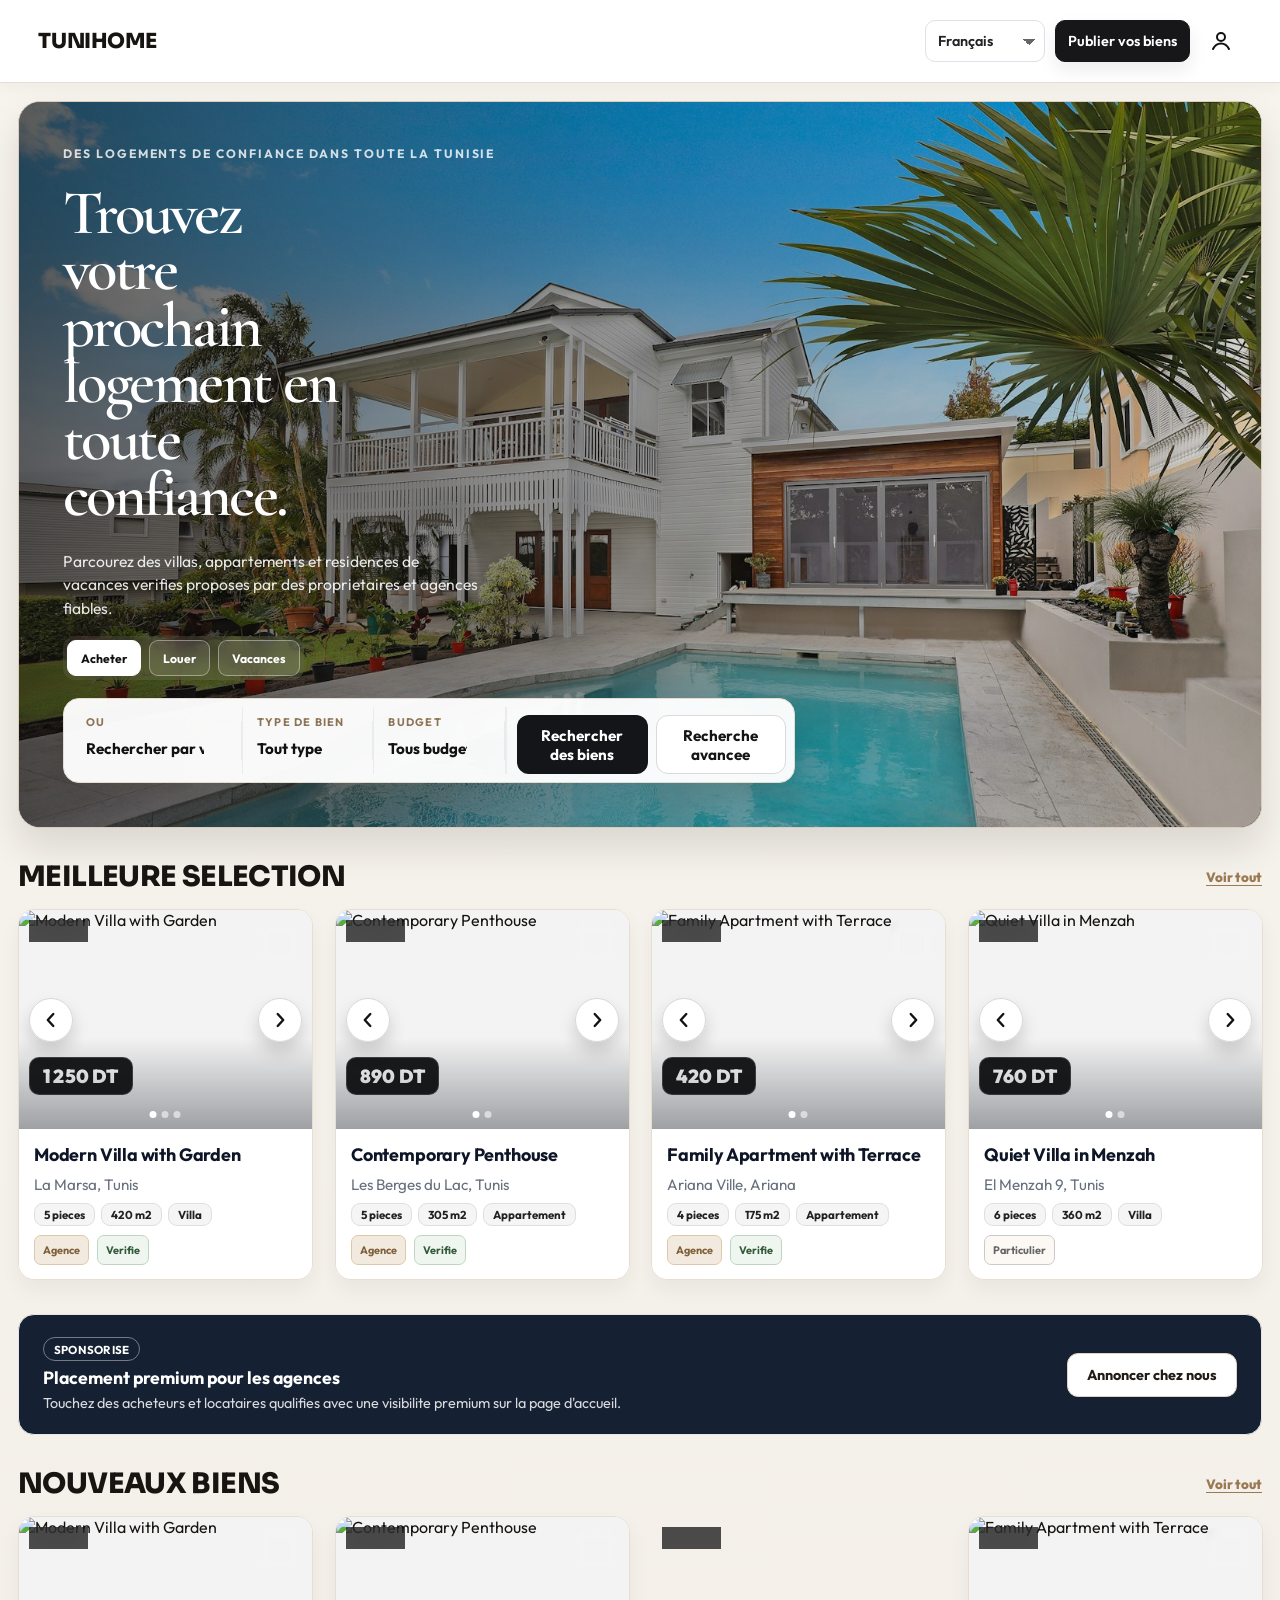
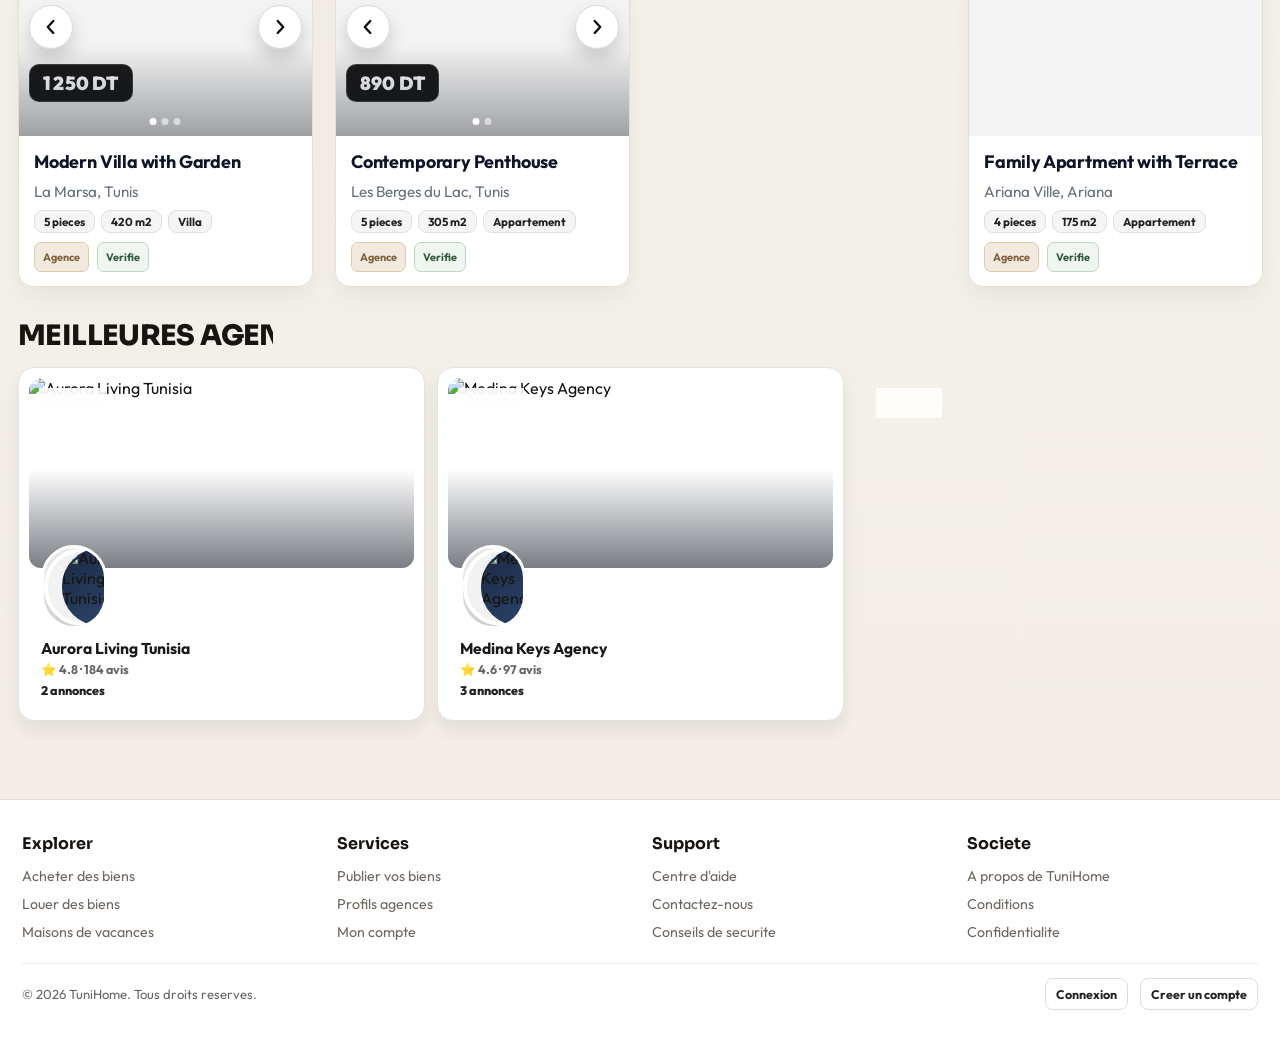
==== index.html @ df7cfa66 "Initial site import" ====
<!doctype html>
<html lang="fr">
  <head>
    <meta charset="UTF-8" />
    <meta name="viewport" content="width=device-width, initial-scale=1.0" />
    <meta name="description" content="Find verified homes, apartments, villas, and vacation rentals across Tunisia with TuniHome." />
    <meta name="robots" content="index,follow" />
    <link rel="canonical" href="https://tunihome.tn/index.html" />
    <meta property="og:site_name" content="TuniHome" />
    <meta property="og:type" content="website" />
    <meta property="og:title" content="TuniHome | Home" />
    <meta property="og:description" content="Find verified homes, apartments, villas, and vacation rentals across Tunisia with TuniHome." />
    <meta property="og:image" content="https://tunihome.tn/assets/hero-home.jpg" />
    <meta property="og:url" content="https://tunihome.tn/index.html" />
    <meta name="twitter:card" content="summary_large_image" />
    <meta name="twitter:title" content="TuniHome | Home" />
    <meta name="twitter:description" content="Find verified homes, apartments, villas, and vacation rentals across Tunisia with TuniHome." />
    <meta name="twitter:image" content="https://tunihome.tn/assets/hero-home.jpg" />
    <meta name="theme-color" content="#f4f6fa" />
    <title>TuniHome | Home</title>
    <link rel="stylesheet" href="styles.css" />
    <link rel="stylesheet" href="animations.css" />
    <link rel="manifest" href="site.webmanifest" />
  </head>
  <body class="page" data-page="home">
    <div class="mobile-shell page-home">
      <header class="topbar home-header">
        <div class="home-nav-shell">
          <a class="brand home-brand" href="index.html" aria-label="Go to home">
            <h1>TUNIHOME</h1>
          </a>

          <div class="nav-actions home-nav-actions">
            <select class="lang-select" data-language-select aria-label="Language">
              <option value="en">English</option>
              <option value="fr">Français</option>
              <option value="ar">العربية</option>
            </select>
            <a class="btn mini" href="list-property.html">List your properties</a>
            <a class="icon-btn nav-account" href="login.html" aria-label="My account">
              <svg class="icon-user-svg" viewBox="0 0 24 24" aria-hidden="true"><circle cx="12" cy="8" r="4"></circle><path d="M4 20c1.8-3.8 5.1-5.6 8-5.6s6.2 1.8 8 5.6"></path></svg>
            </a>
          </div>
        </div>
      </header>

      <main class="home-main landing-main">
        <section class="landing-hero hero-banner reveal" data-delay="1">
          <img
            class="landing-hero-media"
            src="assets/hero-home.jpg"
            alt="Luxury modern villa"
            loading="eager"
          />
          <div class="landing-hero-overlay"></div>

          <div class="landing-hero-content">
            <p class="landing-kicker">Trusted homes across Tunisia</p>
            <h2>Find your next place with confidence.</h2>
            <p class="landing-subtitle">
              Browse verified villas, apartments, and vacation homes from trusted owners and agencies.
            </p>

            <div class="landing-category-pills" role="tablist" aria-label="Listing mode">
              <button class="landing-pill active" data-home-tab="sale" role="tab" aria-selected="true">Buy</button>
              <button class="landing-pill" data-home-tab="long" role="tab" aria-selected="false">Rent</button>
              <button class="landing-pill" data-home-tab="short" role="tab" aria-selected="false">Vacation</button>
            </div>

	            <div class="landing-search-bar" role="search" aria-label="Quick property search">
              <div class="landing-search-field">
                <label for="quick-location">Where</label>
                <select id="quick-location" class="select landing-city-select">
                  <option value="" selected>Search by city</option>
                  <option value="Tunis">Tunis</option>
                  <option value="La Marsa">La Marsa</option>
                  <option value="Ariana">Ariana</option>
                  <option value="Sousse">Sousse</option>
                  <option value="Hammamet">Hammamet</option>
                  <option value="Nabeul">Nabeul</option>
                  <option value="Djerba">Djerba</option>
                  <option value="Sfax">Sfax</option>
                </select>
              </div>

              <div class="landing-search-field">
                <label for="landing-type">Property type</label>
                <select id="landing-type" class="select">
                  <option value="all" selected>Any type</option>
                  <option value="apartment">Apartment</option>
                  <option value="villa">Villa</option>
                  <option value="house">House</option>
                  <option value="room">Room</option>
                  <option value="studio">Studio</option>
                  <option value="condo">Condo</option>
                </select>
              </div>

              <div class="landing-search-field">
                <label for="landing-budget">Budget</label>
                <select id="landing-budget" class="select">
                  <option value="" selected>Any budget</option>
                  <option value="1200">Up to 1,200 TND</option>
                  <option value="2500">Up to 2,500 TND</option>
                  <option value="5000">Up to 5,000 TND</option>
                  <option value="10000">Up to 10,000 TND</option>
                  <option value="20000">Up to 20,000 TND</option>
                </select>
              </div>

	              <div class="landing-search-actions">
	                <button id="hero-search-submit" class="landing-search-btn" type="button">Search homes</button>
	                <button id="hero-advanced-search" class="landing-search-btn light" type="button">Advanced Search</button>
	              </div>
	            </div>

            <div id="home-rent-tags-wrap" class="landing-rent-tags hidden">
              <span id="home-rent-tags-label" class="subtle">Rent tags</span>
              <div class="landing-rent-tag-row">
                <button class="chip" type="button" data-home-rent-tag="group">Group rent</button>
                <button class="chip" type="button" data-home-rent-tag="couple">Couple rent</button>
                <button class="chip" type="button" data-home-rent-tag="family">Family rent</button>
                <button class="chip" type="button" data-home-rent-tag="students">Students rent</button>
              </div>
            </div>
	          </div>
	        </section>

	        <section class="section landing-section reveal" data-delay="2">
	          <div class="section-head">
	            <h3 class="section-title">TOP PICK</h3>
	            <a class="landing-link" href="search.html?category=sale">View all</a>
	          </div>
	          <div id="home-feed" class="listings listing-grid-home" aria-live="polite"></div>
	        </section>

	        <section class="section landing-section reveal" data-delay="2">
	          <article class="ad-banner home-ad-banner">
	            <div class="ad-copy">
	              <span class="ad-chip">Sponsored</span>
	              <h4>Premium placement for agencies</h4>
	              <p>Reach serious buyers and renters with high-visibility homepage placement.</p>
	            </div>
	            <a class="btn light home-ad-cta" href="list-property.html">Advertise with us</a>
	          </article>
	        </section>

        <section class="section landing-section reveal" data-delay="2">
          <div class="section-head">
            <h3 class="section-title">NEW PROPERTIES</h3>
            <a class="landing-link" href="search.html">Explore more</a>
          </div>
          <div id="for-you-feed" class="listings listing-grid-home" aria-live="polite"></div>
        </section>

        <section id="top-agencies" class="section landing-section reveal" data-delay="3">
          <div class="section-head">
            <h3 class="section-title">TOP AGENCIES</h3>
          </div>
          <div id="sponsored-row" class="agency-row" aria-live="polite"></div>
        </section>
      </main>

      <nav class="footer-nav" aria-label="Primary navigation">
        <a class="nav-item active" href="index.html">⌂<span>Home</span></a>
        <a class="nav-item" href="search.html">⌕<span>Search</span></a>
        <a class="nav-item" href="list-property.html">＋<span>List</span></a>
        <a class="nav-item" href="dashboard.html">▦<span>My Listings</span></a>
      </nav>

      <footer class="site-footer"></footer>
    </div>

    <script src="data.js"></script>
    <script src="app.js" defer></script>
  </body>
</html>
---- styles.css ----
@import url('https://fonts.googleapis.com/css2?family=Cormorant+Garamond:wght@500;600;700&family=Outfit:wght@400;500;600;700;800;900&family=Sora:wght@600;700;800&family=Tajawal:wght@400;500;700;800&display=swap');

:root {
  --bg: #ececec;
  --surface: #ffffff;
  --text: #111111;
  --muted: #6f6f6f;
  --line: #d9d9d9;
  --dark: #111216;
  --radius-lg: 14px;
  --radius-md: 10px;
  --radius-sm: 7px;
  --shadow-soft: 0 8px 20px rgba(17, 17, 17, 0.08);
}

* {
  box-sizing: border-box;
}

html,
body {
  margin: 0;
  padding: 0;
}

body {
  font-family: 'Outfit', sans-serif;
  background: var(--bg);
  color: var(--text);
  -webkit-font-smoothing: antialiased;
  text-rendering: optimizeLegibility;
}

.page {
  min-height: 100vh;
}

.mobile-shell {
  min-height: 100vh;
}

a {
  color: inherit;
  text-decoration: none;
}

img {
  display: block;
  max-width: 100%;
}

button,
input,
select,
textarea {
  font: inherit;
}

main {
  width: min(1760px, calc(100% - 30px));
  margin: 0 auto;
  padding: 16px 0 90px;
}

.home-main,
.search-main {
  padding-top: 18px;
}

.section {
  margin-top: 26px;
}

.section-head {
  display: flex;
  align-items: center;
  justify-content: space-between;
  gap: 12px;
  margin-bottom: 12px;
}

.section-title {
  margin: 0;
  font-size: 1.6rem;
  font-weight: 800;
  letter-spacing: -0.015em;
  line-height: 1;
}

.page-home .section-title,
.page-search .section-title {
  font-size: clamp(1.55rem, 3.2vw, 2.1rem);
  font-weight: 800;
  text-transform: uppercase;
}

.subtle {
  margin: 0;
  color: var(--muted);
  font-size: 0.84rem;
  line-height: 1.4;
}

.hidden {
  display: none !important;
}

.visually-hidden {
  position: absolute;
  width: 1px;
  height: 1px;
  margin: -1px;
  padding: 0;
  border: 0;
  white-space: nowrap;
  clip: rect(0 0 0 0);
  overflow: hidden;
}

.topbar {
  position: sticky;
  top: 0;
  z-index: 80;
  width: min(1760px, calc(100% - 30px));
  margin: 10px auto 0;
  min-height: 68px;
  background: transparent;
  border: 0;
  border-bottom: 1px solid #dadada;
  border-radius: 0;
  padding: 16px 6px 14px;
  display: flex;
  align-items: center;
  justify-content: space-between;
  gap: 10px;
  transition: box-shadow 180ms ease, backdrop-filter 180ms ease, background 180ms ease;
}

.topbar.scrolled {
  background: rgba(236, 236, 236, 0.95);
  box-shadow: 0 8px 14px rgba(20, 20, 20, 0.05);
  backdrop-filter: blur(8px);
}

.brand {
  display: inline-flex;
  align-items: center;
  min-width: 0;
}

.brand h1 {
  margin: 0;
  font-size: clamp(0.92rem, 2vw, 1.08rem);
  font-weight: 800;
  letter-spacing: 0.015em;
  white-space: nowrap;
}

.brand-mark,
.brand span,
.top-links,
.nav-search {
  display: none !important;
}

.nav-actions {
  display: inline-flex;
  align-items: center;
  justify-content: flex-end;
  gap: 10px;
}

.icon-btn {
  width: 40px;
  height: 40px;
  border: 1px solid var(--line);
  border-radius: var(--radius-sm);
  background: #fff;
  color: #222;
  display: inline-grid;
  place-items: center;
  cursor: pointer;
  transition: background 160ms ease;
}

.icon-btn:hover {
  background: #f6f6f6;
}

.icon-user {
  font-size: 0.95rem;
  line-height: 1;
}

.icon-user-svg {
  width: 17px;
  height: 17px;
  stroke: #111;
  fill: none;
  stroke-width: 1.8;
  stroke-linecap: round;
  stroke-linejoin: round;
}

.mobile-only {
  display: inline-grid;
}

.lang-select {
  display: none;
  min-height: 42px;
  border: 1px solid var(--line);
  border-radius: var(--radius-sm);
  background: #fff;
  color: #222;
  font-size: 0.85rem;
  font-weight: 500;
  padding: 0 34px 0 12px;
  appearance: none;
  background-image:
    linear-gradient(45deg, transparent 50%, #666 50%),
    linear-gradient(135deg, #666 50%, transparent 50%);
  background-position: calc(100% - 15px) 54%, calc(100% - 9px) 54%;
  background-size: 6px 6px;
  background-repeat: no-repeat;
}

.btn {
  min-height: 42px;
  border-radius: var(--radius-sm);
  border: 1px solid var(--dark);
  background: var(--dark);
  color: #fff;
  font-size: 0.86rem;
  font-weight: 700;
  padding: 0 16px;
  display: inline-flex;
  align-items: center;
  justify-content: center;
  cursor: pointer;
  transition: transform 140ms ease, box-shadow 140ms ease;
}

.btn:hover {
  transform: translateY(-1px);
  box-shadow: 0 8px 18px rgba(15, 15, 15, 0.12);
}

.btn.light {
  background: #fff;
  color: #222;
  border-color: var(--line);
}

.btn.ghost {
  background: #fff;
  color: #222;
  border-style: dashed;
  border-color: #cfcfcf;
}

.btn.mini {
  min-height: 42px;
  font-size: 0.82rem;
  padding: 0 14px;
}

.text-btn {
  border: 0;
  background: transparent;
  color: #222;
  font-size: 0.8rem;
  font-weight: 600;
  padding: 0;
  cursor: pointer;
}

.input,
.select,
.textarea {
  width: 100%;
  min-height: 40px;
  border: 1px solid var(--line);
  border-radius: var(--radius-sm);
  background: #fff;
  color: #111;
  padding: 0 11px;
}

.select {
  appearance: none;
  background-image:
    linear-gradient(45deg, transparent 50%, #666 50%),
    linear-gradient(135deg, #666 50%, transparent 50%);
  background-position: calc(100% - 14px) 54%, calc(100% - 8px) 54%;
  background-size: 6px 6px;
  background-repeat: no-repeat;
}

.textarea {
  min-height: 120px;
  padding: 10px 11px;
  resize: vertical;
}

.field {
  display: grid;
  gap: 6px;
}

.field label {
  color: #5f5f5f;
  font-size: 0.76rem;
  font-weight: 600;
}

.field-row {
  display: grid;
  gap: 8px;
}

.field-row.compact-grid {
  grid-template-columns: 1fr 1fr;
}

.toggle-row {
  display: flex;
  flex-wrap: wrap;
  gap: 8px;
}

.toggle-row.compact {
  gap: 6px;
}

.tabs {
  display: grid;
  grid-template-columns: repeat(3, minmax(0, 1fr));
  gap: 6px;
  border-radius: 999px;
  background: #15161b;
  padding: 4px;
}

.tab {
  min-height: 35px;
  border: 0;
  border-radius: 999px;
  background: transparent;
  color: #d8d8dc;
  font-size: 0.8rem;
  font-weight: 600;
  cursor: pointer;
}

.tab.active {
  background: #fff;
  color: #111;
}

.tab.disabled {
  color: #8f9098;
  background: rgba(255, 255, 255, 0.06);
}

.chip,
.filter-tag {
  min-height: 30px;
  border: 1px solid #d6d6d6;
  border-radius: 999px;
  background: #fff;
  color: #222;
  padding: 0 10px;
  font-size: 0.74rem;
  font-weight: 600;
  cursor: pointer;
}

.chip.active,
.filter-tag.active {
  background: #111;
  border-color: #111;
  color: #fff;
}

.range-input {
  width: 100%;
  accent-color: #111;
}

.hero-banner {
  position: relative;
  border-radius: var(--radius-lg);
  overflow: hidden;
  min-height: 340px;
  background: #111;
}

.hero-banner-media {
  position: absolute;
  inset: 0;
  width: 100%;
  height: 100%;
  object-fit: cover;
}

.hero-banner-overlay {
  position: absolute;
  inset: 0;
  background: linear-gradient(95deg, rgba(0, 0, 0, 0.58) 0%, rgba(0, 0, 0, 0.22) 62%, rgba(0, 0, 0, 0.2) 100%);
}

.hero-banner-copy {
  position: relative;
  z-index: 2;
  max-width: 660px;
  padding: 24px 18px 120px;
  color: #fff;
}

.hero-banner-copy h2 {
  margin: 0;
  font-size: clamp(2rem, 6vw, 4.6rem);
  font-weight: 800;
  line-height: 0.93;
  letter-spacing: -0.03em;
}

.hero-banner-copy p {
  margin: 12px 0 0;
  max-width: 42ch;
  font-size: 0.9rem;
  color: rgba(255, 255, 255, 0.9);
}

.hero-search-card {
  position: absolute;
  z-index: 3;
  left: 14px;
  right: 14px;
  bottom: 14px;
  border-radius: var(--radius-md);
  background: transparent;
  border: 0;
  padding: 0;
}

.hero-search-grid {
  display: grid;
  grid-template-columns: 1fr;
  gap: 8px;
  align-items: end;
}

.hero-main-field {
  background: #fff;
  max-width: 460px;
}

.hero-field {
  border: 1px solid #d9d9d9;
  border-radius: var(--radius-sm);
  padding: 6px 9px;
  background: #fff;
}

.hero-field .select,
.hero-field .input {
  min-height: 32px;
  border: 0;
  padding: 0;
  font-weight: 600;
  background: transparent;
}

.hero-field label {
  display: none;
}

.hero-submit {
  width: 100%;
}

.home-advanced-panel {
  margin-top: 8px;
  padding-top: 8px;
  border-top: 1px solid #dfdfdf;
  display: grid;
  gap: 8px;
}

.home-advanced-grid {
  grid-template-columns: 1fr;
}

.page-home .hero-submit,
.page-home #toggle-home-advanced,
.page-home #home-advanced-panel {
  display: none;
}

.page-home .hero-search-grid {
  grid-template-columns: minmax(220px, 460px);
}

.section-foot {
  margin-top: 10px;
}

.page-home .section-foot {
  display: none;
}

.page-search #search-load-more {
  display: none;
}

.listings {
  display: grid;
  gap: 18px;
}

.listing-grid-home,
.listing-grid-search,
.listings.grid-wide {
  grid-template-columns: 1fr;
}

.card {
  position: relative;
  border-radius: 10px;
  overflow: hidden;
  background: #fff;
  border: 1px solid #e0e0e0;
  transition: transform 160ms ease, box-shadow 160ms ease;
}

.card:hover {
  transform: translateY(-2px);
  box-shadow: var(--shadow-soft);
}

.listing-media-link {
  display: block;
  position: relative;
}

.listing-media-wrap {
  position: relative;
}

.card-media {
  width: 100%;
  aspect-ratio: 4 / 3;
  object-fit: cover;
  background: #f2f2f2;
  display: none;
}

.card-media.active {
  display: block;
}

.card-media-nav,
.card-dot {
  display: none;
}

.price-pill {
  position: absolute;
  left: 10px;
  bottom: 10px;
  background: #111;
  color: #fff;
  border-radius: 5px;
  padding: 6px 12px 5px;
  font-size: 0.96rem;
  font-weight: 800;
  letter-spacing: 0.01em;
}

.image-count {
  position: absolute;
  top: 10px;
  left: 10px;
  background: rgba(255, 255, 255, 0.96);
  border: 1px solid #d5d5d5;
  border-radius: 999px;
  color: #222;
  padding: 4px 8px;
  font-size: 0.72rem;
  font-weight: 600;
}

.save-btn {
  position: absolute;
  top: 10px;
  right: 10px;
  z-index: 4;
  width: 42px;
  height: 42px;
  border-radius: 999px;
  border: 1px solid rgba(255, 255, 255, 0.66);
  background: rgba(255, 255, 255, 0.3);
  color: #111;
  display: inline-grid;
  place-items: center;
  font-size: 1.88rem;
  line-height: 1;
  font-weight: 700;
  padding: 0;
  backdrop-filter: blur(6px);
  box-shadow: 0 8px 15px rgba(0, 0, 0, 0.15);
  transition: transform 0.2s ease, color 0.2s ease, background 0.2s ease, border-color 0.2s ease;
  cursor: pointer;
}

.save-btn.saved {
  color: #e32657;
  background: rgba(255, 255, 255, 0.42);
  border-color: rgba(255, 255, 255, 0.84);
}

.save-btn:hover {
  transform: scale(1.06);
}

.icon-heart-svg {
  width: 1em;
  height: 1em;
  display: block;
}

.icon-heart-svg path {
  fill: transparent;
  stroke: currentColor;
  stroke-width: 2.1;
  stroke-linecap: round;
  stroke-linejoin: round;
}

.save-btn.saved .icon-heart-svg path {
  fill: currentColor;
}

.card-body {
  padding: 9px 10px 10px;
  display: grid;
  gap: 4px;
}

.meta-row {
  display: flex;
  align-items: center;
  justify-content: space-between;
  gap: 8px;
}

.price {
  font-size: 1.2rem;
  font-weight: 800;
}

.title {
  margin: 0;
  font-size: 0.98rem;
  line-height: 1.16;
  letter-spacing: -0.015em;
}

.loc {
  margin: 0;
  color: var(--muted);
  font-size: 0.82rem;
}

.specs {
  display: flex;
  flex-wrap: wrap;
  gap: 5px;
}

.spec {
  border-radius: 4px;
  background: #111;
  color: #fff;
  font-size: 0.62rem;
  font-weight: 600;
  padding: 3px 6px;
}

.listing-badges {
  display: none;
}

.listing-chip {
  border: 1px solid #cdcdcd;
  border-radius: 999px;
  padding: 3px 8px;
  font-size: 0.67rem;
  font-weight: 600;
  color: #333;
  background: #fff;
}

.listing-chip.pro {
  border-color: #111;
  color: #111;
}

.listing-chip.agency {
  border-color: #1a4f9e;
  color: #1a4f9e;
  background: #edf4ff;
}

.listing-chip.promoter {
  border-color: #7a4d00;
  color: #7a4d00;
  background: #fff4e0;
}

.listing-chip.individual {
  border-color: #cacaca;
  color: #666;
}

.listing-chip.verified {
  border-color: #9dcf86;
  color: #2f6b1b;
  background: #f2faee;
}

.empty {
  border: 1px dashed #cfcfcf;
  border-radius: 10px;
  padding: 16px;
  color: #555;
  text-align: center;
  background: #fff;
}

.agency-row {
  display: grid;
  grid-template-columns: repeat(2, minmax(0, 1fr));
  gap: 12px;
}

.agency-card {
  position: relative;
  border-radius: 9px;
  overflow: hidden;
  min-height: 168px;
  border: 1px solid #d9d9d9;
  background: #fff;
}

.agency-card img {
  width: 100%;
  height: 100%;
  object-fit: cover;
}

.agency-name-pill {
  position: absolute;
  left: 10px;
  right: 10px;
  bottom: 10px;
  border-radius: 5px;
  background: #fff;
  color: #202020;
  text-align: center;
  font-size: 0.83rem;
  font-weight: 700;
  padding: 8px 6px;
  line-height: 1.08;
  text-transform: uppercase;
}

.tip-grid,
.horizontal-scroll,
.pro-card,
.pro-head {
  display: none;
}

.site-footer {
  width: 100%;
  margin: 42px 0 0;
  height: auto;
  border-radius: 0;
  border-top: 1px solid #e6e6e6;
  background: #fff;
}

[data-page='home'] {
  background:
    radial-gradient(circle at 10% -8%, rgba(255, 255, 255, 0.94) 0%, rgba(255, 255, 255, 0) 43%),
    radial-gradient(circle at 93% 4%, rgba(255, 255, 255, 0.78) 0%, rgba(255, 255, 255, 0) 36%),
    linear-gradient(180deg, #f7f7f7 0%, #efefef 100%);
}

[data-page='home'] .topbar {
  width: 100%;
  max-width: none;
  margin: 0;
  display: block;
  padding: 16px 0;
  border: 0;
  border-bottom: 1px solid #e6e6e6;
  border-radius: 0;
  background: #fff;
  box-shadow: none;
  overflow: visible;
  transition: padding 180ms ease, border-color 180ms ease, box-shadow 180ms ease;
}

[data-page='home'] .topbar.scrolled {
  padding: 10px 0;
  border-bottom-color: #ececec;
  background: #fff;
  box-shadow: 0 4px 14px rgba(12, 12, 12, 0.06);
}

[data-page='home'] .topbar.scrolled .home-nav-actions .lang-select,
[data-page='home'] .topbar.scrolled .home-nav-actions .btn.mini,
[data-page='home'] .topbar.scrolled .nav-account {
  min-height: 48px;
  height: 48px;
}

[data-page='home'] .topbar.scrolled .nav-account {
  width: 40px;
}

[data-page='home'] .home-nav-shell {
  width: min(1760px, calc(100% - 96px));
  margin: 0 auto;
  display: flex;
  align-items: center;
  gap: 14px;
  min-height: 56px;
}

[data-page='home'] .home-brand {
  min-width: 0;
}

[data-page='home'] .home-brand::before {
  display: none;
}

[data-page='home'] .home-brand h1 {
  font-family: 'Outfit', sans-serif;
  font-size: 1.34rem;
  font-weight: 800;
  letter-spacing: 0;
}

[data-page='home'] .topbar.scrolled .home-brand h1 {
  font-size: 1.24rem;
}

[data-page='home'] .home-nav-actions {
  margin-left: auto;
  gap: 12px;
}

[data-page='home'] .home-nav-actions .lang-select,
[data-page='home'] .home-nav-actions .btn.mini {
  min-height: 56px;
  border-radius: 10px;
  font-size: 1rem;
  font-weight: 600;
}

[data-page='home'] .home-nav-actions .lang-select {
  min-width: 156px;
}

[data-page='home'] .home-nav-actions .btn.mini {
  padding: 0 28px;
}

[data-page='home'] .nav-account {
  display: inline-grid;
  place-items: center;
  width: 40px;
  height: 56px;
  border: 0;
  border-radius: 0;
  background: transparent;
  box-shadow: none;
  padding: 0;
}

[data-page='home'] .nav-account:hover {
  background: transparent;
  box-shadow: none;
  transform: none;
}

[data-page='home'] .nav-account .icon-user-svg {
  width: 24px;
  height: 24px;
  display: block;
  stroke-width: 2;
}

[data-page='home'] .section-title,
[data-page='home'] .landing-hero h2 {
  font-family: 'Sora', 'Outfit', sans-serif;
}

[data-page='home'] .lang-select,
[data-page='home'] .btn.mini {
  min-height: 56px;
  border-radius: 10px;
}

[data-page='home'] .btn.mini {
  padding: 0 18px;
}

[data-page='home'] .landing-main {
  padding-top: 22px;
  padding-bottom: 34px;
}

[data-page='home'] .landing-hero {
  position: relative;
  overflow: hidden;
  min-height: clamp(380px, 44vw, 540px);
  border-radius: 24px;
  border: 1px solid #e2e2e2;
  background: #0f1116;
  box-shadow: 0 20px 44px rgba(14, 18, 22, 0.17);
}

[data-page='home'] .landing-hero-media {
  position: absolute;
  inset: 0;
  width: 100%;
  height: 100%;
  object-fit: cover;
}

[data-page='home'] .landing-hero-overlay {
  position: absolute;
  inset: 0;
  background:
    linear-gradient(102deg, rgba(8, 11, 16, 0.76) 0%, rgba(8, 11, 16, 0.47) 46%, rgba(8, 11, 16, 0.2) 100%),
    radial-gradient(circle at 28% 30%, rgba(255, 255, 255, 0.06), rgba(0, 0, 0, 0));
}

[data-page='home'] .landing-hero-content {
  position: relative;
  z-index: 2;
  width: min(920px, calc(100% - 34px));
  padding: clamp(24px, 5vw, 64px);
}

[data-page='home'] .landing-kicker {
  margin: 0;
  font-size: 0.76rem;
  font-weight: 700;
  color: rgba(255, 255, 255, 0.84);
  letter-spacing: 0.12em;
  text-transform: uppercase;
}

[data-page='home'] .landing-hero h2 {
  margin: 10px 0 0;
  max-width: 12ch;
  color: #fff;
  font-size: clamp(2rem, 6.3vw, 4.25rem);
  line-height: 0.98;
  letter-spacing: -0.03em;
}

[data-page='home'] .landing-subtitle {
  margin: 12px 0 0;
  max-width: 48ch;
  color: rgba(255, 255, 255, 0.88);
  font-size: 0.95rem;
  line-height: 1.45;
}

[data-page='home'] .landing-category-pills {
  display: flex;
  align-items: center;
  flex-wrap: nowrap;
  gap: 8px;
  margin-top: 14px;
  width: fit-content;
  padding: 3px;
  border-radius: 11px;
  background: rgba(255, 255, 255, 0.12);
}

[data-page='home'] .landing-pill {
  min-height: 32px;
  border: 1px solid rgba(255, 255, 255, 0.38);
  border-radius: 8px;
  background: rgba(255, 255, 255, 0.1);
  color: #fff;
  font-size: 0.76rem;
  font-weight: 700;
  padding: 0 11px;
  cursor: pointer;
  transition: background 180ms ease, border-color 180ms ease, color 180ms ease;
}

[data-page='home'] .landing-pill.active {
  background: #fff;
  border-color: #fff;
  color: #111;
}

[data-page='home'] .landing-search-bar {
  margin-top: 10px;
  display: grid;
  grid-template-columns: repeat(2, minmax(0, 1fr));
  gap: 0;
  width: min(760px, 100%);
  border-radius: 13px;
  border: 1px solid #ececec;
  background: rgba(255, 255, 255, 0.98);
  padding: 8px;
  box-shadow: 0 14px 24px rgba(7, 10, 14, 0.16);
}

[data-page='home'] .landing-search-actions {
  grid-column: 1 / -1;
  display: grid;
  grid-template-columns: repeat(2, minmax(0, 1fr));
  gap: 8px;
  padding-top: 6px;
}

[data-page='home'] .landing-search-field {
  display: grid;
  gap: 1px;
  border-right: 1px solid #ececec;
  padding: 5px 12px;
}

[data-page='home'] .landing-search-field:last-of-type {
  border-right: 0;
}

[data-page='home'] .landing-search-field label {
  font-size: 0.66rem;
  font-weight: 700;
  color: #7a7a7a;
}

[data-page='home'] .landing-search-field .select {
  min-height: 30px;
  border: 0;
  background: transparent;
  color: #111;
  font-size: 0.87rem;
  font-weight: 700;
  padding: 0 24px 0 0;
  background-position: calc(100% - 11px) 54%, calc(100% - 6px) 54%;
}

[data-page='home'] .landing-search-btn {
  min-height: 42px;
  border: 0;
  border-radius: 10px;
  background: #141519;
  color: #fff;
  font-size: 0.9rem;
  font-weight: 700;
  padding: 0 16px;
  cursor: pointer;
  transition: transform 180ms ease, background 180ms ease;
}

[data-page='home'] .landing-search-btn.light {
  border: 1px solid #dadada;
  background: #fff;
  color: #151515;
}

[data-page='home'] .landing-search-btn:hover {
  transform: translateY(-1px);
  background: #090909;
}

[data-page='home'] .landing-search-btn.light:hover {
  background: #f6f6f6;
}

[data-page='home'] .ad-banner {
  border-radius: 16px;
  border: 1px solid #e5e5e5;
  background: linear-gradient(118deg, #111318 0%, #171b22 58%, #202734 100%);
  color: #fff;
  padding: 18px 20px;
  display: flex;
  align-items: center;
  justify-content: space-between;
  gap: 14px;
}

[data-page='home'] .ad-copy {
  display: grid;
  gap: 6px;
}

[data-page='home'] .ad-chip {
  display: inline-flex;
  align-items: center;
  width: fit-content;
  min-height: 24px;
  border-radius: 999px;
  border: 1px solid rgba(255, 255, 255, 0.4);
  padding: 0 10px;
  font-size: 0.72rem;
  font-weight: 700;
  letter-spacing: 0.02em;
  text-transform: uppercase;
}

[data-page='home'] .home-ad-banner h4 {
  margin: 0;
  font-size: 1.1rem;
  line-height: 1.2;
}

[data-page='home'] .home-ad-banner p {
  margin: 0;
  color: rgba(255, 255, 255, 0.84);
  font-size: 0.9rem;
}

[data-page='home'] .home-ad-banner .home-ad-cta {
  min-width: 170px;
}

[data-page='home'] .landing-section {
  margin-top: 34px;
}

[data-page='home'] .section-head {
  margin-bottom: 14px;
}

[data-page='home'] .section-title {
  font-size: clamp(1.35rem, 2.2vw, 1.9rem);
  letter-spacing: -0.018em;
  text-transform: none;
}

[data-page='home'] .landing-link {
  font-size: 0.84rem;
  font-weight: 700;
  color: #4d4d4d;
}

[data-page='home'] .listing-grid-home {
  gap: 20px;
}

[data-page='home'] .listing-card {
  border: 1px solid #e7e7e7;
  background: #fff;
  border-radius: 16px;
  overflow: hidden;
  box-shadow: 0 10px 20px rgba(8, 8, 8, 0.05);
}

[data-page='home'] .listing-card:hover {
  transform: translateY(-3px);
  box-shadow: 0 18px 28px rgba(8, 8, 8, 0.09);
}

[data-page='home'] .listing-card .listing-media-wrap {
  position: relative;
}

[data-page='home'] .listing-card .listing-media-link {
  display: block;
  overflow: hidden;
  background: #f0f0f0;
}

[data-page='home'] .listing-card .card-media {
  aspect-ratio: 4 / 3;
  width: 100%;
  object-fit: cover;
  display: none;
}

[data-page='home'] .listing-card .card-media.active {
  display: block;
}

[data-page='home'] .listing-card .card-media-nav {
  position: absolute;
  top: 50%;
  transform: translateY(-50%);
  width: 31px;
  height: 31px;
  border: 0;
  border-radius: 999px;
  background: rgba(255, 255, 255, 0.95);
  color: #111;
  font-size: 1.1rem;
  line-height: 1;
  display: inline-grid;
  place-items: center;
  cursor: pointer;
  box-shadow: 0 8px 16px rgba(0, 0, 0, 0.16);
}

[data-page='home'] .listing-card .card-media-nav.prev {
  left: 10px;
}

[data-page='home'] .listing-card .card-media-nav.next {
  right: 10px;
}

[data-page='home'] .listing-card .card-dots {
  position: absolute;
  left: 50%;
  bottom: 11px;
  transform: translateX(-50%);
  display: flex;
  align-items: center;
  gap: 5px;
}

[data-page='home'] .listing-card .card-dot {
  width: 7px;
  height: 7px;
  border: 0;
  border-radius: 999px;
  display: block;
  background: rgba(255, 255, 255, 0.56);
  padding: 0;
  cursor: pointer;
}

[data-page='home'] .listing-card .card-dot.active {
  background: #fff;
}

[data-page='home'] .listing-card .save-btn {
  top: 10px;
  right: 10px;
  width: 46px;
  height: 46px;
  border: 0;
  border-radius: 999px;
  background: transparent;
  color: #fff;
  font-size: 2rem;
  box-shadow: none;
}

[data-page='home'] .listing-card .save-btn.saved {
  color: #eb1f56;
}

[data-page='home'] .listing-card .image-count {
  top: 10px;
  left: 10px;
  border: 0;
  border-radius: 999px;
  background: rgba(17, 17, 17, 0.74);
  color: #fff;
  font-size: 0.67rem;
  font-weight: 700;
  padding: 4px 9px;
}

[data-page='home'] .listing-card .price-pill {
  left: 10px;
  bottom: 34px;
  padding: 8px 12px;
  border-radius: 9px;
  background: rgba(17, 17, 17, 0.96);
  color: #fff;
  font-size: 1.18rem;
  font-weight: 800;
  line-height: 1;
}

[data-page='home'] .listing-card .card-body {
  background: #fff;
  padding: 14px 14px 14px;
  gap: 8px;
}

[data-page='home'] .listing-card .title {
  font-size: 1.14rem;
  line-height: 1.18;
  letter-spacing: -0.01em;
}

[data-page='home'] .listing-card .loc {
  font-size: 1rem;
  line-height: 1.25;
  color: #6d6d6d;
}

[data-page='home'] .listing-card .specs {
  gap: 6px;
}

[data-page='home'] .listing-card .spec {
  border-radius: 9px;
  border: 1px solid #dfdfdf;
  background: #f5f5f5;
  color: #222;
  font-size: 0.72rem;
  font-weight: 700;
  padding: 5px 9px;
}

[data-page='home'] .listing-badges {
  display: flex;
  flex-wrap: wrap;
  gap: 6px;
}

[data-page='home'] .listing-badges .listing-chip {
  border-radius: 7px;
  font-size: 0.68rem;
  padding: 4px 8px;
}

[data-page='home'] .agency-row {
  grid-template-columns: repeat(auto-fit, minmax(170px, 1fr));
  gap: 12px;
}

[data-page='home'] .agency-logo-card {
  border-radius: 16px;
  border: 1px solid #e2e2e2;
  background: #fff;
  min-height: 170px;
  padding: 14px;
  box-shadow: 0 10px 16px rgba(11, 11, 11, 0.06);
  display: grid;
  gap: 10px;
}

.agency-card-link {
  display: grid;
  gap: 10px;
  text-decoration: none;
  color: inherit;
  height: 100%;
}

.agency-save-btn {
  top: 8px;
  right: 8px;
  width: 44px;
  height: 44px;
  font-size: 2rem;
  color: #1a1a1a;
  text-shadow: none;
}

.agency-save-btn.saved {
  text-shadow: none;
}

[data-page='home'] .agency-card-head {
  min-height: 84px;
  border-radius: 12px;
  background: linear-gradient(160deg, #f8f8f8 0%, #f1f1f1 100%);
  display: grid;
  place-items: center;
  position: relative;
}

[data-page='home'] .agency-logo {
  width: 58px;
  height: 58px;
  border-radius: 999px;
  object-fit: cover;
  border: 2px solid #fff;
  box-shadow: 0 6px 12px rgba(0, 0, 0, 0.14);
  position: relative;
  z-index: 1;
}

[data-page='home'] .agency-logo-fallback {
  position: absolute;
  inset: 0;
  margin: auto;
  width: 58px;
  height: 58px;
  border-radius: 999px;
  display: grid;
  place-items: center;
  font-size: 1rem;
  font-weight: 800;
  color: #2c2c2c;
  background: #ececec;
  z-index: 0;
}

[data-page='home'] .agency-card-body {
  display: grid;
  gap: 4px;
}

[data-page='home'] .agency-card-name {
  font-size: 0.92rem;
  line-height: 1.2;
  color: #191919;
}

[data-page='home'] .agency-card-count {
  font-size: 0.78rem;
  font-weight: 700;
  color: #666;
}

[data-page='home'] .agency-name-pill {
  display: none;
}

[data-page='home'] .site-footer {
  margin-top: 42px;
}

[data-page='home'] .section-foot {
  display: none;
}

[data-page='profile'] #profile-listings {
  grid-template-columns: repeat(2, minmax(0, 1fr));
  gap: 20px;
}

[data-page='profile'] .listing-card {
  border: 1px solid #e7e7e7;
  background: #fff;
  border-radius: 16px;
  overflow: hidden;
  box-shadow: 0 10px 20px rgba(8, 8, 8, 0.05);
}

[data-page='profile'] .listing-card .listing-media-link {
  display: block;
  overflow: hidden;
  background: #f0f0f0;
}

[data-page='profile'] .listing-card .card-media {
  width: 100%;
  aspect-ratio: 4 / 3;
  object-fit: cover;
  display: none;
}

[data-page='profile'] .listing-card .card-media.active {
  display: block;
}

[data-page='profile'] .listing-card .card-media-nav {
  position: absolute;
  top: 50%;
  transform: translateY(-50%);
  width: 30px;
  height: 30px;
  border: 0;
  border-radius: 999px;
  background: rgba(255, 255, 255, 0.95);
  font-size: 1rem;
  display: inline-grid;
  place-items: center;
  cursor: pointer;
}

[data-page='profile'] .listing-card .card-media-nav.prev {
  left: 10px;
}

[data-page='profile'] .listing-card .card-media-nav.next {
  right: 10px;
}

[data-page='profile'] .listing-card .card-dots {
  position: absolute;
  left: 50%;
  bottom: 11px;
  transform: translateX(-50%);
  display: flex;
  gap: 5px;
}

[data-page='profile'] .listing-card .card-dot {
  width: 7px;
  height: 7px;
  border: 0;
  border-radius: 999px;
  padding: 0;
  background: rgba(255, 255, 255, 0.52);
  display: block;
}

[data-page='profile'] .listing-card .card-dot.active {
  background: #fff;
}

[data-page='profile'] .listing-card .save-btn {
  top: 10px;
  right: 10px;
  width: 46px;
  height: 46px;
  border: 0;
  border-radius: 999px;
  background: transparent;
  font-size: 2rem;
  color: #fff;
  box-shadow: none;
}

[data-page='profile'] .listing-card .save-btn.saved {
  color: #eb1f56;
}

[data-page='profile'] .listing-card .price-pill {
  left: 10px;
  bottom: 30px;
  border-radius: 9px;
  font-size: 1.1rem;
  padding: 8px 12px;
}

[data-page='profile'] .listing-card .card-body {
  padding: 13px 14px;
  gap: 8px;
}

[data-page='profile'] .listing-card .title {
  font-size: 1.08rem;
}

[data-page='profile'] .listing-card .loc {
  font-size: 0.92rem;
}

[data-page='profile'] .listing-card .spec {
  border-radius: 9px;
  border: 1px solid #dfdfdf;
  background: #f5f5f5;
  color: #222;
  font-size: 0.7rem;
  font-weight: 700;
  padding: 5px 9px;
}

[data-page='profile'] .listing-badges {
  display: flex;
  flex-wrap: wrap;
  gap: 6px;
}

[data-page='profile'] .listing-badges .listing-chip {
  border-radius: 7px;
  font-size: 0.68rem;
  padding: 4px 8px;
}

.search-layout {
  display: grid;
  gap: 14px;
}

.search-filter-panel {
  border-radius: var(--radius-md);
  border: 1px solid #dddddd;
  background: #fff;
  padding: 14px;
  display: grid;
  gap: 12px;
}

.filter-panel-head {
  display: flex;
  align-items: center;
  justify-content: space-between;
  gap: 10px;
}

.filter-panel-head h2 {
  margin: 0;
  font-size: 1rem;
  font-weight: 600;
}

.filter-panel-body {
  display: grid;
  gap: 10px;
}

.search-filter-panel .board-tabs {
  display: none;
}

.price-range-line {
  height: 26px;
  border-radius: 8px;
  background:
    radial-gradient(circle at 18% 68%, #b9b9b9 0 11px, transparent 12px),
    radial-gradient(circle at 54% 40%, #b9b9b9 0 11px, transparent 12px),
    radial-gradient(circle at 82% 65%, #b9b9b9 0 11px, transparent 12px),
    linear-gradient(180deg, transparent 12px, #191919 12px, #191919 14px, transparent 14px);
}

.room-pills {
  display: grid;
  grid-template-columns: repeat(6, minmax(0, 1fr));
  gap: 6px;
}

.room-pill {
  min-height: 28px;
  font-size: 0.7rem;
  padding: 0;
  justify-content: center;
}

.amenity-chip {
  position: relative;
  border-radius: 8px;
  justify-content: flex-start;
  padding-left: 26px;
}

.amenity-chip::before {
  content: '';
  position: absolute;
  left: 9px;
  width: 9px;
  height: 9px;
  border-radius: 2px;
  border: 1px solid #8c8c8c;
  background: #fff;
}

.amenity-chip.active::before {
  background: #111;
  border-color: #111;
}

.tile-chip-grid {
  display: grid;
  grid-template-columns: repeat(2, minmax(0, 1fr));
  gap: 7px;
}

.amenities-grid {
  display: grid;
  grid-template-columns: repeat(2, minmax(0, 1fr));
  gap: 6px;
}

.panel-actions {
  display: grid;
  grid-template-columns: 1fr 1fr;
  gap: 8px;
}

.search-results-stage {
  display: grid;
  gap: 12px;
}

.search-map-panel {
  border-radius: var(--radius-md);
  border: 1px solid #dddddd;
  overflow: hidden;
  background: #fff;
}

.map-placeholder {
  position: relative;
  min-height: 340px;
  background:
    linear-gradient(rgba(243, 245, 247, 0.45), rgba(243, 245, 247, 0.45)),
    url('assets/map-tunis.png');
  background-size: cover;
  background-position: center;
}

.map-city-pill {
  position: absolute;
  left: 14px;
  bottom: 14px;
  border-radius: 8px;
  padding: 8px 12px;
  border: 1px solid #d5d5d5;
  background: rgba(255, 255, 255, 0.95);
  display: grid;
  gap: 2px;
}

.map-city-pill strong {
  font-size: 0.92rem;
  line-height: 1.2;
}

.map-price-pin {
  position: absolute;
  transform: translate(-50%, -50%);
  min-height: 34px;
  padding: 0 10px;
  border: 1px solid #cbcbcb;
  border-radius: 999px;
  background: #fff;
  color: #111;
  font-size: 0.92rem;
  font-weight: 700;
  box-shadow: 0 5px 10px rgba(0, 0, 0, 0.15);
  cursor: pointer;
}

.map-price-pin.active {
  background: #111;
  border-color: #111;
  color: #fff;
}

.map-zoom {
  position: absolute;
  right: 12px;
  top: 12px;
  width: 42px;
  height: 42px;
  border-radius: 12px;
  border: 1px solid #d4d4d4;
  background: #fff;
  color: #111;
  font-size: 1.5rem;
  line-height: 1;
}

.map-zoom.minus {
  top: 56px;
}

.results-toolbar {
  display: flex;
  align-items: center;
  justify-content: space-between;
  gap: 10px;
}

.results-toolbar h3 {
  margin: 0;
  font-size: clamp(1.5rem, 2.8vw, 2rem);
  font-weight: 800;
  letter-spacing: -0.01em;
  text-transform: uppercase;
}

.results-toolbar-actions {
  display: flex;
  align-items: center;
  gap: 6px;
}

.results-toolbar-actions .btn {
  min-height: 32px;
  padding: 0 9px;
  font-size: 0.72rem;
  border-radius: 6px;
}

.results-list-panel {
  display: grid;
  gap: 12px;
}

.search-layout.view-list .search-map-panel {
  display: none;
}

.search-layout.view-map .results-list-panel {
  display: none;
}

.search-layout.view-map .map-placeholder {
  min-height: calc(100vh - 170px);
}

.search-layout.filters-collapsed {
  grid-template-columns: 66px minmax(0, 1fr);
}

.search-layout.filters-collapsed .search-filter-panel {
  padding: 10px 8px;
}

.search-layout.filters-collapsed .filter-panel-body {
  display: none;
}

.search-layout.filters-collapsed .filter-panel-head {
  display: grid;
  justify-items: center;
  gap: 8px;
}

.search-layout.filters-collapsed .filter-panel-head h2 {
  writing-mode: vertical-rl;
  transform: rotate(180deg);
  font-size: 0.78rem;
}

.search-layout.filters-collapsed #toggle-desktop-filters {
  transform: rotate(180deg);
}

.property-layout,
.form-layout {
  display: grid;
  gap: 14px;
}

.property-main-stack,
.property-side-stack,
.form-main {
  display: grid;
  gap: 12px;
}

.detail-carousel {
  position: relative;
  border: 1px solid #dddddd;
  border-radius: var(--radius-md);
  background: #fff;
  overflow: hidden;
}

.carousel-track {
  display: flex;
  transition: transform 260ms ease;
}

.carousel-track img {
  width: 100%;
  min-width: 100%;
  aspect-ratio: 16 / 10;
  object-fit: cover;
}

.carousel-controls {
  position: absolute;
  left: 8px;
  right: 8px;
  bottom: 8px;
  display: flex;
  justify-content: space-between;
}

.dot-row {
  display: flex;
  justify-content: center;
  gap: 6px;
}

.dot {
  width: 7px;
  height: 7px;
  border-radius: 999px;
  background: #d2d2d2;
}

.dot.active {
  background: #111;
}

.form-card,
.profile-header,
.dashboard-hero,
.form-story {
  border: 1px solid #dddddd;
  border-radius: var(--radius-md);
  background: #fff;
  padding: 12px;
}

.form-story img {
  margin-top: 12px;
  width: 100%;
  border-radius: 8px;
  min-height: 220px;
  object-fit: cover;
}

.form-story h2,
.dashboard-hero h2 {
  margin: 0;
  font-size: clamp(1.5rem, 4vw, 2.2rem);
  line-height: 1;
}

.form-story p,
.dashboard-hero p {
  margin: 10px 0 0;
  color: var(--muted);
}

.landing-rent-tags {
  margin-top: 10px;
  display: grid;
  gap: 8px;
}

.landing-rent-tag-row {
  display: flex;
  flex-wrap: wrap;
  gap: 6px;
}

.landing-rent-tag-row .chip {
  min-height: 34px;
  border-radius: 9px;
  font-size: 0.78rem;
  padding: 0 10px;
}

.stepper {
  display: flex;
  gap: 8px;
}

.step {
  flex: 1;
  height: 5px;
  border-radius: 999px;
  background: #dbdbdb;
}

.step.active {
  background: #111;
}

.segmented {
  display: grid;
  gap: 8px;
  grid-template-columns: repeat(3, minmax(0, 1fr));
}

.segmented.two-col {
  grid-template-columns: repeat(2, minmax(0, 1fr));
}

.form-grid {
  display: grid;
  gap: 10px;
}

.form-grid.two-col,
.button-row,
.action-col,
.grid-2 {
  display: grid;
  gap: 8px;
  grid-template-columns: 1fr;
}

.upload-previews {
  display: grid;
  gap: 8px;
  grid-template-columns: repeat(3, minmax(0, 1fr));
}

.upload-previews img {
  width: 100%;
  aspect-ratio: 1;
  border-radius: 8px;
  object-fit: cover;
}

.listing-head-card {
  display: grid;
  gap: 12px;
}

.listing-steps-card {
  padding: 8px;
}

.listing-steps-track {
  display: grid;
  grid-template-columns: repeat(4, minmax(0, 1fr));
  gap: 8px;
}

.listing-step-tab {
  min-height: 40px;
  border: 1px solid #dcdcdc;
  border-radius: 10px;
  background: #fff;
  color: #434343;
  font-size: 0.8rem;
  font-weight: 700;
  padding: 0 10px;
  cursor: pointer;
  transition: border-color 0.16s ease, background-color 0.16s ease, color 0.16s ease;
}

.listing-step-tab.active {
  border-color: #111;
  background: #111;
  color: #fff;
}

.listing-step-panel {
  display: grid;
  gap: 12px;
}

.listing-head-copy {
  display: grid;
  gap: 6px;
}

.listing-role-wrap {
  display: grid;
  gap: 6px;
}

.listing-plan-wrap {
  display: grid;
  gap: 8px;
  justify-items: start;
}

.listing-plan-pills {
  display: inline-flex;
  align-items: center;
  flex-wrap: wrap;
  gap: 6px;
}

.listing-plan-wrap .link-btn {
  min-height: 36px;
}

.listing-role-toggle .chip {
  min-height: 38px;
}

.listing-section {
  display: grid;
  gap: 12px;
}

.listing-section-head {
  display: grid;
  gap: 4px;
}

.listing-section-head .section-title {
  text-transform: none;
  font-size: clamp(1.15rem, 2.1vw, 1.35rem);
}

.upload-grid {
  display: grid;
  gap: 10px;
}

.upload-slots {
  display: grid;
  gap: 8px;
  grid-template-columns: repeat(4, minmax(0, 1fr));
}

.upload-slot {
  position: relative;
}

.upload-slot-trigger {
  width: 100%;
  aspect-ratio: 1;
  border: 1px dashed #d0d0d0;
  border-radius: 10px;
  background: #fafafa;
  cursor: pointer;
  padding: 0;
  overflow: hidden;
  display: grid;
  place-items: center;
  transition: border-color 0.18s ease, background-color 0.18s ease;
}

.upload-slot-trigger:hover {
  border-color: #111;
  background: #f1f1f1;
}

.upload-slot-thumb {
  width: 100%;
  height: 100%;
  object-fit: cover;
}

.upload-slot-empty {
  display: grid;
  gap: 4px;
  place-items: center;
  color: #5d5d5d;
  font-size: 0.77rem;
  font-weight: 600;
}

.upload-slot-plus {
  width: 22px;
  height: 22px;
  border-radius: 999px;
  border: 1px solid #cfcfcf;
  display: grid;
  place-items: center;
  font-size: 1rem;
  font-weight: 700;
  color: #262626;
  background: #fff;
}

.upload-slot-remove {
  position: absolute;
  top: 6px;
  right: 6px;
  width: 24px;
  height: 24px;
  border: 1px solid rgba(255, 255, 255, 0.9);
  border-radius: 999px;
  background: rgba(0, 0, 0, 0.72);
  color: #fff;
  font-size: 0.95rem;
  line-height: 1;
  cursor: pointer;
}

.upload-slot-remove:hover {
  background: rgba(0, 0, 0, 0.84);
}

.upload-actions .btn {
  min-height: 38px;
}

.video-preview {
  border: 1px dashed #d2d2d2;
  border-radius: 10px;
  background: #fafafa;
  padding: 10px;
  display: grid;
  gap: 8px;
}

.video-preview video {
  width: 100%;
  max-height: 320px;
  border-radius: 8px;
  background: #0e0e0e;
}

.video-preview a {
  color: #0f62fe;
  font-size: 0.83rem;
  word-break: break-all;
}

.amenities-checklist {
  display: grid;
  gap: 8px;
  grid-template-columns: repeat(2, minmax(0, 1fr));
}

.amenity-check {
  min-height: 40px;
  border: 1px solid #e1e1e1;
  border-radius: 9px;
  background: #fff;
  padding: 0 10px;
  display: inline-flex;
  align-items: center;
  gap: 8px;
}

.amenity-check input {
  width: 15px;
  height: 15px;
  margin: 0;
}

.amenity-check span {
  color: #252525;
  font-size: 0.85rem;
  font-weight: 600;
}

.listing-actions {
  margin-top: 2px;
}

[data-page='list-property'] .form-main {
  gap: 14px;
}

[data-page='list-property'] .form-layout {
  align-items: start;
}

[data-page='list-property'] .upload-slots {
  grid-template-columns: repeat(4, minmax(0, 1fr));
}

@media (max-width: 1199px) {
  [data-page='list-property'] .upload-slots {
    grid-template-columns: repeat(3, minmax(0, 1fr));
  }
}

@media (max-width: 699px) {
  .listing-steps-track {
    grid-template-columns: repeat(2, minmax(0, 1fr));
  }

  .amenities-checklist {
    grid-template-columns: 1fr;
  }

  [data-page='list-property'] .upload-slots {
    grid-template-columns: repeat(2, minmax(0, 1fr));
  }
}

@media (min-width: 700px) {
  .listing-head-card {
    grid-template-columns: 1.15fr 0.85fr;
    align-items: end;
  }

  .upload-grid {
    grid-template-columns: repeat(3, minmax(0, 1fr));
  }
}

.profile-header {
  display: grid;
  gap: 10px;
}

.profile-identity {
  display: flex;
  gap: 10px;
  align-items: center;
}

.avatar {
  width: 36px;
  height: 36px;
  border-radius: 999px;
  object-fit: cover;
}

.avatar.big {
  width: 72px;
  height: 72px;
}

.owner-row,
.owner-mini {
  display: flex;
  align-items: center;
  justify-content: space-between;
  gap: 10px;
}

.owner-mini {
  justify-content: flex-start;
}

.owner-name {
  font-size: 0.86rem;
  font-weight: 700;
}

.link-btn {
  min-height: 38px;
  border: 1px solid #d4d4d4;
  border-radius: 7px;
  padding: 0 14px;
  font-size: 0.8rem;
  font-weight: 700;
  display: inline-flex;
  align-items: center;
}

.badge {
  border: 1px solid #d4d4d4;
  border-radius: 999px;
  padding: 4px 9px;
  font-size: 0.72rem;
  font-weight: 700;
  display: inline-flex;
  align-items: center;
}

.badge.pro {
  border-color: #111;
}

.badge.verified {
  border-color: #9dcf86;
  color: #2f6b1b;
  background: #f2faee;
}

.kpis {
  display: grid;
  gap: 10px;
  grid-template-columns: repeat(2, minmax(0, 1fr));
}

.kpi {
  border: 1px solid #dddddd;
  border-radius: 10px;
  background: #fff;
  padding: 12px;
}

.kpi b {
  display: block;
  margin-top: 4px;
  font-size: 1.08rem;
}

.notice {
  border: 1px solid #cde5bc;
  border-radius: 8px;
  background: #f4faef;
  color: #2f6b1b;
  font-size: 0.85rem;
  padding: 10px 12px;
}

.admin-bars {
  display: grid;
  gap: 9px;
}

.admin-bar {
  display: grid;
  gap: 6px;
}

.admin-bar-head {
  display: flex;
  align-items: center;
  justify-content: space-between;
  gap: 8px;
}

.admin-track {
  height: 9px;
  border-radius: 999px;
  background: #e8e8e8;
  overflow: hidden;
}

.admin-track span {
  display: block;
  height: 100%;
  border-radius: inherit;
  background: linear-gradient(90deg, #111, #555);
}

.drawer-backdrop {
  position: fixed;
  inset: 0;
  z-index: 88;
  background: rgba(0, 0, 0, 0.45);
  opacity: 0;
  pointer-events: none;
  transition: opacity 180ms ease;
}

.drawer-backdrop.open {
  opacity: 1;
  pointer-events: auto;
}

.drawer {
  position: fixed;
  left: 0;
  right: 0;
  bottom: 0;
  z-index: 90;
  max-height: 85vh;
  overflow-y: auto;
  transform: translateY(105%);
  transition: transform 220ms ease;
  border-top-left-radius: 14px;
  border-top-right-radius: 14px;
  background: #fff;
  box-shadow: 0 -12px 28px rgba(0, 0, 0, 0.2);
}

.drawer.open {
  transform: translateY(0);
}

.drawer-head {
  position: sticky;
  top: 0;
  z-index: 1;
  background: #fff;
  border-bottom: 1px solid #e1e1e1;
  padding: 12px;
  display: flex;
  align-items: center;
  justify-content: space-between;
}

.drawer-body {
  padding: 12px;
  display: grid;
  gap: 10px;
}

.footer-nav {
  position: fixed;
  left: 0;
  right: 0;
  bottom: 0;
  z-index: 70;
  height: 66px;
  border-top: 1px solid #d9d9d9;
  background: rgba(255, 255, 255, 0.97);
  display: flex;
}

.nav-item {
  flex: 1;
  display: grid;
  place-items: center;
  gap: 2px;
  color: #7b7b7b;
  font-size: 0.68rem;
  font-weight: 700;
}

.nav-item.active {
  color: #111;
}

input:focus-visible,
select:focus-visible,
textarea:focus-visible,
button:focus-visible,
a:focus-visible {
  outline: 2px solid #0f62fe;
  outline-offset: 1px;
}

@media (max-width: 839px) {
  .btn.mini {
    display: none;
  }
}

@media (max-width: 699px) {
  [data-page='home'] .topbar {
    margin: 0;
    padding: 10px 0;
    border-radius: 0;
  }

  [data-page='home'] .home-nav-shell {
    width: calc(100% - 24px);
    min-height: 40px;
    gap: 8px;
  }

  [data-page='home'] .home-brand h1 {
    font-size: 1rem;
  }

  [data-page='home'] .home-nav-actions {
    gap: 8px;
  }

  [data-page='home'] .nav-account {
    width: 34px;
    height: 40px;
  }

  [data-page='home'] .nav-account .icon-user-svg {
    width: 21px;
    height: 21px;
  }

  [data-page='home'] .landing-main {
    padding-top: 14px;
  }

  [data-page='home'] .landing-hero {
    min-height: 460px;
    border-radius: 16px;
  }

  [data-page='home'] .landing-hero-content {
    width: calc(100% - 20px);
    padding: 20px 12px;
  }

  [data-page='home'] .landing-kicker {
    font-size: 0.68rem;
  }

  [data-page='home'] .landing-hero h2 {
    font-size: clamp(1.75rem, 8.8vw, 2.3rem);
  }

  [data-page='home'] .landing-subtitle {
    font-size: 0.86rem;
    margin-top: 10px;
  }

  [data-page='home'] .landing-search-bar {
    grid-template-columns: 1fr;
    margin-top: 8px;
    gap: 6px;
    padding: 8px;
  }

  [data-page='home'] .landing-city-select {
    min-height: 30px;
  }

  [data-page='home'] .landing-search-field {
    border-right: 0;
    border-bottom: 1px solid #ededed;
    padding: 4px 6px 8px;
  }

  [data-page='home'] .landing-search-field:last-of-type {
    border-bottom: 0;
  }

  [data-page='home'] .landing-search-btn {
    min-height: 40px;
    width: 100%;
  }

  [data-page='home'] .landing-search-actions {
    grid-template-columns: 1fr;
    padding-top: 2px;
  }

  [data-page='home'] .home-ad-banner {
    flex-direction: column;
    align-items: flex-start;
  }

  [data-page='home'] .home-ad-banner .home-ad-cta {
    width: 100%;
    min-width: 0;
  }

  [data-page='home'] .landing-category-pills {
    margin-top: 12px;
    gap: 6px;
    flex-wrap: nowrap;
    overflow-x: auto;
    padding-bottom: 2px;
  }

  [data-page='home'] .landing-pill {
    border-radius: 7px;
    white-space: nowrap;
  }

  [data-page='home'] .section-title {
    font-size: 1.2rem;
  }

  [data-page='home'] .agency-logo-card {
    min-height: 140px;
  }

  [data-page='home'] .agency-card-name {
    font-size: 0.84rem;
  }

  [data-page='profile'] #profile-listings {
    grid-template-columns: 1fr;
  }
}

@media (min-width: 700px) {
  main,
  .topbar,
  .site-footer {
    width: min(1760px, calc(100% - 54px));
  }

  .hero-search-grid {
    grid-template-columns: 1fr auto;
  }

  .hero-search-grid .text-btn {
    grid-column: 1 / -1;
    justify-self: start;
  }

  .home-advanced-grid {
    grid-template-columns: repeat(2, minmax(0, 1fr));
  }

  .listing-grid-home,
  .listing-grid-search,
  .listings.grid-wide {
    grid-template-columns: repeat(2, minmax(0, 1fr));
  }

  .agency-row {
    grid-template-columns: repeat(4, minmax(0, 1fr));
  }

  .kpis {
    grid-template-columns: repeat(4, minmax(0, 1fr));
  }

  .form-grid.two-col,
  .button-row,
  .action-col,
  .grid-2 {
    grid-template-columns: repeat(2, minmax(0, 1fr));
  }

  [data-page='home'] .landing-hero-content {
    width: min(820px, calc(100% - 40px));
    padding: clamp(28px, 5.2vw, 46px);
  }

  [data-page='home'] .home-nav-shell {
    width: min(1760px, calc(100% - 54px));
  }

  [data-page='home'] .landing-search-bar {
    grid-template-columns: 1.1fr 1fr;
  }

  [data-page='home'] .landing-search-actions {
    grid-column: 1 / -1;
    grid-template-columns: 1fr 1fr;
    padding-top: 6px;
  }

  [data-page='home'] .agency-logo-card {
    min-height: 160px;
  }
}

@media (min-width: 992px) {
  main,
  .topbar,
  .site-footer {
    width: min(1760px, calc(100% - 96px));
  }

  main {
    padding-bottom: 28px;
  }

  .topbar {
    padding: 18px 2px 16px;
  }

  .footer-nav,
  .drawer,
  .drawer-backdrop {
    display: none;
  }

  .mobile-only {
    display: none;
  }

  .lang-select,
  .nav-account {
    display: inline-block;
  }

  .hero-banner {
    min-height: 420px;
  }

  .hero-banner-copy {
    padding: 32px 24px 126px;
  }

  .hero-search-card {
    left: 24px;
    right: auto;
    width: min(460px, calc(100% - 48px));
  }

  .page-home .hero-search-grid {
    grid-template-columns: minmax(220px, 460px);
  }

  .home-advanced-grid {
    grid-template-columns: repeat(4, minmax(0, 1fr));
  }

  .listing-grid-home {
    grid-template-columns: repeat(4, minmax(0, 1fr));
  }

  .agency-row {
    grid-template-columns: repeat(7, minmax(0, 1fr));
  }

  .title {
    font-size: 1.08rem;
  }

  .search-layout {
    grid-template-columns: 332px minmax(0, 1fr);
    align-items: start;
  }

  .search-filter-panel {
    position: sticky;
    top: 92px;
    max-height: calc(100vh - 104px);
    overflow-y: auto;
  }

  .map-placeholder {
    min-height: 600px;
  }

  .listing-grid-search {
    grid-template-columns: repeat(3, minmax(0, 1fr));
  }

  .property-layout {
    grid-template-columns: minmax(0, 1.4fr) minmax(320px, 0.72fr);
  }

  .form-layout {
    grid-template-columns: minmax(320px, 0.9fr) minmax(0, 1.1fr);
  }

  [data-page='home'] .topbar {
    padding: 16px 0;
  }

  [data-page='home'] .topbar.scrolled {
    padding: 10px 0;
  }

  [data-page='home'] .home-nav-shell {
    width: min(1760px, calc(100% - 96px));
    min-height: 56px;
  }

  [data-page='home'] .landing-main {
    padding-top: 22px;
    padding-bottom: 36px;
  }

  [data-page='home'] .landing-hero-content {
    width: min(980px, calc(100% - 72px));
    padding: clamp(36px, 4.2vw, 58px);
  }

  [data-page='home'] .landing-search-bar {
    grid-template-columns: 1.3fr 1fr 1fr minmax(280px, 0.95fr);
    gap: 0;
    padding: 7px;
  }

  [data-page='home'] .landing-search-field {
    border-right: 1px solid #ececec;
    border-radius: 0;
    border-bottom: 0;
    padding: 5px 12px;
  }

  [data-page='home'] .landing-search-field:last-of-type {
    border-right: 0;
  }

  [data-page='home'] .landing-search-actions {
    grid-column: auto;
    border-left: 1px solid #ececec;
    padding: 0 0 0 10px;
    gap: 8px;
  }

  [data-page='home'] .landing-search-btn {
    min-width: 0;
    min-height: 44px;
    margin-left: 0;
  }

  [data-page='home'] .listing-grid-home {
    gap: 22px;
  }

  [data-page='home'] .agency-row {
    grid-template-columns: repeat(3, minmax(0, 1fr));
  }

  [data-page='home'] .agency-logo-card {
    min-height: 170px;
  }
}

@media (min-width: 1280px) {
  .lang-select {
    display: inline-block;
  }

  .section {
    margin-top: 28px;
  }

  .results-toolbar h3 {
    font-size: 2.2rem;
  }

  .listing-grid-search {
    grid-template-columns: repeat(3, minmax(0, 1fr));
  }
}

@media (min-width: 1600px) {
  .listing-grid-home {
    grid-template-columns: repeat(4, minmax(0, 1fr));
  }

  .agency-row {
    grid-template-columns: repeat(8, minmax(0, 1fr));
  }

  [data-page='home'] .agency-row {
    grid-template-columns: repeat(4, minmax(0, 1fr));
  }
}

[data-page='search'] {
  background:
    radial-gradient(circle at 10% -8%, rgba(255, 255, 255, 0.94) 0%, rgba(255, 255, 255, 0) 43%),
    radial-gradient(circle at 93% 4%, rgba(255, 255, 255, 0.78) 0%, rgba(255, 255, 255, 0) 36%),
    linear-gradient(180deg, #f7f7f7 0%, #efefef 100%);
}

[data-page='search'] .topbar {
  width: 100%;
  max-width: none;
  margin: 0;
  padding: 16px clamp(14px, 4vw, 56px);
  border: 0;
  border-bottom: 1px solid #e6e6e6;
  border-radius: 0;
  background: #fff;
  box-shadow: none;
}

[data-page='search'] .topbar.scrolled {
  background: #fff;
  box-shadow: 0 4px 14px rgba(12, 12, 12, 0.06);
}

[data-page='search'] .brand h1 {
  font-size: 1.3rem;
  font-weight: 800;
  letter-spacing: 0;
}

[data-page='search'] .nav-actions {
  gap: 12px;
}

[data-page='search'] .lang-select,
[data-page='search'] .btn.mini {
  min-height: 46px;
  border-radius: 10px;
  font-size: 0.95rem;
}

[data-page='search'] .lang-select {
  min-width: 146px;
}

[data-page='search'] .btn.mini {
  padding: 0 22px;
}

[data-page='search'] .nav-account {
  border: 0;
  background: transparent;
  width: 38px;
  height: 46px;
  border-radius: 0;
  padding: 0;
}

[data-page='search'] .nav-account:hover {
  background: transparent;
}

[data-page='search'] .icon-user-svg {
  width: 22px;
  height: 22px;
  stroke-width: 2;
}

[data-page='search'] main.search-main {
  width: min(1760px, calc(100% - 96px));
  padding-top: 18px;
  padding-bottom: 30px;
}

[data-page='search'] .search-layout {
  display: grid;
  grid-template-columns: minmax(280px, 330px) minmax(0, 1fr);
  align-items: start;
  gap: 14px;
}

[data-page='search'] .search-filter-panel,
[data-page='search'] .search-results-stage,
[data-page='search'] .search-map-panel {
  border: 1px solid #e4e4e4;
  border-radius: 16px;
  background: #fff;
}

[data-page='search'] .search-filter-panel {
  position: sticky;
  top: 90px;
  max-height: calc(100vh - 104px);
  overflow-y: auto;
  padding: 14px;
  display: grid;
  gap: 12px;
}

[data-page='search'] .search-filter-panel .board-tabs {
  display: grid;
}

[data-page='search'] .price-range-slider {
  width: 100%;
  appearance: none;
  height: 6px;
  border-radius: 999px;
  background: linear-gradient(90deg, #111 0%, #111 68%, #d9d9d9 68%, #d9d9d9 100%);
  margin: 2px 0 6px;
  outline: none;
}

[data-page='search'] .price-range-slider::-webkit-slider-thumb {
  appearance: none;
  width: 18px;
  height: 18px;
  border: 2px solid #111;
  border-radius: 999px;
  background: #fff;
  cursor: pointer;
}

[data-page='search'] .price-range-slider::-moz-range-thumb {
  width: 18px;
  height: 18px;
  border: 2px solid #111;
  border-radius: 999px;
  background: #fff;
  cursor: pointer;
}

[data-page='search'] .filter-panel-head h2 {
  font-size: 1.02rem;
  font-weight: 700;
}

[data-page='search'] .search-results-stage {
  padding: 12px;
  display: grid;
  gap: 12px;
  min-height: calc(100vh - 122px);
}

[data-page='search'] .search-content-grid {
  display: grid;
  grid-template-columns: minmax(420px, 1.05fr) minmax(360px, 0.95fr);
  gap: 12px;
  min-height: 0;
}

[data-page='search'] .results-toolbar {
  padding-bottom: 8px;
  border-bottom: 1px solid #ececec;
}

[data-page='search'] .results-toolbar h3 {
  font-size: 1.2rem;
  text-transform: none;
}

[data-page='search'] .results-toolbar-actions .btn {
  min-height: 34px;
  border-radius: 9px;
  font-size: 0.76rem;
  padding: 0 11px;
}

[data-page='search'] .results-toolbar-actions .btn.mini {
  display: inline-flex;
}

[data-page='search'] .results-toolbar-actions .btn:not(.light) {
  background: #111;
  border-color: #111;
}

[data-page='search'] .results-list-panel {
  display: grid;
  gap: 12px;
  align-content: start;
  max-height: calc(100vh - 232px);
  overflow: auto;
  padding-right: 2px;
}

[data-page='search'] #search-load-more {
  display: inline-flex;
  justify-self: start;
}

[data-page='search'] .listing-grid-search {
  grid-template-columns: repeat(2, minmax(0, 1fr));
  gap: 16px;
}

[data-page='search'] .listing-card {
  border: 1px solid #e7e7e7;
  background: #fff;
  border-radius: 16px;
  overflow: hidden;
  box-shadow: 0 10px 20px rgba(8, 8, 8, 0.05);
}

[data-page='search'] .listing-card.map-focused {
  border-color: #111;
  box-shadow: 0 0 0 2px #111, 0 12px 24px rgba(8, 8, 8, 0.14);
}

[data-page='search'] .listing-card .listing-media-link {
  display: block;
  overflow: hidden;
  background: #f0f0f0;
}

[data-page='search'] .listing-card .card-media {
  width: 100%;
  aspect-ratio: 4 / 3;
  object-fit: cover;
  display: none;
}

[data-page='search'] .listing-card .card-media.active {
  display: block;
}

[data-page='search'] .listing-card .card-media-nav {
  position: absolute;
  top: 50%;
  transform: translateY(-50%);
  width: 30px;
  height: 30px;
  border: 0;
  border-radius: 999px;
  background: rgba(255, 255, 255, 0.95);
  font-size: 1rem;
  display: inline-grid;
  place-items: center;
  cursor: pointer;
}

[data-page='search'] .listing-card .card-media-nav.prev {
  left: 10px;
}

[data-page='search'] .listing-card .card-media-nav.next {
  right: 10px;
}

[data-page='search'] .listing-card .card-dots {
  position: absolute;
  left: 50%;
  bottom: 11px;
  transform: translateX(-50%);
  display: flex;
  gap: 5px;
}

[data-page='search'] .listing-card .card-dot {
  width: 7px;
  height: 7px;
  border: 0;
  border-radius: 999px;
  padding: 0;
  background: rgba(255, 255, 255, 0.52);
  display: block;
}

[data-page='search'] .listing-card .card-dot.active {
  background: #fff;
}

[data-page='search'] .listing-card .save-btn {
  top: 10px;
  right: 10px;
  width: 46px;
  height: 46px;
  border: 0;
  border-radius: 999px;
  background: transparent;
  font-size: 2rem;
  color: #fff;
  box-shadow: none;
}

[data-page='search'] .listing-card .save-btn.saved {
  color: #eb1f56;
}

[data-page='search'] .listing-card .price-pill {
  left: 10px;
  bottom: 30px;
  border-radius: 9px;
  font-size: 1.1rem;
  padding: 8px 12px;
}

[data-page='search'] .listing-card .card-body {
  padding: 13px 14px;
  gap: 8px;
}

[data-page='search'] .listing-card .title {
  font-size: 1.08rem;
}

[data-page='search'] .listing-card .loc {
  font-size: 0.92rem;
}

[data-page='search'] .listing-card .spec {
  border-radius: 9px;
  border: 1px solid #dfdfdf;
  background: #f5f5f5;
  color: #222;
  font-size: 0.7rem;
  font-weight: 700;
  padding: 5px 9px;
}

[data-page='search'] .listing-badges {
  display: flex;
  flex-wrap: wrap;
  gap: 6px;
}

[data-page='search'] .listing-badges .listing-chip {
  border-radius: 7px;
  font-size: 0.68rem;
  padding: 4px 8px;
}

[data-page='search'] .search-ad-card {
  grid-column: 1 / -1;
  border: 1px solid #e4e4e4;
  border-radius: 16px;
  background: linear-gradient(115deg, #111318 0%, #1a1e27 64%, #252d3b 100%);
  color: #fff;
  padding: 16px 16px 15px;
  display: grid;
  gap: 7px;
}

[data-page='search'] .search-ad-chip {
  min-height: 22px;
  width: fit-content;
  display: inline-flex;
  align-items: center;
  border-radius: 999px;
  border: 1px solid rgba(255, 255, 255, 0.4);
  padding: 0 9px;
  font-size: 0.66rem;
  font-weight: 700;
  text-transform: uppercase;
}

[data-page='search'] .search-ad-card h4 {
  margin: 0;
  font-size: 1rem;
  line-height: 1.2;
}

[data-page='search'] .search-ad-card p {
  margin: 0;
  color: rgba(255, 255, 255, 0.84);
  font-size: 0.86rem;
}

[data-page='search'] .search-ad-card .btn {
  justify-self: start;
  min-height: 36px;
  border: 0;
  background: #fff;
  color: #111;
}

[data-page='search'] .search-map-panel {
  overflow: hidden;
  border: 1px solid #e7e7e7;
  border-radius: 14px;
  background: #fff;
  min-height: 0;
}

[data-page='search'] .map-placeholder {
  min-height: calc(100vh - 232px);
  background:
    linear-gradient(rgba(243, 245, 247, 0.33), rgba(243, 245, 247, 0.33)),
    url('assets/map-tunis.png');
  background-size: cover;
  background-position: center;
}

[data-page='search'] .map-price-pin {
  min-height: 34px;
  border: 1px solid #d8d8d8;
  border-radius: 999px;
  background: #fff;
  font-size: 0.86rem;
  font-weight: 700;
  padding: 0 10px;
  box-shadow: 0 8px 16px rgba(0, 0, 0, 0.13);
}

[data-page='search'] .map-price-pin.active {
  background: #111;
  border-color: #111;
  color: #fff;
}

[data-page='search'] .map-listing-preview {
  position: absolute;
  left: 14px;
  right: 14px;
  bottom: 14px;
  z-index: 5;
}

[data-page='search'] .map-preview-card {
  position: relative;
  border: 1px solid #e3e3e3;
  border-radius: 14px;
  overflow: hidden;
  background: #fff;
  box-shadow: 0 14px 26px rgba(11, 11, 11, 0.18);
}

[data-page='search'] .map-preview-close {
  position: absolute;
  top: 8px;
  right: 8px;
  width: 28px;
  height: 28px;
  border: 0;
  border-radius: 999px;
  background: rgba(255, 255, 255, 0.94);
  cursor: pointer;
  z-index: 1;
}

[data-page='search'] .map-preview-link {
  display: grid;
  grid-template-columns: 118px 1fr;
}

[data-page='search'] .map-preview-link img {
  width: 100%;
  height: 100%;
  object-fit: cover;
}

[data-page='search'] .map-preview-body {
  padding: 10px;
  display: grid;
  gap: 4px;
}

[data-page='search'] .map-preview-price {
  font-size: 0.92rem;
  font-weight: 800;
}

[data-page='search'] .map-preview-title {
  margin: 0;
  font-size: 0.9rem;
  line-height: 1.2;
}

[data-page='search'] .map-preview-loc {
  margin: 0;
  color: #666;
  font-size: 0.77rem;
}

[data-page='search'] .map-preview-specs {
  display: flex;
  flex-wrap: wrap;
  gap: 5px;
}

[data-page='search'] .map-preview-spec {
  border-radius: 7px;
  border: 1px solid #dfdfdf;
  background: #f6f6f6;
  color: #222;
  font-size: 0.62rem;
  font-weight: 700;
  padding: 3px 7px;
}

[data-page='search'] .search-layout.view-list .search-content-grid {
  grid-template-columns: 1fr;
}

[data-page='search'] .search-layout.view-list #search-map-panel {
  display: none;
}

[data-page='search'] .search-layout.view-list .listing-grid-search {
  grid-template-columns: repeat(3, minmax(0, 1fr));
}

[data-page='search'] .search-layout.view-map .search-content-grid {
  grid-template-columns: 1fr;
}

[data-page='search'] .search-layout.view-map #results-list-panel {
  display: none;
}

[data-page='search'] .search-layout.view-map #search-map-panel {
  display: block;
}

[data-page='search'] .search-layout.filters-collapsed {
  grid-template-columns: 72px minmax(0, 1fr);
}

[data-page='search'] .search-layout.filters-collapsed #search-filter-panel {
  padding: 10px 8px;
  overflow: hidden auto;
}

[data-page='search'] .search-layout.filters-collapsed .filter-panel-body {
  display: none;
}

[data-page='search'] .search-layout.filters-collapsed .filter-panel-head {
  display: grid;
  justify-items: center;
  gap: 8px;
  margin-bottom: 0;
}

[data-page='search'] .search-layout.filters-collapsed .filter-panel-head h2 {
  writing-mode: vertical-rl;
  transform: rotate(180deg);
  font-size: 0.78rem;
}

[data-page='search'] .search-layout.filters-collapsed #toggle-desktop-filters {
  transform: rotate(180deg);
}

[data-page='search'] .search-layout.filters-collapsed .filter-collapse-btn {
  padding: 0 8px;
  min-width: 38px;
}

[data-page='search'] .search-layout.filters-collapsed .filter-collapse-btn .label {
  display: none;
}

[data-page='search'] .search-layout.filters-collapsed .listing-grid-search {
  grid-template-columns: repeat(3, minmax(0, 1fr));
}

[data-page='search'] .search-layout.filters-collapsed.view-list .listing-grid-search {
  grid-template-columns: repeat(4, minmax(0, 1fr));
}

[data-page='search'] .filter-collapse-btn {
  min-height: 30px;
  border: 1px solid #d8d8d8;
  border-radius: 8px;
  background: #fff;
  color: #1b1b1b;
  font-size: 0.76rem;
  font-weight: 700;
  padding: 0 10px;
  display: inline-flex;
  align-items: center;
  gap: 6px;
  cursor: pointer;
}

[data-page='search'] .filter-collapse-btn .arrow {
  font-size: 0.9rem;
  line-height: 1;
}

@media (max-width: 1199px) {
  [data-page='search'] main.search-main {
    width: min(1760px, calc(100% - 36px));
  }

  [data-page='search'] .search-layout {
    grid-template-columns: 1fr;
  }

  [data-page='search'] .search-content-grid {
    grid-template-columns: 1fr;
  }

  [data-page='search'] .listing-grid-search {
    grid-template-columns: repeat(2, minmax(0, 1fr));
  }

  [data-page='search'] #search-filter-panel {
    display: none;
  }

  [data-page='search'] #search-mobile-filter-trigger {
    display: inline-grid !important;
  }

  [data-page='search'] .search-layout.view-list #search-map-panel {
    display: none;
  }

  [data-page='search'] .search-layout.view-map #search-map-panel {
    display: block;
  }

  [data-page='search'] .search-layout.view-list .listing-grid-search,
  [data-page='search'] .search-layout.filters-collapsed .listing-grid-search,
  [data-page='search'] .search-layout.filters-collapsed.view-list .listing-grid-search {
    grid-template-columns: repeat(2, minmax(0, 1fr));
  }

  [data-page='search'] .search-results-stage {
    min-height: 0;
  }

  [data-page='search'] .results-list-panel {
    max-height: none;
    overflow: visible;
  }

  [data-page='search'] .map-placeholder {
    min-height: 420px;
  }
}

@media (max-width: 700px) {
  [data-page='search'] .topbar {
    padding: 11px 12px;
  }

  [data-page='search'] .brand h1 {
    font-size: 1rem;
  }

  [data-page='search'] .nav-actions {
    gap: 8px;
  }

  [data-page='search'] .results-toolbar {
    align-items: flex-start;
    flex-direction: column;
  }

  [data-page='search'] .results-toolbar-actions {
    width: 100%;
    justify-content: space-between;
    flex-wrap: wrap;
  }

  [data-page='search'] .results-toolbar-actions .btn {
    flex: 1 1 calc(50% - 4px);
  }

  [data-page='search'] .listing-grid-search,
  [data-page='search'] .search-layout.view-list .listing-grid-search,
  [data-page='search'] .search-layout.filters-collapsed .listing-grid-search,
  [data-page='search'] .search-layout.filters-collapsed.view-list .listing-grid-search {
    grid-template-columns: 1fr;
  }

  [data-page='search'] .map-preview-link {
    grid-template-columns: 1fr;
  }

  [data-page='search'] .map-preview-link img {
    max-height: 130px;
  }
}

[data-page='profile'] {
  background:
    radial-gradient(circle at 10% -8%, rgba(255, 255, 255, 0.94) 0%, rgba(255, 255, 255, 0) 43%),
    radial-gradient(circle at 93% 4%, rgba(255, 255, 255, 0.78) 0%, rgba(255, 255, 255, 0) 36%),
    linear-gradient(180deg, #f7f7f7 0%, #efefef 100%);
}

[data-page='profile'] .topbar {
  width: 100%;
  max-width: none;
  margin: 0;
  display: block;
  padding: 16px 0;
  border: 0;
  border-bottom: 1px solid #e6e6e6;
  border-radius: 0;
  background: #fff;
  box-shadow: none;
  overflow: visible;
  transition: padding 180ms ease, border-color 180ms ease, box-shadow 180ms ease;
}

[data-page='profile'] .topbar.scrolled {
  padding: 10px 0;
  border-bottom-color: #ececec;
  background: #fff;
  box-shadow: 0 4px 14px rgba(12, 12, 12, 0.06);
}

[data-page='profile'] .home-nav-shell {
  width: min(1760px, calc(100% - 96px));
  margin: 0 auto;
  display: flex;
  align-items: center;
  gap: 14px;
  min-height: 56px;
}

[data-page='profile'] .home-brand h1 {
  font-family: 'Outfit', sans-serif;
  font-size: 1.34rem;
  font-weight: 800;
  letter-spacing: 0;
}

[data-page='profile'] .home-nav-actions {
  margin-left: auto;
  gap: 12px;
}

[data-page='profile'] .home-nav-actions .lang-select,
[data-page='profile'] .home-nav-actions .btn.mini {
  min-height: 56px;
  border-radius: 10px;
  font-size: 1rem;
  font-weight: 600;
}

[data-page='profile'] .home-nav-actions .lang-select {
  min-width: 156px;
}

[data-page='profile'] .home-nav-actions .btn.mini {
  padding: 0 28px;
}

[data-page='profile'] .topbar.scrolled .home-nav-actions .lang-select,
[data-page='profile'] .topbar.scrolled .home-nav-actions .btn.mini,
[data-page='profile'] .topbar.scrolled .nav-account {
  min-height: 48px;
  height: 48px;
}

[data-page='profile'] .nav-account {
  display: inline-grid;
  place-items: center;
  width: 40px;
  height: 56px;
  border: 0;
  border-radius: 0;
  background: transparent;
  box-shadow: none;
  padding: 0;
}

[data-page='profile'] .nav-account:hover {
  background: transparent;
  box-shadow: none;
  transform: none;
}

[data-page='profile'] .nav-account .icon-user-svg {
  width: 24px;
  height: 24px;
  display: block;
  stroke-width: 2;
}

[data-page='profile'] main.profile-main {
  width: min(1760px, calc(100% - 96px));
  padding-top: 22px;
  padding-bottom: 36px;
}

[data-page='profile'] .profile-cover-card {
  position: relative;
  overflow: hidden;
  border: 1px solid #e4e4e4;
  border-radius: 18px;
  background: #fff;
}

[data-page='profile'] .profile-save-btn {
  top: 14px;
  right: 14px;
  z-index: 8;
  width: 48px;
  height: 48px;
  font-size: 2.1rem;
  color: #fff;
  text-shadow: 0 2px 10px rgba(0, 0, 0, 0.46), 0 0 1px rgba(0, 0, 0, 0.64);
}

[data-page='profile'] .profile-cover-media {
  min-height: 230px;
  background-color: #dfe4ea;
  background-size: cover;
  background-position: center;
}

[data-page='profile'] .profile-cover-fade {
  position: absolute;
  inset: 0 0 auto 0;
  min-height: 230px;
  background:
    linear-gradient(180deg, rgba(7, 7, 7, 0.25) 0%, rgba(7, 7, 7, 0.07) 42%, rgba(7, 7, 7, 0) 78%),
    linear-gradient(0deg, rgba(7, 7, 7, 0.42) 0%, rgba(7, 7, 7, 0.03) 56%, rgba(7, 7, 7, 0) 100%);
}

[data-page='profile'] .profile-overview {
  position: relative;
  z-index: 2;
  margin-top: -58px;
  padding: 0 20px 20px;
  display: flex;
  align-items: flex-end;
  justify-content: space-between;
  gap: 16px;
}

[data-page='profile'] .profile-identity {
  display: flex;
  align-items: flex-end;
  gap: 14px;
}

[data-page='profile'] .profile-avatar-xl {
  width: 114px;
  height: 114px;
  border-radius: 22px;
  border: 4px solid #fff;
  object-fit: cover;
  background: #f2f2f2;
  box-shadow: 0 14px 22px rgba(12, 12, 12, 0.18);
}

[data-page='profile'] .profile-title-wrap {
  display: grid;
  gap: 8px;
  padding-bottom: 4px;
}

[data-page='profile'] .profile-title {
  margin: 0;
  font-family: 'Sora', 'Outfit', sans-serif;
  font-size: clamp(1.4rem, 3.1vw, 2.25rem);
  line-height: 1.04;
  letter-spacing: -0.02em;
}

[data-page='profile'] .profile-meta-row {
  display: flex;
  align-items: center;
  flex-wrap: wrap;
  gap: 8px;
}

[data-page='profile'] #profile-rating {
  margin: 0;
  font-size: 0.86rem;
  font-weight: 600;
  color: #4f4f4f;
}

[data-page='profile'] .profile-specialty-pill {
  min-height: 26px;
  border-radius: 999px;
  border: 1px solid #dedede;
  background: rgba(255, 255, 255, 0.9);
  color: #292929;
  font-size: 0.78rem;
  font-weight: 700;
  padding: 0 10px;
  display: inline-flex;
  align-items: center;
}

[data-page='profile'] .profile-contact-actions {
  min-width: 350px;
  grid-template-columns: repeat(2, minmax(0, 1fr));
}

[data-page='profile'] .profile-contact-actions .btn {
  min-height: 44px;
  border-radius: 9px;
}

[data-page='profile'] .profile-summary {
  margin-top: 16px;
}

[data-page='profile'] .profile-summary-card {
  border-radius: 14px;
  border-color: #e4e4e4;
  padding: 14px 16px;
  display: grid;
  gap: 12px;
}

[data-page='profile'] .profile-summary-card #profile-bio {
  margin: 0;
  font-size: 0.95rem;
  line-height: 1.45;
  color: #535353;
}

[data-page='profile'] .profile-social-row {
  display: flex;
  flex-wrap: wrap;
  gap: 8px;
}

[data-page='profile'] .profile-social-link {
  min-height: 34px;
  border-radius: 9px;
  border: 1px solid #dddddd;
  background: #fff;
  color: #222;
  font-size: 0.78rem;
  font-weight: 700;
  padding: 0 12px;
  display: inline-flex;
  align-items: center;
  transition: background 160ms ease, border-color 160ms ease;
}

[data-page='profile'] .profile-social-link:hover {
  background: #f7f7f7;
  border-color: #cfcfcf;
}

[data-page='profile'] .profile-listings-section .section-head {
  margin-bottom: 14px;
}

[data-page='profile'] .profile-listings-section .section-title {
  font-family: 'Sora', 'Outfit', sans-serif;
  text-transform: none;
  font-size: clamp(1.3rem, 2.4vw, 1.85rem);
}

[data-page='profile'] #profile-listings {
  display: grid;
  gap: 20px;
  grid-template-columns: repeat(4, minmax(0, 1fr));
}

[data-page='profile'] .listing-card {
  height: 100%;
}

@media (max-width: 1399px) {
  [data-page='profile'] #profile-listings {
    grid-template-columns: repeat(3, minmax(0, 1fr));
  }
}

@media (max-width: 1199px) {
  [data-page='profile'] .home-nav-shell,
  [data-page='profile'] main.profile-main {
    width: calc(100% - 36px);
  }

  [data-page='profile'] .profile-cover-media,
  [data-page='profile'] .profile-cover-fade {
    min-height: 214px;
  }

  [data-page='profile'] .profile-overview {
    margin-top: -50px;
    padding: 0 14px 14px;
  }

  [data-page='profile'] .profile-contact-actions {
    min-width: 300px;
  }

  [data-page='profile'] #profile-listings {
    grid-template-columns: repeat(2, minmax(0, 1fr));
  }
}

@media (max-width: 699px) {
  [data-page='profile'] .topbar {
    margin: 0;
    padding: 10px 0;
    border-radius: 0;
  }

  [data-page='profile'] .home-nav-shell {
    width: calc(100% - 24px);
    min-height: 40px;
    gap: 8px;
  }

  [data-page='profile'] .home-brand h1 {
    font-size: 1rem;
  }

  [data-page='profile'] .home-nav-actions {
    gap: 8px;
  }

  [data-page='profile'] .nav-account {
    width: 34px;
    height: 40px;
  }

  [data-page='profile'] .nav-account .icon-user-svg {
    width: 21px;
    height: 21px;
  }

  [data-page='profile'] main.profile-main {
    width: calc(100% - 24px);
    padding-top: 14px;
  }

  [data-page='profile'] .profile-cover-media,
  [data-page='profile'] .profile-cover-fade {
    min-height: 184px;
  }

  [data-page='profile'] .profile-overview {
    margin-top: -44px;
    padding: 0 12px 12px;
    display: grid;
    gap: 12px;
  }

  [data-page='profile'] .profile-identity {
    align-items: center;
    gap: 10px;
  }

  [data-page='profile'] .profile-avatar-xl {
    width: 86px;
    height: 86px;
    border-radius: 18px;
  }

  [data-page='profile'] .profile-title {
    font-size: 1.34rem;
  }

  [data-page='profile'] .profile-contact-actions {
    min-width: 0;
    width: 100%;
    grid-template-columns: 1fr;
  }

  [data-page='profile'] .profile-social-row {
    overflow-x: auto;
    padding-bottom: 2px;
    flex-wrap: nowrap;
  }

  [data-page='profile'] .profile-social-link {
    white-space: nowrap;
  }

  [data-page='profile'] #profile-listings {
    grid-template-columns: 1fr;
  }
}

.site-footer {
  width: 100%;
  margin: 44px 0 0;
  border-top: 1px solid #e5e5e5;
  border-radius: 0;
  background: #fff;
}

.site-footer-inner {
  width: min(1760px, calc(100% - 96px));
  margin: 0 auto;
  padding: 28px 0 34px;
}

.site-footer-grid {
  display: grid;
  gap: 20px;
  grid-template-columns: repeat(4, minmax(0, 1fr));
}

.site-footer-col {
  display: grid;
  align-content: start;
  gap: 8px;
}

.site-footer-col h4 {
  margin: 0 0 6px;
  font-family: 'Sora', 'Outfit', sans-serif;
  font-size: 0.96rem;
  line-height: 1.2;
}

.site-footer-col a {
  width: fit-content;
  color: #4e4e4e;
  font-size: 0.86rem;
  line-height: 1.4;
}

.site-footer-col a:hover {
  color: #111;
}

.site-footer-bottom {
  margin-top: 20px;
  padding-top: 14px;
  border-top: 1px solid #eeeeee;
  display: flex;
  align-items: center;
  justify-content: space-between;
  gap: 12px;
}

.site-footer-bottom p {
  margin: 0;
  color: #666;
  font-size: 0.82rem;
}

.site-footer-auth-links {
  display: inline-flex;
  align-items: center;
  gap: 12px;
}

.site-footer-auth-links a {
  min-height: 32px;
  border: 1px solid #dddddd;
  border-radius: 8px;
  background: #fff;
  color: #222;
  font-size: 0.78rem;
  font-weight: 700;
  padding: 0 10px;
  display: inline-flex;
  align-items: center;
}

.site-footer-auth-links a:hover {
  background: #f8f8f8;
}

[data-page='login'],
[data-page='signup'] {
  background:
    radial-gradient(circle at 8% -10%, rgba(255, 255, 255, 0.95) 0%, rgba(255, 255, 255, 0) 44%),
    radial-gradient(circle at 96% 4%, rgba(255, 255, 255, 0.82) 0%, rgba(255, 255, 255, 0) 34%),
    linear-gradient(180deg, #f7f7f7 0%, #efefef 100%);
}

[data-page='login'] .topbar,
[data-page='signup'] .topbar {
  width: 100%;
  max-width: none;
  margin: 0;
  padding: 16px clamp(14px, 4vw, 56px);
  border: 0;
  border-bottom: 1px solid #e6e6e6;
  border-radius: 0;
  background: #fff;
  box-shadow: none;
}

[data-page='login'] .topbar.scrolled,
[data-page='signup'] .topbar.scrolled {
  background: #fff;
  box-shadow: 0 4px 14px rgba(12, 12, 12, 0.06);
}

[data-page='login'] .brand h1,
[data-page='signup'] .brand h1 {
  font-size: 1.3rem;
  font-weight: 800;
  letter-spacing: 0;
}

[data-page='login'] .nav-actions,
[data-page='signup'] .nav-actions {
  gap: 12px;
}

[data-page='login'] .lang-select,
[data-page='login'] .btn.mini,
[data-page='signup'] .lang-select,
[data-page='signup'] .btn.mini {
  min-height: 46px;
  border-radius: 10px;
  font-size: 0.95rem;
}

[data-page='login'] .lang-select,
[data-page='signup'] .lang-select {
  min-width: 146px;
}

[data-page='login'] .btn.mini,
[data-page='signup'] .btn.mini {
  padding: 0 18px;
}

[data-page='login'] main.auth-main,
[data-page='signup'] main.auth-main {
  width: min(1760px, calc(100% - 96px));
  padding-top: 24px;
  padding-bottom: 16px;
}

.auth-shell {
  display: grid;
  grid-template-columns: minmax(320px, 0.95fr) minmax(340px, 0.9fr);
  gap: 16px;
}

.auth-story {
  border-radius: 18px;
  border: 1px solid #e2e2e2;
  padding: clamp(20px, 4vw, 34px);
  background:
    linear-gradient(145deg, rgba(15, 15, 17, 0.9), rgba(20, 22, 28, 0.86)),
    url('assets/hero-home.jpg');
  background-size: cover;
  background-position: center;
  color: #fff;
  min-height: 520px;
  display: grid;
  align-content: center;
  gap: 12px;
}

.auth-kicker {
  margin: 0;
  font-size: 0.74rem;
  font-weight: 700;
  letter-spacing: 0.11em;
  text-transform: uppercase;
  color: rgba(255, 255, 255, 0.82);
}

.auth-story h2 {
  margin: 0;
  font-family: 'Sora', 'Outfit', sans-serif;
  font-size: clamp(1.55rem, 3vw, 2.4rem);
  line-height: 1.06;
  letter-spacing: -0.02em;
}

.auth-story-copy {
  margin: 0;
  color: rgba(255, 255, 255, 0.86);
  font-size: 0.95rem;
  line-height: 1.45;
}

.auth-points {
  margin: 2px 0 0;
  padding-left: 18px;
  display: grid;
  gap: 8px;
  color: rgba(255, 255, 255, 0.92);
  font-size: 0.9rem;
}

.auth-card {
  border-radius: 18px;
  border: 1px solid #e2e2e2;
  background: #fff;
  padding: clamp(18px, 4vw, 30px);
  display: grid;
  align-content: start;
  gap: 10px;
}

.auth-card h3 {
  margin: 0;
  font-family: 'Sora', 'Outfit', sans-serif;
  font-size: clamp(1.35rem, 2.8vw, 1.95rem);
  line-height: 1.08;
  letter-spacing: -0.02em;
}

.auth-card > p {
  margin: 0;
  color: #6a6a6a;
  font-size: 0.92rem;
}

.auth-form {
  display: grid;
  gap: 10px;
}

.auth-password-wrap {
  position: relative;
}

.auth-password-wrap .input {
  padding-right: 66px;
}

.auth-password-toggle {
  position: absolute;
  top: 50%;
  right: 8px;
  transform: translateY(-50%);
  min-height: 28px;
  border: 1px solid #dddddd;
  border-radius: 7px;
  background: #fff;
  color: #444;
  font-size: 0.74rem;
  font-weight: 700;
  padding: 0 9px;
  cursor: pointer;
}

.auth-password-toggle:hover {
  background: #f7f7f7;
}

.auth-submit {
  margin-top: 4px;
}

.auth-switch {
  margin: 4px 0 0;
  color: #666;
  font-size: 0.88rem;
}

.auth-switch a {
  color: #111;
  font-weight: 700;
  margin-left: 4px;
}

.notice.error {
  border-color: #efb5b5;
  background: #fff4f4;
  color: #973131;
}

@media (max-width: 1199px) {
  .site-footer-inner {
    width: calc(100% - 36px);
    padding: 24px 0 34px;
  }

  .site-footer-grid {
    grid-template-columns: repeat(2, minmax(0, 1fr));
  }

  [data-page='login'] main.auth-main,
  [data-page='signup'] main.auth-main {
    width: calc(100% - 36px);
  }

  .auth-shell {
    grid-template-columns: 1fr;
  }

  .auth-story {
    min-height: 280px;
  }
}

@media (max-width: 991px) {
  .site-footer-inner {
    padding-bottom: 92px;
  }
}

@media (max-width: 699px) {
  .site-footer-inner {
    width: calc(100% - 24px);
    padding-bottom: 90px;
  }

  .site-footer-grid {
    grid-template-columns: 1fr;
    gap: 14px;
  }

  .site-footer-bottom {
    flex-direction: column;
    align-items: flex-start;
  }

  [data-page='login'] .topbar,
  [data-page='signup'] .topbar {
    padding: 10px 12px;
  }

  [data-page='login'] .brand h1,
  [data-page='signup'] .brand h1 {
    font-size: 1rem;
  }

  [data-page='login'] .nav-actions,
  [data-page='signup'] .nav-actions {
    gap: 8px;
  }

  [data-page='login'] main.auth-main,
  [data-page='signup'] main.auth-main {
    width: calc(100% - 24px);
    padding-top: 14px;
  }

  .auth-story {
    min-height: 240px;
    padding: 18px 14px;
  }

  .auth-card {
    padding: 16px 12px;
  }
}

[data-page] .topbar {
  width: 100%;
  max-width: none;
  margin: 0;
  display: block;
  padding: 14px 0;
  border: 0;
  border-bottom: 1px solid #e6e6e6;
  border-radius: 0;
  background: #fff;
  box-shadow: none;
  overflow: visible;
}

[data-page] .topbar.scrolled {
  padding: 10px 0;
  border-bottom-color: #ececec;
  background: #fff;
  box-shadow: 0 4px 14px rgba(12, 12, 12, 0.06);
}

[data-page] .home-nav-shell {
  width: min(1760px, calc(100% - 96px));
  margin: 0 auto;
  min-height: 48px;
  display: flex;
  align-items: center;
  gap: 12px;
}

[data-page] .home-brand h1 {
  font-size: 1.28rem;
  font-weight: 800;
  letter-spacing: 0;
}

[data-page] .home-nav-actions {
  margin-left: auto;
  gap: 10px;
}

[data-page] .home-nav-actions .lang-select,
[data-page] .home-nav-actions .btn.mini {
  min-height: 44px;
  height: 44px;
  border-radius: 9px;
  font-size: 0.9rem;
  font-weight: 600;
}

[data-page] .home-nav-actions .lang-select {
  min-width: 138px;
}

[data-page] .home-nav-actions .btn.mini {
  padding: 0 15px;
}

[data-page] .nav-account {
  width: 42px;
  height: 44px;
  border: 0;
  border-radius: 8px;
  background: transparent;
  box-shadow: none;
  padding: 0;
  display: inline-grid;
  place-items: center;
}

[data-page] .nav-account:hover {
  background: #f6f6f6;
}

[data-page] .nav-account .icon-user-svg {
  width: 24px;
  height: 24px;
  display: block;
  stroke-width: 2;
}

[data-page] .nav-account.auth-user-trigger {
  width: auto;
  min-width: 0;
  height: 44px;
  padding: 0 10px 0 8px;
  border: 1px solid #e1e1e1;
  border-radius: 11px;
  background: #fff;
  display: inline-flex;
  align-items: center;
  gap: 8px;
}

[data-page] .nav-account.auth-user-trigger:hover {
  background: #fafafa;
}

.nav-account-avatar,
.nav-account-initials {
  width: 28px;
  height: 28px;
  border-radius: 999px;
  flex: 0 0 auto;
}

.nav-account-avatar {
  object-fit: cover;
}

.nav-account-initials {
  display: inline-grid;
  place-items: center;
  background: #111;
  color: #fff;
  font-size: 0.72rem;
  font-weight: 800;
}

.nav-account-label {
  max-width: 120px;
  overflow: hidden;
  text-overflow: ellipsis;
  white-space: nowrap;
  color: #1f1f1f;
  font-size: 0.82rem;
  font-weight: 700;
}

.nav-account-chevron {
  width: 16px;
  height: 16px;
  stroke: #444;
  stroke-width: 2;
  fill: none;
  transition: transform 0.2s ease;
}

[data-page] .nav-account[aria-expanded='true'] .nav-account-chevron {
  transform: rotate(180deg);
}

[data-page] .topbar.scrolled .home-nav-actions .lang-select,
[data-page] .topbar.scrolled .home-nav-actions .btn.mini,
[data-page] .topbar.scrolled .nav-account {
  min-height: 40px;
  height: 40px;
}

[data-page] .topbar.scrolled .nav-account.auth-user-trigger {
  height: 40px;
  min-height: 40px;
}

.account-menu-wrap {
  position: relative;
}

.account-dropdown {
  position: absolute;
  top: calc(100% + 8px);
  right: 0;
  min-width: 212px;
  border: 1px solid #e1e1e1;
  border-radius: 12px;
  background: #fff;
  box-shadow: 0 14px 22px rgba(12, 12, 12, 0.12);
  padding: 6px;
  display: grid;
  gap: 4px;
  z-index: 120;
}

.account-dropdown button {
  min-height: 38px;
  border: 0;
  border-radius: 8px;
  background: #fff;
  color: #1f1f1f;
  font-size: 0.82rem;
  font-weight: 700;
  text-align: left;
  padding: 0 10px;
  cursor: pointer;
}

.account-dropdown button:hover {
  background: #f7f7f7;
}

.account-dropdown button.danger {
  color: #b52424;
}

.account-action-modal {
  position: fixed;
  inset: 0;
  z-index: 150;
  display: grid;
  place-items: center;
}

.account-action-backdrop {
  position: absolute;
  inset: 0;
  background: rgba(0, 0, 0, 0.42);
}

.account-action-card {
  position: relative;
  z-index: 1;
  width: min(420px, calc(100% - 24px));
  border: 1px solid #e3e3e3;
  border-radius: 14px;
  background: #fff;
  padding: 16px;
  display: grid;
  gap: 10px;
}

.account-action-card h4 {
  margin: 0;
  font-family: 'Sora', 'Outfit', sans-serif;
  font-size: 1.2rem;
}

.account-action-card p {
  margin: 0;
  color: #5f5f5f;
  font-size: 0.9rem;
  line-height: 1.4;
}

.account-modal-actions {
  display: grid;
  grid-template-columns: 1fr 1fr;
  gap: 8px;
}

[data-page='settings'],
[data-page='my-listings'],
[data-page='favorites'],
[data-page='preferences'],
[data-page='pro-upgrade'] {
  background:
    radial-gradient(circle at 10% -8%, rgba(255, 255, 255, 0.94) 0%, rgba(255, 255, 255, 0) 43%),
    radial-gradient(circle at 93% 4%, rgba(255, 255, 255, 0.78) 0%, rgba(255, 255, 255, 0) 36%),
    linear-gradient(180deg, #f7f7f7 0%, #efefef 100%);
}

[data-page='settings'] main.settings-main,
[data-page='my-listings'] main.my-listings-main,
[data-page='favorites'] main.favorites-main,
[data-page='preferences'] main.preferences-main,
[data-page='pro-upgrade'] main.settings-main {
  width: min(1760px, calc(100% - 96px));
  padding-top: 18px;
  padding-bottom: 22px;
}

.settings-form {
  display: grid;
  gap: 10px;
}

.settings-plan-card {
  display: grid;
  gap: 12px;
  border: 1px solid #dddddd;
  border-radius: 14px;
  background: #fff;
  padding: 16px;
}

.settings-plan-table {
  display: grid;
  grid-template-columns: repeat(3, minmax(0, 1fr));
  gap: 10px;
}

.settings-plan-col {
  border: 1px solid #e3e3e3;
  border-radius: 12px;
  background: #fafafa;
  padding: 12px;
  display: grid;
  gap: 8px;
}

.settings-plan-col.active {
  border-color: #111;
  background: #fff;
  box-shadow: 0 8px 16px rgba(17, 17, 17, 0.08);
}

.settings-plan-col-head {
  display: flex;
  align-items: center;
  justify-content: space-between;
  gap: 8px;
}

.settings-plan-list {
  margin: 0;
  padding-left: 17px;
  display: grid;
  gap: 6px;
  color: #2b2b2b;
  font-size: 0.84rem;
}

.settings-plan-actions {
  display: grid;
  grid-template-columns: 1fr 1fr;
  gap: 8px;
}

.settings-plan-actions .btn {
  min-height: 40px;
}

.settings-pro-stats {
  display: grid;
  gap: 10px;
  padding: 16px;
}

.settings-pro-access-card {
  display: grid;
  gap: 10px;
  border: 1px solid #dddddd;
  border-radius: 14px;
  background: #fff;
  padding: 16px;
}

.settings-pro-access-row {
  display: flex;
  align-items: center;
  justify-content: space-between;
  gap: 10px;
}

.settings-pro-kpis {
  grid-template-columns: repeat(4, minmax(0, 1fr));
  gap: 8px;
}

.settings-pro-chart-grid {
  display: grid;
  grid-template-columns: repeat(3, minmax(0, 1fr));
  gap: 8px;
}

.settings-pro-chart-card {
  border: 1px solid #dddddd;
  border-radius: 10px;
  background: #fff;
  padding: 10px;
  display: grid;
  gap: 10px;
}

.settings-pro-chart-card header {
  display: flex;
  align-items: center;
  justify-content: space-between;
  gap: 8px;
}

.settings-pro-chart-card strong {
  font-size: 0.95rem;
}

.mini-bars {
  height: 72px;
  display: flex;
  align-items: flex-end;
  gap: 5px;
}

.mini-bars span {
  flex: 1;
  min-height: 8%;
  border-radius: 4px 4px 2px 2px;
  background: linear-gradient(180deg, #101114 0%, #3f434b 100%);
}

.pro-upgrade-card {
  max-width: 760px;
  margin: 0 auto;
  display: grid;
  gap: 12px;
}

.pro-tier-picker {
  display: grid;
  grid-template-columns: repeat(3, minmax(0, 1fr));
  gap: 8px;
}

.pro-tier-option {
  min-height: 74px;
  border: 1px solid #dcdcdc;
  border-radius: 11px;
  background: #fff;
  color: #1f1f1f;
  padding: 10px;
  display: grid;
  justify-items: start;
  align-content: center;
  gap: 4px;
  cursor: pointer;
  text-align: left;
}

.pro-tier-option strong {
  font-size: 0.9rem;
  line-height: 1.2;
}

.pro-tier-option .subtle {
  font-size: 0.76rem;
}

.pro-tier-option.active {
  border-color: #111;
  background: #111;
  color: #fff;
  box-shadow: 0 8px 14px rgba(10, 10, 10, 0.18);
}

.pro-tier-option.active .subtle {
  color: rgba(255, 255, 255, 0.78);
}

.pro-upgrade-form {
  display: grid;
  gap: 10px;
}

.favorites-tabs {
  display: inline-flex;
  align-items: center;
  gap: 6px;
  border: 1px solid #dfdfdf;
  border-radius: 12px;
  padding: 4px;
  background: #fff;
  margin-bottom: 14px;
}

.favorites-tabs .tab {
  min-height: 40px;
  border-radius: 9px;
  border: 1px solid #dfdfdf;
  background: #fff;
  color: #333;
  font-size: 0.88rem;
  font-weight: 700;
  padding: 0 14px;
}

.favorites-tabs .tab.active {
  border-color: #111;
  background: #111;
  color: #fff;
}

.favorites-section {
  display: grid;
  gap: 12px;
}

.favorites-agency-row {
  grid-template-columns: repeat(auto-fit, minmax(220px, 1fr));
  gap: 14px;
}

[data-page='favorites'] .agency-logo-card {
  border-radius: 16px;
  border: 1px solid #e2e2e2;
  background: #fff;
  min-height: 184px;
  padding: 14px;
  box-shadow: 0 10px 16px rgba(11, 11, 11, 0.06);
  display: grid;
  gap: 10px;
}

[data-page='favorites'] .agency-card-head {
  min-height: 92px;
  border-radius: 12px;
  background: linear-gradient(160deg, #f8f8f8 0%, #f1f1f1 100%);
  display: grid;
  place-items: center;
  position: relative;
}

[data-page='favorites'] .agency-logo {
  width: 62px;
  height: 62px;
  border-radius: 999px;
  object-fit: cover;
  border: 2px solid #fff;
  box-shadow: 0 6px 12px rgba(0, 0, 0, 0.14);
  position: relative;
  z-index: 1;
}

[data-page='favorites'] .agency-logo-fallback {
  position: absolute;
  inset: 0;
  margin: auto;
  width: 62px;
  height: 62px;
  border-radius: 999px;
  display: grid;
  place-items: center;
  font-size: 1rem;
  font-weight: 800;
  color: #2c2c2c;
  background: #ececec;
  z-index: 0;
}

[data-page='favorites'] .agency-card-body {
  display: grid;
  gap: 4px;
}

[data-page='favorites'] .agency-card-name {
  font-size: 0.95rem;
  line-height: 1.22;
  color: #191919;
}

[data-page='favorites'] .agency-card-count {
  font-size: 0.8rem;
  font-weight: 700;
  color: #666;
}

.favorites-footer-actions {
  margin-top: 14px;
  justify-content: flex-end;
}

.preferences-form {
  display: grid;
  gap: 12px;
}

.preferences-block {
  display: grid;
  gap: 10px;
  padding-bottom: 2px;
}

.check-row {
  display: flex;
  align-items: center;
  gap: 10px;
  min-height: 44px;
  border: 1px solid #e2e2e2;
  border-radius: 12px;
  background: #fafafa;
  padding: 0 12px;
  font-size: 0.9rem;
  font-weight: 600;
  color: #232323;
  cursor: pointer;
}

.check-row input {
  width: 18px;
  height: 18px;
  accent-color: #111;
}

[data-page='property'] .property-detail-main {
  width: min(1380px, calc(100% - 96px));
  margin: 0 auto;
  padding-top: 20px;
  padding-bottom: 28px;
}

[data-page='property'] .property-layout {
  grid-template-columns: 1fr !important;
  gap: 18px;
}

[data-page='property'] .property-main-stack {
  gap: 14px;
}

[data-page='property'] .property-head-top {
  display: flex;
  align-items: center;
  justify-content: space-between;
  gap: 10px;
  flex-wrap: wrap;
}

[data-page='property'] .property-price-highlight {
  display: inline-flex;
  align-items: center;
  min-height: 46px;
  border-radius: 12px;
  background: #111;
  color: #fff;
  padding: 0 14px;
  font-size: 1.35rem;
  font-weight: 800;
  line-height: 1;
}

[data-page='property'] .property-head-badges {
  display: inline-flex;
  flex-wrap: wrap;
  justify-content: flex-end;
  gap: 6px;
}

[data-page='property'] .property-title {
  margin: 0;
  font-size: clamp(1.55rem, 2.7vw, 2.15rem);
  line-height: 1.08;
  text-transform: none;
}

[data-page='property'] #property-location {
  margin: 0;
  font-size: 1rem;
  color: #5b5b5b;
}

[data-page='property'] .property-specs {
  display: flex;
  flex-wrap: wrap;
  gap: 8px;
}

[data-page='property'] .property-specs .spec {
  border-radius: 10px;
  border: 1px solid #e1e1e1;
  background: #f7f7f7;
  color: #1f1f1f;
  font-size: 0.78rem;
  font-weight: 700;
  padding: 6px 10px;
}

[data-page='property'] .property-media-card {
  display: grid;
  gap: 10px;
}

[data-page='property'] .property-media-card .detail-carousel {
  border: 0;
  border-radius: 16px;
  background: #f2f2f2;
}

[data-page='property'] .property-media-card .carousel-track img {
  aspect-ratio: auto;
  height: clamp(220px, 36vh, 420px);
  object-fit: cover;
}

[data-page='property'] .property-media-card .carousel-controls {
  left: 10px;
  right: 10px;
  bottom: 10px;
}

[data-page='property'] .property-media-card .carousel-controls .icon-btn {
  width: 34px;
  height: 34px;
  border: 0;
  border-radius: 999px;
  background: rgba(255, 255, 255, 0.94);
  color: #111;
  font-size: 1rem;
}

[data-page='property'] .property-media-thumbs {
  display: grid;
  grid-template-columns: repeat(4, minmax(0, 1fr));
  gap: 8px;
}

[data-page='property'] .property-thumb {
  border: 1px solid #dfdfdf;
  border-radius: 10px;
  padding: 0;
  overflow: hidden;
  background: #fff;
  cursor: pointer;
}

[data-page='property'] .property-thumb img {
  width: 100%;
  aspect-ratio: 1.35;
  object-fit: cover;
  display: block;
}

[data-page='property'] .property-thumb.active {
  border-color: #111;
  box-shadow: 0 0 0 1px #111;
}

[data-page='property'] .property-video-cta {
  display: grid;
  grid-template-columns: minmax(180px, 240px) minmax(0, 1fr) auto;
  align-items: center;
  gap: 12px;
  border: 1px solid #e1e1e1;
  border-radius: 12px;
  background: #f8f8f8;
  padding: 10px;
}

[data-page='property'] .property-video-preview {
  position: relative;
  border-radius: 10px;
  overflow: hidden;
  background: #d6d6d6;
}

[data-page='property'] .property-video-preview img {
  width: 100%;
  height: 100%;
  min-height: 92px;
  object-fit: cover;
  display: block;
}

[data-page='property'] .property-video-play {
  position: absolute;
  inset: 0;
  display: grid;
  place-items: center;
  color: #fff;
  font-size: 1.4rem;
  text-shadow: 0 5px 12px rgba(0, 0, 0, 0.5);
  background: rgba(15, 15, 15, 0.24);
}

[data-page='property'] .property-video-copy {
  display: grid;
  gap: 5px;
}

[data-page='property'] .property-video-copy strong {
  margin: 0;
  font-size: 1rem;
  line-height: 1.2;
}

[data-page='property'] .property-video-copy .subtle {
  margin: 0;
  font-size: 0.86rem;
  line-height: 1.45;
}

[data-page='property'] .property-video-cta .btn {
  min-height: 42px;
  white-space: nowrap;
}

[data-page='property'] .property-video-cta .btn.disabled {
  pointer-events: none;
  opacity: 0.58;
}

[data-page='property'] .property-video-cta.is-disabled {
  background: #f3f3f3;
}

[data-page='property'] .property-owner-card {
  display: grid;
  gap: 12px;
}

[data-page='property'] .property-description {
  margin: 0;
  font-size: 0.96rem;
  line-height: 1.55;
  color: #454545;
}

[data-page='property'] .property-owner-row {
  padding-top: 6px;
  border-top: 1px solid #ececec;
}

[data-page='property'] .property-owner-row .avatar {
  width: 50px;
  height: 50px;
}

[data-page='property'] .property-owner-row .owner-name {
  font-size: 1.05rem;
}

[data-page='property'] .property-owner-actions {
  grid-template-columns: repeat(3, minmax(0, 1fr));
}

[data-page='property'] .property-owner-actions .btn {
  min-height: 44px;
}

[data-page='property'] .property-amenities-card {
  display: grid;
  gap: 12px;
}

[data-page='property'] .property-collapse-btn {
  border: 0;
  background: transparent;
  padding: 0;
  width: 100%;
  display: flex;
  align-items: center;
  justify-content: space-between;
  gap: 10px;
  font-size: 1.02rem;
  font-weight: 800;
  color: #111;
  cursor: pointer;
}

[data-page='property'] .property-collapse-arrow {
  font-size: 1.25rem;
  line-height: 1;
}

[data-page='property'] .property-amenities-grid {
  display: grid;
  grid-template-columns: repeat(3, minmax(0, 1fr));
  gap: 8px;
}

[data-page='property'] .property-amenity-chip {
  border: 1px solid #e1e1e1;
  border-radius: 11px;
  background: #f9f9f9;
  padding: 9px 10px;
  display: flex;
  align-items: center;
  gap: 8px;
  font-size: 0.85rem;
  font-weight: 700;
  color: #222;
}

[data-page='property'] .property-amenity-icon {
  width: 18px;
  height: 18px;
  border-radius: 999px;
  background: #111;
  color: #fff;
  font-size: 0.65rem;
  display: inline-grid;
  place-items: center;
  flex: 0 0 auto;
}

[data-page='property'] .property-map-card {
  display: grid;
  gap: 10px;
}

[data-page='property'] .property-map-canvas {
  position: relative;
  min-height: 300px;
  border-radius: 16px;
  border: 1px solid #dedede;
  background:
    linear-gradient(160deg, rgba(255, 255, 255, 0.5), rgba(255, 255, 255, 0.75)),
    url('assets/map-tunis.png');
  background-size: cover;
  background-position: center;
  overflow: hidden;
}

[data-page='property'] .property-map-pin {
  position: absolute;
  top: 50%;
  left: 50%;
  width: 16px;
  height: 16px;
  border-radius: 999px;
  border: 2px solid #fff;
  background: #111;
  transform: translate(-50%, -50%);
  box-shadow: 0 5px 10px rgba(0, 0, 0, 0.22);
}

[data-page='property'] .property-map-city-pill {
  position: absolute;
  left: 12px;
  bottom: 12px;
  border: 1px solid #d8d8d8;
  border-radius: 10px;
  background: rgba(255, 255, 255, 0.94);
  padding: 7px 10px;
  display: grid;
  gap: 1px;
}

[data-page='property'] .property-map-city-pill strong {
  font-size: 0.88rem;
  color: #1a1a1a;
}

[data-page='property'] .property-ad-card {
  display: flex;
  align-items: flex-end;
  justify-content: space-between;
  gap: 14px;
  flex-wrap: wrap;
}

[data-page='property'] .property-ad-copy {
  display: grid;
  gap: 6px;
}

[data-page='property'] .property-ad-copy h4 {
  margin: 0;
  font-size: 1.1rem;
  line-height: 1.2;
}

[data-page='property'] .property-ad-copy p {
  margin: 0;
  color: #666;
  font-size: 0.92rem;
  line-height: 1.45;
}

[data-page='property'] #property-similar-listings {
  gap: 14px;
}

.footer-nav {
  height: 74px;
  padding: 7px 8px;
  gap: 6px;
}

.nav-item {
  margin: 0;
  min-height: 58px;
  border-radius: 12px;
  color: #595959;
  font-size: 1.05rem;
  line-height: 1;
}

.nav-item span {
  font-size: 0.75rem;
  margin-top: 3px;
}

.nav-item.active {
  color: #fff;
  background: #111;
  box-shadow: 0 7px 12px rgba(0, 0, 0, 0.18);
}

@media (max-width: 1199px) {
  [data-page] .home-nav-shell,
  [data-page='settings'] main.settings-main,
  [data-page='my-listings'] main.my-listings-main,
  [data-page='favorites'] main.favorites-main,
  [data-page='preferences'] main.preferences-main {
    width: calc(100% - 36px);
  }

  [data-page='property'] .property-detail-main {
    width: calc(100% - 36px);
  }

  [data-page='property'] .property-layout {
    grid-template-columns: 1fr;
  }

  [data-page='property'] .property-amenities-grid {
    grid-template-columns: repeat(2, minmax(0, 1fr));
  }

  [data-page='property'] .property-video-cta {
    grid-template-columns: minmax(0, 1fr) auto;
  }

  [data-page='property'] .property-video-copy {
    display: none;
  }

  [data-page='property'] .property-owner-actions {
    grid-template-columns: 1fr;
  }
}

@media (max-width: 699px) {
  [data-page] .topbar {
    padding: 10px 0;
  }

  [data-page] .home-nav-shell {
    width: calc(100% - 24px);
    min-height: 44px;
    gap: 8px;
  }

  [data-page] .home-brand h1 {
    font-size: 1rem;
  }

  [data-page] .home-nav-actions {
    gap: 8px;
  }

  [data-page] .nav-account {
    width: 42px;
    height: 44px;
  }

  [data-page] .nav-account .icon-user-svg {
    width: 24px;
    height: 24px;
  }

  [data-page] .nav-account.auth-user-trigger {
    width: auto;
    height: 44px;
    padding: 0 8px;
    gap: 6px;
  }

  .nav-account-label {
    display: none;
  }

  .nav-account-avatar,
  .nav-account-initials {
    width: 26px;
    height: 26px;
  }

  [data-page='settings'] main.settings-main,
  [data-page='my-listings'] main.my-listings-main,
  [data-page='favorites'] main.favorites-main,
  [data-page='preferences'] main.preferences-main {
    width: calc(100% - 24px);
    padding-top: 14px;
  }

  [data-page='property'] .property-detail-main {
    width: calc(100% - 24px);
    padding-top: 14px;
    padding-left: 0;
    padding-right: 0;
  }

  [data-page='property'] .property-price-highlight {
    min-height: 40px;
    font-size: 1.08rem;
  }

  [data-page='property'] .property-title {
    font-size: 1.45rem;
  }

  [data-page='property'] .property-media-thumbs {
    grid-template-columns: repeat(3, minmax(0, 1fr));
  }

  [data-page='property'] .property-video-cta {
    grid-template-columns: 1fr;
  }

  [data-page='property'] .property-amenities-grid {
    grid-template-columns: 1fr;
  }

  [data-page='property'] .property-map-canvas {
    min-height: 230px;
  }

  .account-dropdown {
    right: -4px;
    min-width: 198px;
  }

  .favorites-tabs {
    width: 100%;
    justify-content: space-between;
  }

  .favorites-tabs .tab {
    flex: 1 1 0;
    padding: 0 10px;
    font-size: 0.82rem;
  }

  .favorites-footer-actions {
    justify-content: stretch;
  }

  .favorites-footer-actions .btn {
    width: 100%;
  }

  .check-row {
    min-height: 42px;
    font-size: 0.84rem;
  }
}

[data-page='property'] .property-reference-stack {
  --property-right-col: 272px;
  gap: 18px;
}

[data-page='property'] .property-tools-row {
  display: flex;
  align-items: center;
  justify-content: space-between;
  gap: 12px;
}

[data-page='property'] .property-back-link {
  display: inline-flex;
  align-items: center;
  gap: 6px;
  min-height: 34px;
  border: 1px solid #dddddd;
  border-radius: 9px;
  padding: 0 12px;
  font-size: 0.84rem;
  font-weight: 700;
  color: #121212;
  background: #fff;
}

[data-page='property'] .property-back-link::before {
  content: '←';
  font-size: 0.92rem;
}

[data-page='property'] .property-tools-actions {
  display: flex;
  align-items: center;
  gap: 8px;
}

[data-page='property'] .property-crumb {
  display: inline-flex;
  align-items: center;
  gap: 7px;
  min-height: 34px;
  border: 1px solid #e3e3e3;
  border-radius: 9px;
  padding: 0 11px;
  background: #fff;
  font-size: 0.78rem;
  font-weight: 700;
  color: #5c5c5c;
}

[data-page='property'] .property-tool-btn {
  width: 34px;
  height: 34px;
  border: 1px solid #e1e1e1;
  border-radius: 9px;
  background: #fff;
  color: #292929;
  font-size: 0.95rem;
}

[data-page='property'] .property-title-block {
  display: grid;
  gap: 8px;
}

[data-page='property'] .property-title-line {
  display: flex;
  align-items: flex-start;
  justify-content: space-between;
  gap: 12px;
}

[data-page='property'] .property-title {
  margin: 0;
  font-size: clamp(1.7rem, 3.2vw, 2.5rem);
  line-height: 1.02;
}

[data-page='property'] .property-title-block #property-location {
  margin: 0;
  font-size: 0.94rem;
  color: #656565;
}

[data-page='property'] .property-specs .spec {
  border-radius: 999px;
  border: 1px solid #dddddd;
  background: #fff;
  font-size: 0.74rem;
  color: #303030;
  padding: 4px 10px;
}

[data-page='property'] .property-gallery-shell {
  display: grid;
  grid-template-columns: minmax(0, 1fr) var(--property-right-col);
  gap: 12px;
  align-items: start;
}

[data-page='property'] .property-gallery-shell .property-media-card {
  border: 0;
  background: transparent;
  padding: 0;
}

[data-page='property'] .property-gallery-shell .detail-carousel {
  border: 1px solid #e0e0e0;
  border-radius: 14px;
  overflow: hidden;
  background: #f3f3f3;
}

[data-page='property'] .property-gallery-shell .carousel-track img {
  width: 100%;
  min-width: 100%;
  height: clamp(320px, 46vh, 520px);
  object-fit: cover;
}

[data-page='property'] .property-gallery-shell .carousel-controls {
  left: 10px;
  right: 10px;
  bottom: 10px;
}

[data-page='property'] .property-gallery-shell .carousel-controls .icon-btn {
  width: 36px;
  height: 36px;
  border: 0;
  border-radius: 999px;
  background: rgba(255, 255, 255, 0.95);
  color: #111;
}

[data-page='property'] .property-show-all-media {
  position: absolute;
  left: 12px;
  bottom: 12px;
  min-height: 34px;
  border: 0;
  border-radius: 8px;
  background: rgba(17, 17, 17, 0.86);
  color: #fff;
  padding: 0 12px;
  font-size: 0.75rem;
  font-weight: 700;
  cursor: pointer;
}

[data-page='property'] .property-gallery-shell #detail-dots {
  display: none;
}

[data-page='property'] .property-gallery-rail {
  display: grid;
  gap: 10px;
  align-content: start;
  width: auto;
  justify-self: stretch;
}

[data-page='property'] .property-media-thumbs-rail {
  display: grid;
  grid-template-columns: 1fr;
  gap: 10px;
}

[data-page='property'] .property-media-thumbs-rail .property-thumb {
  position: relative;
  border: 1px solid #e0e0e0;
  border-radius: 12px;
  overflow: hidden;
  min-height: 120px;
  background: #fff;
}

[data-page='property'] .property-media-thumbs-rail .property-thumb img {
  width: 100%;
  height: 120px;
  object-fit: cover;
}

[data-page='property'] .property-media-thumbs-rail .property-thumb.active {
  border-color: #111;
  box-shadow: 0 0 0 1px #111;
}

[data-page='property'] .property-thumb-more {
  position: absolute;
  inset: 0;
  display: grid;
  place-items: center;
  background: rgba(17, 17, 17, 0.42);
  color: #fff;
  font-size: 1.2rem;
  font-weight: 800;
}

[data-page='property'] .property-video-cta {
  display: grid;
  gap: 8px;
  border: 1px solid #e1e1e1;
  border-radius: 12px;
  background: #fff;
  padding: 8px;
}

[data-page='property'] .property-video-preview {
  position: relative;
  border-radius: 9px;
  overflow: hidden;
}

[data-page='property'] .property-video-preview img {
  width: 100%;
  height: 105px;
  object-fit: cover;
}

[data-page='property'] .property-video-play {
  position: absolute;
  inset: 0;
  display: grid;
  place-items: center;
  color: #fff;
  font-size: 1.35rem;
  background: rgba(15, 15, 15, 0.26);
}

[data-page='property'] .property-video-copy {
  display: grid;
  gap: 2px;
}

[data-page='property'] .property-video-copy strong {
  font-size: 0.86rem;
  line-height: 1.2;
}

[data-page='property'] .property-video-copy .subtle {
  margin: 0;
  font-size: 0.75rem;
  line-height: 1.35;
}

[data-page='property'] .property-video-cta .btn {
  width: 100%;
  min-height: 36px;
  border-radius: 9px;
  font-size: 0.78rem;
}

[data-page='property'] .property-content-shell {
  display: grid;
  grid-template-columns: 1fr;
  gap: 12px;
  align-items: start;
}

[data-page='property'] .property-description-card {
  display: grid;
  gap: 16px;
}

[data-page='property'] .property-description-card .section-title {
  margin: 0;
  font-size: 1.55rem;
  text-transform: none;
}

[data-page='property'] .property-description {
  margin: 0;
  color: #4b4b4b;
  font-size: 0.95rem;
  line-height: 1.7;
}

[data-page='property'] .property-hosted-wrap {
  border: 1px solid #ececec;
  border-radius: 12px;
  background: #fafafa;
  padding: 14px;
  display: grid;
  gap: 10px;
}

[data-page='property'] .property-hosted-title {
  font-size: 1.15rem !important;
}

[data-page='property'] .property-owner-row {
  padding-top: 0;
  border: 0;
}

[data-page='property'] .property-owner-row .avatar {
  width: 52px;
  height: 52px;
}

[data-page='property'] .property-owner-row .owner-name {
  font-size: 1.03rem;
}

[data-page='property'] .property-owner-actions {
  grid-template-columns: repeat(3, minmax(0, 1fr));
}

[data-page='property'] .property-owner-actions .btn {
  min-height: 42px;
}

[data-page='property'] .property-amenities-card {
  border: 1px solid #ececec;
  border-radius: 12px;
  background: #fafafa;
  padding: 14px;
  display: grid;
  gap: 12px;
}

[data-page='property'] .property-collapse-btn {
  border: 0;
  background: transparent;
  padding: 0;
  width: 100%;
  display: flex;
  align-items: center;
  justify-content: space-between;
  gap: 10px;
  font-size: 0.95rem;
  font-weight: 800;
  color: #111;
  cursor: pointer;
}

[data-page='property'] .property-amenities-grid {
  display: grid;
  grid-template-columns: repeat(2, minmax(0, 1fr));
  gap: 8px;
}

[data-page='property'] .property-amenity-chip {
  border: 1px solid #e3e3e3;
  border-radius: 10px;
  background: #fafafa;
  padding: 9px 10px;
  font-size: 0.82rem;
}

[data-page='property'] .property-booking-card {
  position: static;
  display: grid;
  gap: 12px;
  width: 100%;
  justify-self: stretch;
}

[data-page='property'] .property-booking-price {
  display: flex;
  align-items: flex-end;
  justify-content: space-between;
  gap: 8px;
}

[data-page='property'] .property-booking-card .property-price-highlight {
  min-height: 0;
  border-radius: 0;
  background: transparent;
  color: #121212;
  padding: 0;
  font-size: 1.85rem;
  line-height: 1;
  white-space: nowrap;
}

[data-page='property'] .property-booking-card #property-booking-per {
  font-size: 0.82rem;
  color: #666;
  white-space: nowrap;
}

[data-page='property'] .property-quick-grid {
  display: grid;
  grid-template-columns: 1fr 1fr;
  border: 1px solid #e5e5e5;
  border-radius: 12px;
  overflow: hidden;
}

[data-page='property'] .property-quick-item {
  min-height: 84px;
  border-right: 1px solid #e8e8e8;
  border-bottom: 1px solid #e8e8e8;
  padding: 10px;
  display: grid;
  gap: 4px;
  align-content: center;
}

[data-page='property'] .property-quick-item:nth-child(2n) {
  border-right: 0;
}

[data-page='property'] .property-quick-item:nth-last-child(-n+2) {
  border-bottom: 0;
}

[data-page='property'] .property-quick-item .subtle {
  font-size: 0.73rem;
}

[data-page='property'] .property-quick-item strong {
  font-size: 0.92rem;
  color: #1d1d1d;
}

[data-page='property'] .property-booking-card .btn {
  min-height: 42px;
}

[data-page='property'] .property-booking-card .btn.disabled {
  pointer-events: none;
  opacity: 0.55;
}

[data-page='property'] .property-map-card,
[data-page='property'] .property-ad-card {
  margin-top: 4px;
}

@media (max-width: 1199px) {
  [data-page='property'] .property-gallery-shell {
    grid-template-columns: 1fr;
  }

  [data-page='property'] .property-gallery-rail {
    grid-template-columns: minmax(0, 1fr) minmax(220px, 320px);
    align-items: start;
    width: 100%;
  }

  [data-page='property'] .property-gallery-rail .property-booking-card {
    grid-column: 1 / -1;
  }

  [data-page='property'] .property-media-thumbs-rail {
    grid-template-columns: repeat(3, minmax(0, 1fr));
  }

  [data-page='property'] .property-media-thumbs-rail .property-thumb img {
    height: 110px;
  }

  [data-page='property'] .property-content-shell {
    grid-template-columns: 1fr;
  }

  [data-page='property'] .property-booking-card {
    position: static;
    width: 100%;
  }
}

@media (max-width: 699px) {
  [data-page='property'] .property-tools-actions .property-crumb {
    display: none;
  }

  [data-page='property'] .property-title {
    font-size: 1.9rem;
  }

  [data-page='property'] .property-gallery-shell .carousel-track img {
    height: 300px;
  }

  [data-page='property'] .property-gallery-rail {
    grid-template-columns: 1fr;
  }

  [data-page='property'] .property-media-thumbs-rail {
    grid-template-columns: repeat(3, minmax(0, 1fr));
  }

  [data-page='property'] .property-owner-actions {
    grid-template-columns: 1fr;
  }

  [data-page='property'] .property-quick-grid {
    grid-template-columns: 1fr;
  }

  [data-page='property'] .property-quick-item {
    border-right: 0;
  }

  [data-page='property'] .property-quick-item:nth-last-child(-n+2) {
    border-bottom: 1px solid #e8e8e8;
  }

  [data-page='property'] .property-quick-item:last-child {
    border-bottom: 0;
  }
}

[data-page='property'] .property-detail-main {
  width: min(1320px, calc(100% - 96px));
}

[data-page='property'] .property-reference-stack {
  --property-right-col: 320px;
  gap: 20px;
}

[data-page='property'] .property-title-block {
  gap: 10px;
}

[data-page='property'] .property-title {
  font-size: clamp(1.7rem, 2.7vw, 2.2rem);
  line-height: 1.06;
}

[data-page='property'] .property-tools-row,
[data-page='property'] .property-title-block,
[data-page='property'] .property-map-card,
[data-page='property'] .property-ad-card,
[data-page='property'] .property-similar-section {
  width: 100%;
}

[data-page='property'] .property-gallery-shell {
  grid-template-columns: minmax(0, 1fr) var(--property-right-col);
  gap: 16px;
  align-items: start;
}

[data-page='property'] .property-media-stack {
  display: grid;
  gap: 12px;
  min-width: 0;
}

[data-page='property'] .property-media-card {
  padding: 0;
  border: 0;
  background: transparent;
}

[data-page='property'] .property-media-card .detail-carousel {
  border: 1px solid #dfdfdf;
  border-radius: 14px;
}

[data-page='property'] .property-media-card .carousel-track img {
  height: clamp(340px, 48vh, 520px);
  object-fit: cover;
}

[data-page='property'] .property-media-strip {
  display: flex;
  align-items: stretch;
  gap: 10px;
  overflow-x: auto;
  padding: 2px 2px 6px;
  scroll-snap-type: x proximity;
}

[data-page='property'] .property-video-cta {
  flex: 0 0 220px;
  width: 220px;
  min-width: 220px;
  display: grid;
  gap: 8px;
  border: 1px solid #dfdfdf;
  border-radius: 12px;
  background: #fff;
  padding: 8px;
  scroll-snap-align: start;
}

[data-page='property'] .property-video-cta .property-video-preview img {
  height: 106px;
}

[data-page='property'] .property-video-cta .btn {
  min-height: 34px;
  font-size: 0.76rem;
  padding: 0 10px;
}

[data-page='property'] .property-media-thumbs-strip {
  display: flex;
  align-items: stretch;
  gap: 10px;
}

[data-page='property'] .property-media-thumbs-strip .property-thumb {
  flex: 0 0 188px;
  width: 188px;
  min-width: 188px;
  min-height: 106px;
  border: 1px solid #dfdfdf;
  border-radius: 12px;
  overflow: hidden;
  background: #fff;
  scroll-snap-align: start;
}

[data-page='property'] .property-media-thumbs-strip .property-thumb img {
  width: 100%;
  height: 106px;
  object-fit: cover;
}

[data-page='property'] .property-booking-card {
  position: sticky;
  top: 94px;
  align-self: start;
  width: 100%;
  border-radius: 14px;
  border: 1px solid #dddddd;
  background: #fff;
  padding: 14px;
  gap: 14px;
}

[data-page='property'] .property-booking-price {
  display: flex;
  align-items: flex-end;
  justify-content: space-between;
  gap: 10px;
}

[data-page='property'] .property-booking-card .property-price-highlight {
  font-size: clamp(1.85rem, 2.4vw, 2.2rem);
  line-height: 0.98;
}

[data-page='property'] .property-booking-card #property-booking-per {
  font-size: 0.8rem;
  color: #666;
}

[data-page='property'] .property-content-shell {
  display: grid;
  grid-template-columns: minmax(0, 1fr) var(--property-right-col);
  gap: 16px;
}

[data-page='property'] .property-description-card {
  grid-column: 1 / 2;
  gap: 14px;
  padding: 18px;
}

[data-page='property'] .property-description-card .section-title {
  font-size: 1.24rem;
  line-height: 1.2;
}

[data-page='property'] .property-description {
  font-size: 0.96rem;
  line-height: 1.68;
}

[data-page='property'] .property-hosted-wrap,
[data-page='property'] .property-amenities-card {
  padding: 14px;
  border-radius: 12px;
}

[data-page='property'] .property-owner-actions {
  gap: 10px;
}

[data-page='property'] .property-owner-actions .btn {
  min-height: 44px;
}

[data-page='property'] .property-map-card,
[data-page='property'] .property-ad-card {
  padding: 18px;
}

[data-page='property'] .property-similar-section {
  margin-top: 2px;
}

@media (max-width: 1199px) {
  [data-page='property'] .property-detail-main {
    width: calc(100% - 36px);
  }

  [data-page='property'] .property-gallery-shell {
    grid-template-columns: 1fr;
    gap: 12px;
  }

  [data-page='property'] .property-booking-card {
    position: static;
  }

  [data-page='property'] .property-content-shell {
    grid-template-columns: 1fr;
    gap: 12px;
  }

  [data-page='property'] .property-description-card {
    grid-column: auto;
  }
}

@media (max-width: 699px) {
  [data-page='property'] .property-detail-main {
    width: calc(100% - 24px);
  }

  [data-page='property'] .property-media-card .carousel-track img {
    height: 300px;
  }

  [data-page='property'] .property-video-cta {
    flex: 0 0 200px;
    width: 200px;
    min-width: 200px;
  }

  [data-page='property'] .property-media-thumbs-strip .property-thumb {
    flex-basis: 168px;
    width: 168px;
    min-width: 168px;
  }
}

/* Final property page redesign */
[data-page='property'] .property-v2-main {
  width: min(1240px, calc(100% - 48px));
  padding-top: 16px;
}

[data-page='property'] .property-v2-layout {
  gap: 0;
}

[data-page='property'] .property-v2-grid {
  display: grid;
  grid-template-columns: minmax(0, 1fr) 332px;
  gap: 20px;
  align-items: start;
}

[data-page='property'] .property-v2-left {
  display: grid;
  gap: 16px;
  min-width: 0;
}

[data-page='property'] .property-tools-row {
  margin-bottom: 0;
}

[data-page='property'] .property-v2-summary {
  display: grid;
  gap: 8px;
  padding: 18px 20px;
  border-radius: 14px;
}

[data-page='property'] .property-sale-banner {
  display: inline-flex;
  align-items: center;
  width: fit-content;
  border-radius: 999px;
  padding: 5px 11px;
  font-size: 0.74rem;
  font-weight: 700;
  background: #e9f2ff;
  color: #174ea6;
  border: 1px solid #bfd7ff;
}

[data-page='property'] .property-v2-title {
  margin: 0;
  font-size: clamp(1.86rem, 2.6vw, 2.45rem);
  line-height: 1.05;
  letter-spacing: -0.02em;
}

[data-page='property'] .property-v2-location {
  margin: 0;
  color: #5f5f5f;
  font-size: 1rem;
}

[data-page='property'] .property-v2-specs {
  display: flex;
  flex-wrap: wrap;
  gap: 8px;
}

[data-page='property'] .property-v2-specs .spec {
  background: #f6f6f6;
  border: 1px solid #e2e2e2;
  color: #222;
  border-radius: 999px;
  padding: 6px 11px;
  font-size: 0.78rem;
  font-weight: 700;
}

[data-page='property'] .property-v2-gallery {
  display: grid;
  gap: 12px;
}

[data-page='property'] .property-v2-media-card {
  display: grid;
  gap: 10px;
  padding: 12px;
  border-radius: 14px;
}

[data-page='property'] .property-v2-media-card .detail-carousel {
  border-radius: 12px;
  overflow: hidden;
}

[data-page='property'] .property-media-link-row {
  position: absolute;
  top: 12px;
  left: 12px;
  right: 66px;
  z-index: 6;
  display: flex;
  align-items: center;
  flex-wrap: wrap;
  gap: 8px;
}

[data-page='property'] .property-media-link {
  border: 0;
  background: transparent;
  color: #fff;
  font-size: 0.78rem;
  font-weight: 700;
  text-decoration: underline;
  text-underline-offset: 2px;
  padding: 0;
  cursor: pointer;
  text-shadow: 0 2px 10px rgba(0, 0, 0, 0.48);
}

[data-page='property'] .property-media-link:hover {
  opacity: 0.86;
}

[data-page='property'] .property-v2-media-card .carousel-track img {
  height: clamp(280px, 43vh, 470px);
  object-fit: cover;
}

[data-page='property'] .property-v2-media-card .carousel-controls {
  left: 10px;
  right: 10px;
  top: 50%;
  bottom: auto;
  transform: translateY(-50%);
}

[data-page='property'] .property-v2-media-card .carousel-controls .icon-btn {
  width: 44px;
  height: 44px;
  border-radius: 999px;
  background: rgba(255, 255, 255, 0.94);
  border: 1px solid #d8d8d8;
  color: #111;
  box-shadow: 0 10px 18px rgba(0, 0, 0, 0.18);
}

[data-page='property'] .property-show-all-media {
  left: 12px;
  bottom: 12px;
  padding: 8px 12px;
  border-radius: 999px;
  border: 1px solid rgba(255, 255, 255, 0.8);
  background: rgba(17, 17, 17, 0.86);
  color: #fff;
  font-size: 0.78rem;
  font-weight: 700;
}

[data-page='property'] #detail-dots {
  margin-bottom: 2px;
}

[data-page='property'] .property-v2-media-strip {
  display: flex;
  align-items: stretch;
  gap: 10px;
  overflow-x: auto;
  padding: 2px 2px 6px;
  scroll-snap-type: x proximity;
}

[data-page='property'] .property-v2-media-strip::-webkit-scrollbar {
  height: 6px;
}

[data-page='property'] .property-v2-media-strip::-webkit-scrollbar-thumb {
  background: #cfcfcf;
  border-radius: 999px;
}

[data-page='property'] .property-v2-video-cta {
  flex: 0 0 220px;
  width: 220px;
  min-width: 220px;
  display: grid;
  gap: 8px;
  border: 1px solid #dddddd;
  border-radius: 12px;
  background: #fff;
  padding: 8px;
  scroll-snap-align: start;
}

[data-page='property'] .property-v2-video-cta .property-video-preview {
  position: relative;
  border-radius: 10px;
  overflow: hidden;
}

[data-page='property'] .property-v2-video-cta .property-video-preview img {
  width: 100%;
  height: 108px;
  object-fit: cover;
}

[data-page='property'] .property-v2-video-cta .property-video-play {
  position: absolute;
  right: 10px;
  bottom: 10px;
  width: 34px;
  height: 34px;
  border-radius: 999px;
  background: rgba(17, 17, 17, 0.88);
  color: #fff;
  display: inline-grid;
  place-items: center;
  font-size: 0.82rem;
}

[data-page='property'] .property-v2-video-cta .property-video-copy strong {
  display: block;
  font-size: 0.83rem;
}

[data-page='property'] .property-v2-video-cta .property-video-copy .subtle {
  font-size: 0.72rem;
  line-height: 1.4;
}

[data-page='property'] .property-v2-video-cta .btn {
  min-height: 34px;
  border-radius: 9px;
  font-size: 0.76rem;
}

[data-page='property'] .property-v2-media-thumbs {
  display: flex;
  align-items: stretch;
  gap: 10px;
}

[data-page='property'] .property-v2-media-thumbs .property-thumb {
  flex: 0 0 184px;
  width: 184px;
  min-width: 184px;
  min-height: 108px;
  border: 1px solid #dddddd;
  border-radius: 12px;
  overflow: hidden;
  background: #fff;
  padding: 0;
  cursor: pointer;
  scroll-snap-align: start;
}

[data-page='property'] .property-v2-media-thumbs .property-thumb.active {
  border-color: #111;
  box-shadow: 0 0 0 1px #111 inset;
}

[data-page='property'] .property-v2-media-thumbs .property-thumb img {
  width: 100%;
  height: 108px;
  object-fit: cover;
}

[data-page='property'] .property-v2-save-btn {
  top: 12px;
  right: 12px;
  width: 46px;
  height: 46px;
  z-index: 5;
}

[data-page='property'] .property-v2-info-stack {
  display: grid;
  gap: 12px;
}

[data-page='property'] .property-description-card,
[data-page='property'] .property-v2-owner-card,
[data-page='property'] .property-amenities-card,
[data-page='property'] .property-map-card,
[data-page='property'] .property-ad-card {
  padding: 18px;
  border-radius: 14px;
}

[data-page='property'] .property-v2-desc-head {
  display: grid;
  gap: 8px;
  padding-bottom: 12px;
  margin-bottom: 2px;
  border-bottom: 1px solid #ececec;
}

[data-page='property'] .property-description-card .property-v2-title {
  font-size: clamp(1.72rem, 2.4vw, 2.2rem);
}

[data-page='property'] .property-description-card .property-v2-location {
  font-size: 0.98rem;
}

[data-page='property'] .property-v2-section-title {
  margin: 0;
  font-size: 1.3rem;
  font-weight: 800;
  letter-spacing: -0.012em;
}

[data-page='property'] .property-description {
  font-size: 0.98rem;
  line-height: 1.7;
}

[data-page='property'] .property-owner-row {
  gap: 14px;
}

[data-page='property'] .property-owner-row .avatar {
  width: 46px;
  height: 46px;
}

[data-page='property'] .property-owner-row .owner-name {
  font-size: 1.02rem;
}

[data-page='property'] .property-collapse-btn {
  width: 100%;
  min-height: 46px;
  border: 1px solid #dddddd;
  border-radius: 11px;
  padding: 0 14px;
  display: flex;
  align-items: center;
  justify-content: space-between;
  gap: 10px;
  background: #fff;
  font-size: 0.9rem;
  font-weight: 700;
}

[data-page='property'] .property-amenities-grid {
  margin-top: 12px;
  display: grid;
  grid-template-columns: repeat(auto-fit, minmax(180px, 1fr));
  gap: 8px;
}

[data-page='property'] .property-amenity-chip {
  border: 1px solid #e3e3e3;
  border-radius: 10px;
  background: #fbfbfb;
  padding: 9px 11px;
  display: flex;
  align-items: center;
  gap: 8px;
}

[data-page='property'] .property-map-card .section-head {
  margin-bottom: 10px;
}

[data-page='property'] .property-map-canvas {
  height: 290px;
  border-radius: 12px;
}

[data-page='property'] .property-ad-card {
  display: flex;
  align-items: center;
  justify-content: space-between;
  gap: 16px;
}

[data-page='property'] .property-ad-copy h4 {
  margin: 4px 0 7px;
  font-size: 1.12rem;
}

[data-page='property'] .property-ad-copy p {
  margin: 0;
  line-height: 1.6;
  max-width: 660px;
}

[data-page='property'] .property-similar-section {
  margin-top: 2px;
}

[data-page='property'] .property-v2-pricing-card {
  position: sticky;
  top: 94px;
  align-self: start;
  display: grid;
  gap: 10px;
  padding: 14px;
  border-radius: 14px;
}

[data-page='property'] #property-alert-btn.active {
  border-color: #174ea6;
  color: #174ea6;
  background: #edf4ff;
}

[data-page='property'] .property-v2-tag-row {
  display: flex;
  flex-wrap: wrap;
  gap: 8px;
}

[data-page='property'] .property-v2-price-row {
  display: flex;
  align-items: flex-end;
  justify-content: space-between;
  gap: 10px;
}

[data-page='property'] .property-v2-price {
  font-size: clamp(1.9rem, 2.9vw, 2.45rem);
  line-height: 0.95;
  font-weight: 900;
  letter-spacing: -0.02em;
}

[data-page='property'] .property-v2-price-meta {
  display: grid;
  gap: 4px;
  border: 1px solid #e5e5e5;
  border-radius: 10px;
  background: #fafafa;
  padding: 10px;
}

[data-page='property'] .property-v2-price-meta strong {
  font-size: 1rem;
}

[data-page='property'] .property-v2-facts-grid {
  display: grid;
  grid-template-columns: repeat(3, minmax(0, 1fr));
  gap: 7px;
}

[data-page='property'] .property-v2-fact-item {
  border: 1px solid #e4e4e4;
  border-radius: 10px;
  background: #fcfcfc;
  padding: 8px 9px;
  display: grid;
  gap: 3px;
}

[data-page='property'] .property-v2-fact-item strong {
  font-size: 0.95rem;
}

[data-page='property'] .property-owner-actions {
  display: grid;
  gap: 8px;
  grid-template-columns: 1fr;
}

[data-page='property'] .property-owner-actions .btn {
  min-height: 40px;
}

[data-page='property'] .property-listed-by-block {
  border: 1px solid #e4e4e4;
  border-radius: 11px;
  background: #fbfbfb;
  padding: 10px;
  display: grid;
  gap: 8px;
}

[data-page='property'] .property-owner-meta {
  display: grid;
  justify-items: end;
  gap: 6px;
}

[data-page='property'] #property-owner-tier.badge.individual {
  border-color: #d8d8d8;
  background: #fff;
  color: #5f5f5f;
}

[data-page='property'] #property-owner-tier.badge.pro {
  border-color: #b9ccf4;
  background: #edf4ff;
  color: #174ea6;
}

[data-page='property'] #property-owner-tier.badge.agency {
  border-color: #9fc2f3;
  background: #e8f2ff;
  color: #0d4b9f;
}

[data-page='property'] #property-owner-tier.badge.promoter {
  border-color: #e8c17c;
  background: #fff3dc;
  color: #7a4d00;
}

[data-page='property'] .property-contact-form {
  border-top: 1px solid #ececec;
  padding-top: 10px;
  display: grid;
  gap: 8px;
}

[data-page='property'] .property-contact-form .textarea {
  min-height: 92px;
}

[data-page='property'] .property-report-modal {
  position: fixed;
  inset: 0;
  z-index: 120;
  display: grid;
  place-items: center;
}

[data-page='property'] .property-report-backdrop {
  position: absolute;
  inset: 0;
  background: rgba(6, 6, 8, 0.46);
}

[data-page='property'] .property-report-card {
  position: relative;
  z-index: 1;
  width: min(480px, calc(100% - 24px));
  border: 1px solid #e2e2e2;
  border-radius: 14px;
  background: #fff;
  padding: 16px;
  display: grid;
  gap: 10px;
}

[data-page='property'] .property-report-card h3 {
  margin: 0;
  font-size: 1.2rem;
  line-height: 1.15;
}

[data-page='property'] .property-report-form {
  display: grid;
  gap: 8px;
}

[data-page='property'] .property-share-btn {
  min-height: 40px;
  width: 100%;
  gap: 8px;
}

@media (max-width: 1199px) {
  [data-page='property'] .property-v2-main {
    width: calc(100% - 28px);
  }

  [data-page='property'] .property-v2-grid {
    grid-template-columns: 1fr;
    gap: 14px;
  }

  [data-page='property'] .property-v2-pricing-card {
    position: static;
  }

  [data-page='property'] .property-v2-facts-grid {
    grid-template-columns: repeat(2, minmax(0, 1fr));
  }
}

@media (max-width: 699px) {
  [data-page='property'] .property-v2-main {
    width: calc(100% - 20px);
  }

  [data-page='property'] .property-tools-actions .property-crumb {
    display: none;
  }

  [data-page='property'] .property-v2-summary,
  [data-page='property'] .property-v2-media-card,
  [data-page='property'] .property-description-card,
  [data-page='property'] .property-v2-owner-card,
  [data-page='property'] .property-amenities-card,
  [data-page='property'] .property-map-card,
  [data-page='property'] .property-ad-card,
  [data-page='property'] .property-v2-pricing-card {
    padding: 14px;
  }

  [data-page='property'] .property-v2-title {
    font-size: clamp(1.55rem, 9vw, 2rem);
  }

  [data-page='property'] .property-v2-media-card .carousel-track img {
    height: 248px;
  }

  [data-page='property'] .property-media-link-row {
    right: 56px;
  }

  [data-page='property'] .property-v2-video-cta {
    flex-basis: 196px;
    width: 196px;
    min-width: 196px;
  }

  [data-page='property'] .property-v2-media-thumbs .property-thumb {
    flex-basis: 164px;
    width: 164px;
    min-width: 164px;
  }

  [data-page='property'] .property-v2-facts-grid {
    grid-template-columns: 1fr;
  }

  [data-page='property'] .property-ad-card {
    flex-direction: column;
    align-items: flex-start;
  }
}

.icon-chevron-svg {
  width: 20px;
  height: 20px;
  display: block;
}

.icon-chevron-svg path {
  fill: none;
  stroke: currentColor;
  stroke-width: 2.6;
  stroke-linecap: round;
  stroke-linejoin: round;
}

.icon-share-svg {
  width: 17px;
  height: 17px;
  display: block;
}

.icon-share-svg path {
  fill: currentColor;
}

[data-page='home'] .listing-card .card-media-nav,
[data-page='search'] .listing-card .card-media-nav,
[data-page='profile'] .listing-card .card-media-nav {
  width: 40px;
  height: 40px;
  border: 1px solid #d9d9d9;
  background: rgba(255, 255, 255, 0.94);
  color: #111;
  box-shadow: 0 10px 18px rgba(0, 0, 0, 0.18);
}

[data-page='home'] .listing-card .save-btn,
[data-page='search'] .listing-card .save-btn,
[data-page='profile'] .listing-card .save-btn {
  border: 1px solid rgba(255, 255, 255, 0.66);
  background: rgba(255, 255, 255, 0.3);
  color: #111;
  box-shadow: 0 8px 15px rgba(0, 0, 0, 0.15);
  backdrop-filter: blur(6px);
}

[data-page='home'] .listing-card .save-btn.saved,
[data-page='search'] .listing-card .save-btn.saved,
[data-page='profile'] .listing-card .save-btn.saved {
  color: #e32657;
  background: rgba(255, 255, 255, 0.42);
  border-color: rgba(255, 255, 255, 0.84);
}

@media (max-width: 991px) {
  .settings-plan-table {
    grid-template-columns: repeat(2, minmax(0, 1fr));
  }

  .settings-pro-kpis {
    grid-template-columns: repeat(2, minmax(0, 1fr));
  }

  .settings-pro-chart-grid {
    grid-template-columns: 1fr;
  }

  .settings-plan-actions {
    grid-template-columns: 1fr;
  }
}

@media (max-width: 699px) {
  .settings-plan-table,
  .pro-tier-picker {
    grid-template-columns: 1fr;
  }

  .settings-pro-kpis {
    grid-template-columns: 1fr;
  }
}

/* UX consistency refinements */
.save-btn {
  border: 1px solid rgba(255, 255, 255, 0.62) !important;
  border-radius: 12px !important;
  background: rgba(10, 10, 10, 0.28) !important;
  color: #fff !important;
  box-shadow: 0 10px 18px rgba(0, 0, 0, 0.16) !important;
  backdrop-filter: blur(6px);
}

.save-btn.saved {
  color: #e32657 !important;
  background: rgba(255, 255, 255, 0.62) !important;
  border-color: rgba(255, 255, 255, 0.88) !important;
}

.save-btn .icon-heart-svg {
  width: 1.06em;
  height: 1.06em;
}

.nav-account-initials {
  display: inline-flex;
  align-items: center;
  justify-content: center;
  line-height: 1;
  text-align: center;
}

[data-page='home'] .listing-card .card-media-nav,
[data-page='search'] .listing-card .card-media-nav,
[data-page='profile'] .listing-card .card-media-nav {
  width: 44px;
  height: 44px;
  border: 1px solid #d7d7d7;
  background: rgba(255, 255, 255, 0.95);
  color: #111;
  box-shadow: 0 10px 18px rgba(0, 0, 0, 0.16);
}

[data-page='home'] .listing-card .card-media-nav .icon-chevron-svg,
[data-page='search'] .listing-card .card-media-nav .icon-chevron-svg,
[data-page='profile'] .listing-card .card-media-nav .icon-chevron-svg,
[data-page='property'] .property-v2-media-card .carousel-controls .icon-chevron-svg {
  width: 22px;
  height: 22px;
}

[data-page='home'] .agency-logo-card,
[data-page='favorites'] .agency-logo-card {
  padding: 10px;
  min-height: 208px;
  border-radius: 16px;
  border: 1px solid #e3e3e3;
  box-shadow: 0 10px 18px rgba(12, 12, 12, 0.07);
  overflow: hidden;
}

[data-page='home'] .agency-save-btn,
[data-page='favorites'] .agency-save-btn {
  top: 14px;
  right: 14px;
  width: 42px;
  height: 42px;
  color: #fff;
  z-index: 3;
}

[data-page='home'] .agency-card-link,
[data-page='favorites'] .agency-card-link {
  gap: 0;
  border-radius: 12px;
  overflow: hidden;
}

[data-page='home'] .agency-card-cover,
[data-page='favorites'] .agency-card-cover {
  position: relative;
  height: 96px;
  border-radius: 12px;
  overflow: hidden;
}

[data-page='home'] .agency-cover-image,
[data-page='favorites'] .agency-cover-image {
  width: 100%;
  height: 100%;
  object-fit: cover;
}

[data-page='home'] .agency-card-badge,
[data-page='favorites'] .agency-card-badge {
  position: absolute;
  left: 10px;
  top: 10px;
  border-radius: 999px;
  border: 1px solid rgba(255, 255, 255, 0.86);
  background: rgba(255, 255, 255, 0.86);
  padding: 4px 10px;
  color: #111;
  font-size: 0.69rem;
  font-weight: 800;
}

[data-page='home'] .agency-card-head,
[data-page='favorites'] .agency-card-head {
  width: 66px;
  height: 66px;
  margin: -23px 0 0 12px;
  border-radius: 999px;
  overflow: hidden;
  border: 3px solid #fff;
  background: #e9e9e9;
  display: grid;
  place-items: center;
  position: relative;
  z-index: 2;
}

[data-page='home'] .agency-logo,
[data-page='favorites'] .agency-logo {
  width: 100%;
  height: 100%;
  border-radius: inherit;
  object-fit: cover;
  border: 0;
  box-shadow: none;
}

[data-page='home'] .agency-logo-fallback,
[data-page='favorites'] .agency-logo-fallback {
  inset: 0;
  width: 100%;
  height: 100%;
  margin: 0;
  border-radius: inherit;
  display: inline-flex;
  align-items: center;
  justify-content: center;
  font-size: 1rem;
  font-weight: 900;
  background: #f2f2f2;
}

[data-page='home'] .agency-card-body,
[data-page='favorites'] .agency-card-body {
  padding: 10px 12px 12px;
  gap: 4px;
}

[data-page='home'] .agency-card-name,
[data-page='favorites'] .agency-card-name {
  font-size: 0.98rem;
  line-height: 1.2;
}

[data-page='home'] .agency-card-meta,
[data-page='favorites'] .agency-card-meta {
  font-size: 0.78rem;
  color: #656565;
  font-weight: 700;
}

[data-page='home'] .agency-card-count,
[data-page='favorites'] .agency-card-count {
  margin-top: 2px;
  font-size: 0.78rem;
  color: #232323;
  font-weight: 800;
}

[data-page='profile'] .profile-overview {
  margin: -58px 16px 0;
  padding: 14px;
  border: 1px solid #e9e9e9;
  border-radius: 14px;
  background: #fff;
  box-shadow: 0 14px 24px rgba(11, 11, 11, 0.08);
}

[data-page='profile'] .profile-title-wrap {
  padding-bottom: 2px;
}

[data-page='property'] .property-v2-grid {
  grid-template-columns: minmax(0, 1fr) 318px;
  gap: 16px;
}

[data-page='property'] .property-v2-media-card {
  padding: 10px;
}

[data-page='property'] .property-v2-media-card .carousel-track img {
  height: clamp(260px, 41vh, 420px);
}

[data-page='property'] .property-v2-media-card .carousel-controls {
  left: 8px;
  right: 8px;
}

[data-page='property'] .property-v2-media-card .carousel-controls .icon-btn {
  width: 48px;
  height: 48px;
}

[data-page='property'] .property-v2-media-strip {
  gap: 8px;
}

[data-page='property'] .property-v2-video-cta {
  flex-basis: 178px;
  width: 178px;
  min-width: 178px;
}

[data-page='property'] .property-v2-video-cta .property-video-preview img,
[data-page='property'] .property-v2-media-thumbs .property-thumb img {
  height: 88px;
}

[data-page='property'] .property-v2-media-thumbs .property-thumb {
  flex-basis: 144px;
  width: 144px;
  min-width: 144px;
  min-height: 88px;
}

[data-page='property'] .property-media-actions-card {
  padding: 10px 12px;
  border-radius: 12px;
}

[data-page='property'] .property-media-link-row {
  position: static;
  inset: auto;
  display: flex;
  flex-wrap: wrap;
  gap: 8px;
}

[data-page='property'] .property-media-link {
  min-height: 34px;
  border: 1px solid #e2e2e2;
  border-radius: 9px;
  background: #fff;
  color: #222;
  font-size: 0.8rem;
  font-weight: 700;
  text-decoration: none;
  text-shadow: none;
  padding: 0 11px;
}

[data-page='property'] .property-media-link.active {
  border-color: #174ea6;
  color: #174ea6;
  background: #edf4ff;
}

[data-page='property'] .property-v2-pricing-card {
  top: 88px;
  gap: 9px;
}

[data-page='property'] .property-amenities-grid {
  grid-template-columns: repeat(auto-fit, minmax(132px, 1fr));
  gap: 7px;
}

[data-page='property'] .property-amenity-chip {
  min-height: 36px;
  border-radius: 9px;
  padding: 7px 9px;
  font-size: 0.84rem;
}

[data-page='property'] .property-amenity-icon {
  width: 20px;
  height: 20px;
  border-radius: 999px;
  background: #f0f0f0;
  color: #191919;
  display: inline-flex;
  align-items: center;
  justify-content: center;
  font-size: 0.78rem;
  flex: 0 0 auto;
}

[data-page='property'] .property-map-card {
  width: 100%;
  max-width: 100%;
  margin-right: 0;
}

[data-page='property'] .property-map-canvas {
  height: 246px;
}

[data-page='property'] .property-contact-note {
  margin: 0;
  font-size: 0.84rem;
  color: #5b5b5b;
  line-height: 1.45;
}

[data-page='property'] .property-mobile-price-bar {
  display: none;
}

[data-page='property'] .property-contact-modal-card {
  width: min(520px, calc(100% - 24px));
}

[data-page='list-property'] .upload-slots {
  grid-template-columns: repeat(4, minmax(0, 1fr));
  gap: 10px;
}

[data-page='list-property'] .upload-slot-trigger {
  aspect-ratio: 4 / 3;
  border-radius: 12px;
}

[data-page='list-property'] .listing-map-picker {
  position: relative;
  border: 1px solid #dedede;
  border-radius: 12px;
  overflow: hidden;
  background: #f4f4f4;
  cursor: crosshair;
}

[data-page='list-property'] .listing-map-picker img {
  width: 100%;
  height: 218px;
  object-fit: cover;
  display: block;
}

[data-page='list-property'] .listing-map-pin {
  position: absolute;
  top: 50%;
  left: 50%;
  transform: translate(-50%, -50%);
  width: 18px;
  height: 18px;
  border-radius: 999px;
  border: 2px solid #fff;
  background: #111;
  box-shadow: 0 0 0 4px rgba(17, 17, 17, 0.2);
  pointer-events: none;
}

[data-page='my-listings'] .listings-verification-card {
  display: grid;
  gap: 12px;
  padding: 16px;
  border-radius: 14px;
  border: 1px solid #e4e4e4;
  background: #fff;
}

[data-page='my-listings'] .listings-verification-card .section-title {
  margin: 0;
  font-size: 1.14rem;
}

[data-page='my-listings'] .listings-verification-steps {
  display: grid;
  grid-template-columns: repeat(3, minmax(0, 1fr));
  gap: 10px;
}

[data-page='my-listings'] .listings-verification-step {
  display: grid;
  grid-template-columns: 28px minmax(0, 1fr);
  align-items: start;
  gap: 8px;
  padding: 10px;
  border: 1px solid #ececec;
  border-radius: 10px;
  background: #fafafa;
}

[data-page='my-listings'] .listings-verification-step span {
  width: 28px;
  height: 28px;
  border-radius: 999px;
  border: 1px solid #d7d7d7;
  background: #fff;
  display: inline-flex;
  align-items: center;
  justify-content: center;
  font-size: 0.76rem;
  font-weight: 800;
}

[data-page='my-listings'] .listings-verification-step strong {
  display: block;
  margin-bottom: 3px;
  font-size: 0.86rem;
}

[data-page='my-listings'] .listings-verification-step p {
  margin: 0;
  color: #5f5f5f;
  font-size: 0.8rem;
  line-height: 1.4;
}

[data-page='my-listings'] #my-listings-verification-doc-note {
  margin-top: -2px;
}

[data-page='search'] .search-content-grid {
  grid-template-columns: minmax(0, 65%) minmax(0, 35%);
}

[data-page='search'] .results-list-panel {
  max-height: calc(100vh - 246px);
}

[data-page='search'] .search-map-panel {
  min-width: 0;
}

[data-page='search'] .map-placeholder {
  min-height: calc(100vh - 246px);
}

@media (max-width: 1199px) {
  [data-page='property'] .property-map-card {
    width: 100%;
  }

  [data-page='property'] .property-v2-grid {
    grid-template-columns: 1fr;
    gap: 14px;
  }

  [data-page='search'] .search-content-grid {
    grid-template-columns: 1fr;
  }

  [data-page='my-listings'] .listings-verification-steps {
    grid-template-columns: 1fr;
  }
}

@media (max-width: 699px) {
  [data-page] .nav-account:not(.auth-user-trigger) {
    width: 44px;
    height: 44px;
  }

  [data-page] .nav-account:not(.auth-user-trigger) .icon-user-svg {
    width: 26px;
    height: 26px;
  }

  [data-page] .nav-account.auth-user-trigger .nav-account-avatar,
  [data-page] .nav-account.auth-user-trigger .nav-account-initials {
    width: 30px;
    height: 30px;
  }

  [data-page='profile'] .profile-overview {
    margin: -42px 10px 0;
    padding: 12px;
  }

  [data-page='list-property'] .upload-slots {
    grid-template-columns: repeat(2, minmax(0, 1fr));
  }

  [data-page='list-property'] .listing-map-picker img {
    height: 188px;
  }

  [data-page='property'] .property-v2-main {
    padding-bottom: 118px;
  }

  [data-page='property'] .property-v2-media-thumbs .property-thumb {
    flex-basis: 130px;
    width: 130px;
    min-width: 130px;
  }

  [data-page='property'] .property-v2-video-cta {
    flex-basis: 156px;
    width: 156px;
    min-width: 156px;
  }

  [data-page='property'] .property-mobile-price-bar {
    position: fixed;
    left: 10px;
    right: 10px;
    bottom: 82px;
    z-index: 72;
    border: 1px solid #dfdfdf;
    border-radius: 12px;
    background: rgba(255, 255, 255, 0.96);
    box-shadow: 0 10px 18px rgba(0, 0, 0, 0.14);
    padding: 10px;
    display: flex;
    align-items: center;
    justify-content: space-between;
    gap: 10px;
  }

  [data-page='property'] .property-mobile-price-copy {
    display: grid;
    gap: 2px;
  }

  [data-page='property'] #property-mobile-price {
    font-size: 1.12rem;
    font-weight: 900;
    line-height: 1;
    letter-spacing: -0.01em;
    color: #111;
  }

  [data-page='property'] #property-mobile-price-note {
    color: #656565;
    font-size: 0.74rem;
    font-weight: 600;
  }

  [data-page='property'] #property-mobile-call {
    min-height: 40px;
    border-radius: 9px;
    padding: 0 14px;
    white-space: nowrap;
  }
}

/* Global UI Uplift Pass */
:root {
  --bg: #f2f4f7;
  --surface: #ffffff;
  --text: #11151a;
  --muted: #66707c;
  --line: #dce2e9;
  --radius-lg: 18px;
  --radius-md: 12px;
  --radius-sm: 10px;
  --shadow-soft: 0 12px 28px rgba(15, 23, 42, 0.08);
}

body {
  background:
    radial-gradient(circle at 10% -18%, rgba(255, 255, 255, 0.88) 0%, rgba(255, 255, 255, 0) 40%),
    radial-gradient(circle at 100% -12%, rgba(255, 255, 255, 0.8) 0%, rgba(255, 255, 255, 0) 34%),
    linear-gradient(180deg, #f4f6f8 0%, #eef1f4 100%);
  color: var(--text);
}

main {
  width: min(1700px, calc(100% - 44px));
  padding: 20px 0 96px;
}

.section {
  margin-top: 30px;
}

.section-title {
  font-family: 'Sora', 'Outfit', sans-serif;
  font-size: clamp(1.28rem, 2.6vw, 1.82rem);
  line-height: 1.08;
  letter-spacing: -0.02em;
  text-transform: none;
}

.subtle {
  color: var(--muted);
  font-size: 0.9rem;
}

[data-page] .topbar {
  margin: 0;
  width: 100%;
  max-width: none;
  border: 0;
  border-bottom: 1px solid #e6ebf1;
  background: rgba(255, 255, 255, 0.94);
  backdrop-filter: blur(8px);
  box-shadow: 0 4px 18px rgba(15, 23, 42, 0.04);
  padding: 14px clamp(12px, 3vw, 44px);
}

[data-page] .home-nav-shell {
  width: min(1700px, 100%);
  margin: 0 auto;
  min-height: 58px;
}

[data-page] .home-brand h1,
[data-page] .brand h1 {
  font-family: 'Sora', 'Outfit', sans-serif;
  font-size: clamp(1rem, 1.8vw, 1.3rem);
  letter-spacing: 0;
}

[data-page] .home-nav-actions,
[data-page] .nav-actions {
  gap: 10px;
}

[data-page] .home-nav-actions .lang-select,
[data-page] .home-nav-actions .btn.mini,
[data-page] .nav-account.auth-user-trigger {
  min-height: 44px;
  border-radius: 11px;
}

.btn {
  border-radius: 11px;
  min-height: 44px;
  font-size: 0.9rem;
  font-weight: 700;
  padding: 0 16px;
  transition: transform 180ms ease, box-shadow 180ms ease, background 180ms ease, border-color 180ms ease;
}

.btn:hover {
  transform: translateY(-1px);
  box-shadow: 0 10px 20px rgba(17, 24, 39, 0.14);
}

.btn.light {
  border-color: #d9e0e7;
  background: #fff;
}

.form-card,
.profile-header,
.dashboard-hero,
.form-story,
[data-page='search'] .search-filter-panel,
[data-page='search'] .search-results-stage,
[data-page='search'] .search-map-panel {
  border: 1px solid #e2e8f0;
  border-radius: 16px;
  background: #fff;
  box-shadow: 0 8px 22px rgba(15, 23, 42, 0.05);
}

.dashboard-hero {
  padding: 18px 20px;
}

.dashboard-hero h2 {
  font-family: 'Sora', 'Outfit', sans-serif;
  line-height: 1.08;
}

.input,
.select,
.textarea {
  min-height: 44px;
  border: 1px solid #dce3ea;
  border-radius: 11px;
  background: #fff;
  padding: 0 12px;
  transition: border-color 160ms ease, box-shadow 160ms ease, background 160ms ease;
}

.textarea {
  min-height: 126px;
  padding: 11px 12px;
}

.input:focus,
.select:focus,
.textarea:focus {
  outline: 0;
  border-color: #111;
  box-shadow: 0 0 0 3px rgba(17, 17, 17, 0.08);
}

.chip,
.filter-tag,
.listing-chip {
  border-radius: 10px;
  min-height: 32px;
  padding: 0 11px;
  font-weight: 700;
}

.chip.active,
.filter-tag.active {
  box-shadow: 0 6px 14px rgba(17, 17, 17, 0.16);
}

.card,
[data-page='home'] .listing-card,
[data-page='search'] .listing-card,
[data-page='profile'] .listing-card {
  border-radius: 18px;
  border: 1px solid #e3e8ee;
  box-shadow: 0 10px 24px rgba(15, 23, 42, 0.06);
  transition: transform 180ms ease, box-shadow 180ms ease, border-color 180ms ease;
}

.card:hover,
[data-page='home'] .listing-card:hover,
[data-page='search'] .listing-card:hover,
[data-page='profile'] .listing-card:hover {
  transform: translateY(-4px);
  box-shadow: 0 18px 32px rgba(15, 23, 42, 0.11);
  border-color: #d7dee6;
}

[data-page='home'] .listing-card .card-body,
[data-page='search'] .listing-card .card-body,
[data-page='profile'] .listing-card .card-body {
  padding: 15px 15px 14px;
  gap: 9px;
}

[data-page='home'] .listing-card .title,
[data-page='search'] .listing-card .title,
[data-page='profile'] .listing-card .title {
  font-size: 1.12rem;
  line-height: 1.2;
}

[data-page='home'] .listing-card .loc,
[data-page='search'] .listing-card .loc,
[data-page='profile'] .listing-card .loc {
  font-size: 0.95rem;
  color: #67717d;
}

[data-page='home'] .listing-card .price-pill,
[data-page='search'] .listing-card .price-pill,
[data-page='profile'] .listing-card .price-pill {
  border-radius: 10px;
  padding: 9px 13px;
  font-weight: 900;
}

.save-btn {
  backdrop-filter: blur(8px);
  border-radius: 12px !important;
}

[data-page='search'] .results-toolbar {
  padding-bottom: 10px;
  border-bottom: 1px solid #eef2f6;
}

[data-page='search'] .results-toolbar h3 {
  font-family: 'Sora', 'Outfit', sans-serif;
  font-size: clamp(1.22rem, 2vw, 1.48rem);
  letter-spacing: -0.02em;
}

[data-page='search'] .map-preview-card {
  border-radius: 14px;
  box-shadow: 0 16px 30px rgba(15, 23, 42, 0.18);
}

[data-page='search'] .search-layout.filters-collapsed {
  grid-template-columns: 92px minmax(0, 1fr);
}

[data-page='search'] .search-layout.filters-collapsed .filter-panel-head {
  align-items: center;
  justify-items: center;
  gap: 10px;
}

[data-page='search'] .search-layout.filters-collapsed .filter-panel-head h2 {
  margin: 0;
  writing-mode: vertical-rl;
  transform: rotate(180deg);
  font-size: 0.86rem;
}

[data-page='search'] .search-layout.filters-collapsed .filter-collapse-btn {
  min-height: 56px;
  width: 100%;
  border-radius: 10px;
  flex-direction: column;
  gap: 4px;
  padding: 6px 4px;
}

[data-page='search'] .search-layout.filters-collapsed .filter-collapse-btn .arrow {
  order: -1;
  font-size: 1rem;
}

[data-page='property'] .property-v2-summary,
[data-page='property'] .property-v2-media-card,
[data-page='property'] .property-description-card,
[data-page='property'] .property-amenities-card,
[data-page='property'] .property-map-card,
[data-page='property'] .property-ad-card,
[data-page='property'] .property-v2-pricing-card {
  border-radius: 16px;
  border: 1px solid #e2e8f0;
  box-shadow: 0 10px 24px rgba(15, 23, 42, 0.06);
}

[data-page='property'] .property-v2-price {
  letter-spacing: -0.025em;
}

[data-page='profile'] .profile-summary-card,
[data-page='profile'] .profile-cover-card {
  border-radius: 18px;
  border: 1px solid #e2e8f0;
  box-shadow: 0 10px 24px rgba(15, 23, 42, 0.07);
}

[data-page='list-property'] .listing-step-tab {
  border-radius: 10px;
}

[data-page='list-property'] .upload-slot-trigger {
  border-radius: 12px;
  border-color: #d9e1e8;
  background: #fafbfd;
}

[data-page='list-property'] .upload-slot-trigger:hover {
  border-color: #111;
  background: #f3f6f9;
}

.site-footer {
  border-top: 1px solid #e4eaf1;
  background: linear-gradient(180deg, #ffffff 0%, #f8fafc 100%);
}

.site-footer-inner {
  width: min(1700px, calc(100% - 44px));
  padding: 34px 0 38px;
}

.site-footer-col h4 {
  font-size: 1rem;
}

.site-footer-col a {
  font-size: 0.89rem;
}

.footer-nav {
  background: rgba(255, 255, 255, 0.98);
  border-top: 1px solid #dde4ec;
  box-shadow: 0 -4px 16px rgba(15, 23, 42, 0.06);
}

.nav-item {
  border-radius: 12px;
  font-size: 1.2rem;
}

.nav-item.active {
  box-shadow: 0 8px 16px rgba(17, 24, 39, 0.18);
}

.nav-item span {
  font-size: 0.86rem;
}

.badge,
.chip,
.spec,
.listing-chip {
  display: inline-flex;
  align-items: center;
  line-height: 1.1;
  vertical-align: middle;
}

[data-page='property'] .property-media-actions-card {
  border: 0;
  box-shadow: none;
  background: transparent;
  padding: 0;
}

[data-page='property'] .property-media-link-row {
  display: flex;
  align-items: center;
  flex-wrap: wrap;
  gap: 12px;
}

[data-page='property'] .property-media-link {
  border: 0;
  border-radius: 0;
  min-height: 0;
  background: transparent;
  color: #2b2b2b;
  font-size: 0.9rem;
  font-weight: 700;
  text-decoration: underline;
  text-underline-offset: 3px;
  padding: 0;
  box-shadow: none;
}

[data-page='property'] #property-booking-per,
[data-page='property'] #property-mobile-price-note {
  display: none;
}

@media (max-width: 1199px) {
  main {
    width: calc(100% - 28px);
    padding-top: 16px;
  }

  .site-footer-inner {
    width: calc(100% - 28px);
  }
}

@media (max-width: 699px) {
  main {
    width: calc(100% - 20px);
  }

  [data-page] .topbar {
    padding: 10px 12px;
  }

  [data-page] .home-nav-actions {
    gap: 7px;
  }

  [data-page] .home-nav-actions .btn.mini {
    padding: 0 10px;
    font-size: 0.78rem;
    max-width: 146px;
    overflow: hidden;
    text-overflow: ellipsis;
    white-space: nowrap;
  }

  .nav-account-label {
    display: inline-block;
    max-width: 62px;
    font-size: 0.74rem;
  }

  [data-page] .nav-account.auth-user-trigger {
    padding: 0 6px 0 6px;
    gap: 5px;
  }

  .section {
    margin-top: 24px;
  }

  .section-title {
    font-size: clamp(1.12rem, 6vw, 1.35rem);
  }

  .btn {
    min-height: 42px;
    font-size: 0.86rem;
  }

  [data-page='search'] #search-mobile-filter-trigger {
    display: inline-grid !important;
    width: 44px;
    height: 44px;
    font-size: 1.1rem;
  }

  [data-page='search'] .listing-grid-search {
    grid-template-columns: 1fr !important;
  }

  [data-page='search'] .search-results-stage {
    overflow: visible;
  }

  [data-page='search'] .search-ad-card {
    padding: 14px;
  }

  .footer-nav {
    height: 82px;
    padding: 8px 8px 10px;
  }

  .nav-item {
    min-height: 64px;
    font-size: 1.45rem;
  }

  .nav-item span {
    font-size: 0.8rem;
    margin-top: 4px;
  }

  .site-footer-inner {
    width: calc(100% - 20px);
  }
}

/* Final UI consistency pass */
[data-page] .home-nav-shell {
  display: flex;
  align-items: center;
  justify-content: space-between;
  gap: 14px;
}

[data-page] .home-nav-actions,
[data-page] .nav-actions {
  display: flex;
  align-items: center;
  flex-wrap: nowrap;
  gap: 10px;
}

[data-page] .home-nav-actions .btn.mini {
  min-height: 42px;
  height: 42px;
  border-radius: 10px;
  padding: 0 12px;
}

[data-page] .home-nav-actions .lang-select {
  min-height: 42px;
  height: 42px;
  min-width: 120px;
  border-radius: 10px;
}

[data-page] .nav-account.auth-user-trigger {
  min-width: 122px;
  max-width: 188px;
  justify-content: flex-start;
}

.nav-account-label {
  display: inline-block !important;
  max-width: 96px;
}

.nav-account-initials,
.agency-logo-fallback {
  display: inline-flex;
  align-items: center;
  justify-content: center;
  line-height: 1;
}

.badge,
.chip,
.spec,
.listing-chip {
  line-height: 1;
}

.save-btn {
  border-radius: 11px !important;
  border: 1px solid rgba(255, 255, 255, 0.58) !important;
  background: rgba(12, 12, 12, 0.3) !important;
  color: #fff !important;
}

.save-btn .icon-heart-svg path {
  stroke-width: 2.25;
}

.save-btn.saved {
  background: rgba(255, 255, 255, 0.5) !important;
  border-color: rgba(255, 255, 255, 0.82) !important;
}

.listing-card .card-media-nav {
  width: 48px;
  height: 48px;
  border: 1px solid #d8dfe8;
  background: rgba(255, 255, 255, 0.96);
}

.listing-card .card-media-nav .icon-chevron-svg {
  width: 24px;
  height: 24px;
  stroke-width: 2.5;
}

[data-page='property'] .property-v2-media-card .carousel-controls {
  top: 50%;
  bottom: auto;
  transform: translateY(-50%);
}

[data-page='property'] .property-v2-media-card .carousel-controls .icon-btn {
  width: 54px;
  height: 54px;
  border: 1px solid #d8dfe8;
  border-radius: 999px;
  background: rgba(255, 255, 255, 0.94);
}

[data-page='property'] .property-media-actions-card {
  padding: 0 !important;
  border: 0 !important;
  background: transparent !important;
  box-shadow: none !important;
}

[data-page='property'] .property-media-link-row {
  gap: 14px;
}

[data-page='property'] .property-media-link {
  border: 0 !important;
  background: transparent !important;
  min-height: 0 !important;
  border-radius: 0 !important;
  padding: 0 !important;
  box-shadow: none !important;
  text-decoration: underline;
  text-underline-offset: 4px;
}

[data-page='property'] .property-media-link.active {
  color: #0f172a !important;
  font-weight: 800;
}

[data-page='property'] .property-v2-media-card .detail-carousel {
  position: relative;
  overflow: hidden;
  isolation: isolate;
}

[data-page='property'] .property-v2-save-btn {
  z-index: 4;
}

[data-page='property'] .property-v2-tag-row {
  margin-bottom: 2px;
}

[data-page='property'] .property-v2-price-row {
  display: block;
}

[data-page='property'] .property-v2-price {
  display: block;
  line-height: 1.02;
  font-size: clamp(1.65rem, 2.1vw, 2.2rem);
  overflow-wrap: anywhere;
  word-break: break-word;
}

[data-page='property'] .property-v2-fact-item strong,
[data-page='property'] .property-v2-fact-item .subtle,
[data-page='property'] #property-title,
[data-page='property'] #property-location,
[data-page='property'] #property-description,
[data-page='property'] #owner-name {
  overflow-wrap: anywhere;
  word-break: break-word;
}

[data-page='search'] .search-layout.filters-collapsed {
  grid-template-columns: 108px minmax(0, 1fr) !important;
}

[data-page='search'] .search-layout.filters-collapsed #search-filter-panel {
  min-height: calc(100vh - 116px);
  padding: 12px 8px;
}

[data-page='search'] .search-layout.filters-collapsed .filter-panel-head {
  min-height: calc(100vh - 150px);
  align-content: space-between;
}

[data-page='search'] .search-layout.filters-collapsed .filter-collapse-btn {
  min-height: 68px;
  width: 100%;
  padding: 8px 6px;
  border-radius: 10px;
  flex-direction: column;
  gap: 6px;
}

[data-page='search'] .search-layout.filters-collapsed .filter-collapse-btn .label {
  display: block !important;
  font-size: 0.72rem;
  line-height: 1.1;
}

[data-page='search'] .search-layout.filters-collapsed .filter-collapse-btn .arrow {
  order: -1;
}

@media (min-width: 1200px) {
  [data-page='property'] .property-v2-grid {
    grid-template-columns: minmax(0, 1fr) minmax(300px, 332px) !important;
    gap: 18px !important;
    align-items: start !important;
  }

  [data-page='property'] .property-v2-left {
    min-width: 0;
    overflow: hidden;
  }

  [data-page='property'] .property-v2-pricing-card {
    position: sticky;
    top: 92px;
    width: 100%;
    max-width: 332px;
    justify-self: stretch;
    align-self: start;
    z-index: 8;
    overflow: hidden;
  }

  [data-page='list-property'] .form-layout {
    grid-template-columns: minmax(260px, 0.62fr) minmax(0, 1.38fr);
  }

  [data-page='list-property'] .form-story {
    position: sticky;
    top: 96px;
  }

  [data-page='list-property'] .listing-head-card {
    grid-template-columns: minmax(0, 1.36fr) minmax(260px, 0.64fr);
  }
}

@media (max-width: 699px) {
  [data-page] .home-nav-actions .btn.mini {
    max-width: 124px;
    padding: 0 9px;
    font-size: 0.75rem;
  }

  [data-page] .home-nav-actions .lang-select {
    min-width: 92px;
    font-size: 0.8rem;
  }

  [data-page] .nav-account.auth-user-trigger {
    min-width: 96px;
    max-width: 120px;
    padding: 0 6px !important;
  }

  .nav-account-label {
    max-width: 56px;
    font-size: 0.72rem;
  }

  .footer-nav {
    height: 84px;
  }

  .footer-nav .nav-item {
    min-height: 66px;
    font-size: 1.56rem;
  }

  .footer-nav .nav-item.active {
    background: #101828;
    color: #fff;
    box-shadow: 0 12px 20px rgba(15, 23, 42, 0.24);
  }

  .footer-nav .nav-item.active span {
    color: #fff;
  }
}

/* Listing creation header/layout refinements */
[data-page='list-property'] .form-story {
  padding: 16px;
}

[data-page='list-property'] .form-story h2 {
  font-size: clamp(1.42rem, 1.9vw, 1.82rem);
  line-height: 1.03;
  margin-bottom: 8px;
}

[data-page='list-property'] .form-story p {
  font-size: 1rem;
  line-height: 1.45;
  margin-top: 0;
}

[data-page='list-property'] .listing-head-card {
  gap: 8px;
  padding: 14px 16px;
}

[data-page='list-property'] .listing-head-copy {
  gap: 2px;
}

[data-page='list-property'] .listing-head-copy .section-title {
  margin: 0;
  line-height: 1.04;
}

[data-page='list-property'] #listing-account-summary {
  margin: 0;
}

[data-page='list-property'] .listing-head-warning {
  margin: 0;
  color: #b42318;
  font-size: 0.8rem;
  font-weight: 700;
}

[data-page='list-property'] .listing-head-warning.verified {
  color: #166534;
}

[data-page='list-property'] .listing-plan-wrap {
  gap: 6px;
}

[data-page='list-property'] .select {
  padding-right: 36px;
  background-position: calc(100% - 16px) 52%, calc(100% - 10px) 52%;
}

.btn.danger {
  border-color: #e9b6b6;
  color: #9f2323;
  background: #fff;
}

.btn.danger:hover {
  box-shadow: 0 10px 18px rgba(159, 35, 35, 0.16);
}

.badge.error {
  border-color: #e7b8b8;
  color: #922f2f;
  background: #fff5f5;
}

[data-page='settings'] .settings-plan-actions {
  grid-template-columns: repeat(3, minmax(0, 1fr));
}

[data-page='settings'] .settings-plan-col.pending-request {
  border-color: #e6bf84;
  background: #fff7ec;
}

[data-page='settings'] .settings-plan-actions .btn:disabled {
  opacity: 0.56;
  pointer-events: none;
  box-shadow: none;
  transform: none;
}

[data-page='settings'] .settings-verification-action-row {
  display: grid;
  grid-template-columns: minmax(0, 1fr);
  gap: 8px;
}

.settings-modal-card {
  width: min(560px, calc(100% - 24px));
}

.settings-verify-form {
  display: grid;
  gap: 10px;
}

[data-page='admin'] main {
  width: min(1760px, calc(100% - 96px));
  margin: 0 auto;
  padding-top: 18px;
  padding-bottom: 22px;
}

[data-page='admin'] .admin-tabs {
  display: flex;
  flex-wrap: nowrap;
  overflow-x: auto;
  gap: 8px;
  border: 1px solid #dddddd;
  border-radius: 14px;
  background: #fff;
  padding: 8px;
  position: sticky;
  top: 14px;
  z-index: 12;
  box-shadow: 0 8px 22px rgba(16, 24, 40, 0.06);
}

[data-page='admin'] .admin-tab {
  flex: 0 0 auto;
  border: 1px solid #d6dbe1;
  border-radius: 10px;
  background: #f8fafc;
  color: #27313f;
  min-height: 42px;
  padding: 0 14px;
  font-size: 0.84rem;
  font-weight: 800;
  cursor: pointer;
  transition: border-color 120ms ease, background-color 120ms ease, color 120ms ease, transform 120ms ease;
}

[data-page='admin'] .admin-tab:hover {
  border-color: #c7ced7;
  transform: translateY(-1px);
}

[data-page='admin'] .admin-tab:focus-visible {
  outline: 2px solid rgba(29, 78, 216, 0.5);
  outline-offset: 1px;
}

[data-page='admin'] .admin-tab.active {
  border-color: #111;
  background: #111;
  color: #fff;
}

[data-page='admin'] .admin-panel {
  display: grid;
  gap: 0;
  margin-top: 10px;
}

[data-page='admin'] .admin-panel.hidden {
  display: none;
}

[data-page='admin'] .admin-ads-form,
[data-page='admin'] .admin-profile-form,
[data-page='admin'] .admin-profiles-list {
  border: 1px solid #dddddd;
  border-radius: 14px;
  background: #fff;
  padding: 14px;
}

.admin-ads-grid {
  display: grid;
  grid-template-columns: repeat(3, minmax(0, 1fr));
  gap: 10px;
}

.admin-ad-card {
  border: 1px solid #e6e6e6;
  border-radius: 12px;
  background: #fafafa;
  padding: 10px;
  display: grid;
  gap: 8px;
}

.admin-ad-card h4 {
  margin: 0;
}

.admin-grid-2 {
  display: grid;
  grid-template-columns: minmax(300px, 0.95fr) minmax(300px, 1.05fr);
  gap: 12px;
}

.admin-table-wrap {
  border: 1px solid #dfdfdf;
  border-radius: 14px;
  background: #fff;
  padding: 10px;
}

.admin-table {
  display: grid;
  gap: 8px;
}

.admin-table-row {
  display: grid;
  grid-template-columns: 2fr 0.95fr 0.9fr 1.4fr;
  gap: 8px;
  align-items: center;
  border: 1px solid #ececec;
  border-radius: 10px;
  padding: 8px 10px;
  background: #fff;
}

.admin-table-head {
  border-style: dashed;
  background: #fafafa;
  font-weight: 700;
}

.admin-table-row span {
  display: grid;
  gap: 2px;
  min-width: 0;
}

.admin-table-row span small {
  color: #656565;
  font-size: 0.77rem;
  line-height: 1.28;
}

.admin-actions {
  display: flex !important;
  flex-wrap: wrap;
  gap: 6px;
  align-items: center;
}

.admin-profile-list {
  display: grid;
  gap: 8px;
  margin-top: 8px;
}

.admin-profile-item {
  border: 1px solid #ececec;
  border-radius: 10px;
  background: #fff;
  padding: 8px;
  display: flex;
  align-items: center;
  justify-content: space-between;
  gap: 8px;
}

[data-page='my-listings'] .my-listings-manage-grid {
  display: grid;
  grid-template-columns: repeat(2, minmax(0, 1fr));
  gap: 12px;
}

[data-page='my-listings'] .my-listing-manage-card {
  border: 1px solid #dfe4eb;
  border-radius: 16px;
  background: #fff;
  overflow: hidden;
  display: grid;
  grid-template-columns: minmax(0, 0.9fr) minmax(0, 1.1fr);
}

[data-page='my-listings'] .my-listing-manage-cover {
  position: relative;
  display: block;
  min-height: 100%;
}

[data-page='my-listings'] .my-listing-manage-cover img {
  width: 100%;
  height: 100%;
  min-height: 240px;
  object-fit: cover;
  display: block;
}

[data-page='my-listings'] .my-listing-manage-body {
  padding: 12px;
  display: grid;
  gap: 9px;
}

[data-page='my-listings'] .my-listing-kpis {
  display: grid;
  grid-template-columns: repeat(4, minmax(0, 1fr));
  gap: 6px;
}

[data-page='my-listings'] .my-listing-kpis span {
  border: 1px solid #e6e6e6;
  border-radius: 9px;
  padding: 7px;
  background: #fafafa;
  display: grid;
  gap: 3px;
}

[data-page='my-listings'] .my-listing-kpis small {
  color: #666;
  font-size: 0.72rem;
}

[data-page='my-listings'] .my-listing-kpis b {
  font-size: 0.88rem;
}

[data-page='my-listings'] .my-listing-verify-row {
  display: flex;
  flex-wrap: wrap;
  gap: 6px;
}

@media (max-width: 1199px) {
  [data-page='list-property'] .form-story h2 {
    font-size: clamp(1.25rem, 4.8vw, 1.58rem);
  }

  [data-page='admin'] main {
    width: min(1760px, calc(100% - 28px));
  }

  [data-page='admin'] .admin-tabs {
    gap: 6px;
    top: 10px;
    padding: 7px;
  }

  [data-page='admin'] .admin-tab {
    min-height: 40px;
    padding: 0 12px;
  }

  .admin-ads-grid,
  .admin-grid-2 {
    grid-template-columns: 1fr;
  }

  .admin-table-row {
    grid-template-columns: 1fr;
  }

  [data-page='my-listings'] .my-listings-manage-grid {
    grid-template-columns: 1fr;
  }

  [data-page='my-listings'] .my-listing-manage-card {
    grid-template-columns: 1fr;
  }

  [data-page='my-listings'] .my-listing-manage-cover img {
    min-height: 190px;
  }

  [data-page='my-listings'] .my-listing-kpis {
    grid-template-columns: repeat(2, minmax(0, 1fr));
  }
}

@media (max-width: 699px) {
  [data-page='settings'] .settings-plan-actions {
    grid-template-columns: 1fr;
  }

  .settings-modal-card {
    width: calc(100% - 16px);
    padding: 12px;
  }
}

/* 2026 UI glow-up pass */
:root {
  --accent: #2f6df6;
  --accent-strong: #1f4fb7;
  --accent-soft: #eaf1ff;
  --surface-tint: #f7f9fc;
  --focus-ring: 0 0 0 3px rgba(47, 109, 246, 0.22);
}

body {
  background:
    radial-gradient(circle at 6% -2%, rgba(47, 109, 246, 0.08) 0%, rgba(47, 109, 246, 0) 36%),
    radial-gradient(circle at 94% 4%, rgba(16, 185, 129, 0.055) 0%, rgba(16, 185, 129, 0) 34%),
    linear-gradient(180deg, #f4f6fa 0%, #edf1f6 100%);
}

[data-page] .topbar {
  background: rgba(255, 255, 255, 0.92);
  backdrop-filter: blur(8px);
  border-bottom: 1px solid #dde5ef;
}

[data-page] .topbar.scrolled {
  background: rgba(255, 255, 255, 0.97);
  box-shadow: 0 12px 28px rgba(15, 23, 42, 0.08);
}

[data-page] .section-title {
  letter-spacing: -0.022em;
}

.btn {
  border-color: #0f172a;
  background: linear-gradient(180deg, #151f34 0%, #0f172a 100%);
  box-shadow: 0 10px 20px rgba(15, 23, 42, 0.18);
}

.btn.light {
  color: #243140;
  border-color: #d4dde8;
  background: linear-gradient(180deg, #ffffff 0%, #f8fbff 100%);
  box-shadow: 0 8px 18px rgba(15, 23, 42, 0.08);
}

.btn:focus-visible,
.landing-pill:focus-visible,
.chip:focus-visible,
.filter-tag:focus-visible,
.input:focus-visible,
.select:focus-visible,
.textarea:focus-visible,
.icon-btn:focus-visible {
  outline: none;
  box-shadow: var(--focus-ring);
}

.form-card,
.dashboard-hero,
.form-story,
[data-page='search'] .search-filter-panel,
[data-page='search'] .search-results-stage,
[data-page='search'] .search-map-panel,
[data-page='property'] .property-v2-summary,
[data-page='property'] .property-v2-pricing-card,
[data-page='property'] .property-map-card {
  background: linear-gradient(180deg, #ffffff 0%, #fbfcff 100%);
  border-color: #dbe4ef;
  box-shadow: 0 12px 30px rgba(15, 23, 42, 0.07);
}

.card,
[data-page='home'] .listing-card,
[data-page='search'] .listing-card,
[data-page='profile'] .listing-card {
  border-color: #dce5ef;
  box-shadow: 0 14px 30px rgba(15, 23, 42, 0.08);
}

[data-page='home'] .listing-card:hover,
[data-page='search'] .listing-card:hover,
[data-page='profile'] .listing-card:hover {
  border-color: #cdd8e5;
  box-shadow: 0 20px 34px rgba(15, 23, 42, 0.13);
}

.price-pill {
  border: 1px solid rgba(255, 255, 255, 0.12);
  background: linear-gradient(180deg, #10141f 0%, #060b16 100%);
}

.listing-chip.verified,
.badge.verified {
  background: #edf9f0;
  border-color: #9cd3a9;
  color: #24653c;
}

.listing-chip.agency,
.badge.agency {
  background: var(--accent-soft);
  border-color: #aac2fb;
  color: #1c4fb4;
}

.agency-card {
  border-color: #dce5ef;
  box-shadow: 0 10px 24px rgba(15, 23, 42, 0.07);
}

.agency-name-pill {
  border: 1px solid #e1e8f2;
  box-shadow: 0 10px 22px rgba(15, 23, 42, 0.08);
}

[data-page='home'] .landing-link,
[data-page='search'] .landing-link {
  color: #2b3f56;
  text-decoration: underline;
  text-underline-offset: 3px;
}

[data-page='home'] .ad-banner,
[data-page='search'] .search-ad-card,
[data-page='property'] .property-ad-card {
  background:
    radial-gradient(circle at 8% 16%, rgba(47, 109, 246, 0.18), rgba(47, 109, 246, 0)),
    linear-gradient(112deg, #0f172a 0%, #1b2638 65%, #223149 100%);
}

[data-page='property'] .property-media-link {
  color: #233347;
}

[data-page='property'] .property-media-link:hover {
  color: var(--accent-strong);
}

[data-page='search'] .search-filter-panel {
  background: linear-gradient(180deg, #ffffff 0%, #f8fbff 100%);
}

[data-page='search'] .filter-collapse-btn {
  border-color: #cdd9e8;
  background: #fff;
}

[data-page='search'] .search-layout.filters-collapsed .filter-collapse-btn {
  border-color: #c4d4ef;
  background: linear-gradient(180deg, #f9fbff 0%, #edf3ff 100%);
}

.site-footer {
  background: linear-gradient(180deg, #ffffff 0%, #f4f8fd 100%);
}

.footer-nav {
  border-top-color: #d6e0ec;
}

@media (max-width: 699px) {
  [data-page] .topbar {
    backdrop-filter: none;
  }

  .btn {
    box-shadow: 0 8px 16px rgba(15, 23, 42, 0.14);
  }
}

@media (prefers-reduced-motion: reduce) {
  *,
  *::before,
  *::after {
    animation: none !important;
    transition: none !important;
    scroll-behavior: auto !important;
  }
}

/* 2026 premium experience pass */
:root {
  --premium-ink: #0d1526;
  --premium-navy: #15233b;
  --premium-blue: #2f6df6;
  --premium-blue-soft: #edf4ff;
  --premium-gold: #f3bc63;
  --premium-line: rgba(209, 220, 235, 0.88);
  --premium-glass: rgba(255, 255, 255, 0.14);
  --premium-shadow: 0 24px 50px rgba(15, 23, 42, 0.13);
}

body {
  background:
    radial-gradient(circle at 7% 0%, rgba(47, 109, 246, 0.12) 0%, rgba(47, 109, 246, 0) 36%),
    radial-gradient(circle at 92% 4%, rgba(243, 188, 99, 0.12) 0%, rgba(243, 188, 99, 0) 26%),
    linear-gradient(180deg, #f6f8fc 0%, #eef2f7 100%);
}

[data-page] .topbar {
  border-bottom-color: rgba(214, 224, 236, 0.95);
  background: rgba(255, 255, 255, 0.88);
  backdrop-filter: blur(14px);
}

[data-page] .topbar.scrolled {
  box-shadow: 0 18px 32px rgba(15, 23, 42, 0.08);
}

[data-page] .brand h1,
[data-page] .home-brand h1,
.section-title,
.dashboard-hero h2,
.search-summary-copy h4,
.hero-stat-card strong {
  font-family: 'Sora', 'Outfit', sans-serif;
}

.btn {
  border-color: #0f172a;
  background: linear-gradient(180deg, #1a253a 0%, #0f172a 100%);
}

.btn.light {
  color: #21344f;
  background: linear-gradient(180deg, #ffffff 0%, #f6f9ff 100%);
}

.form-card,
.dashboard-hero,
[data-page='search'] .search-filter-panel,
[data-page='search'] .search-results-stage,
[data-page='search'] .search-map-panel,
[data-page='property'] .property-v2-media-card,
[data-page='property'] .property-description-card,
[data-page='property'] .property-amenities-card,
[data-page='property'] .property-map-card,
[data-page='property'] .property-v2-pricing-card,
[data-page='profile'] .profile-summary-card,
[data-page='profile'] .profile-cover-card {
  border-color: var(--premium-line);
  background:
    linear-gradient(180deg, rgba(255, 255, 255, 0.98) 0%, rgba(250, 252, 255, 0.96) 100%);
  box-shadow: 0 14px 34px rgba(15, 23, 42, 0.08);
}

.card,
[data-page='home'] .listing-card,
[data-page='search'] .listing-card,
[data-page='profile'] .listing-card,
.agency-card {
  border-color: rgba(214, 223, 234, 0.96);
  border-radius: 22px;
  box-shadow: 0 18px 34px rgba(15, 23, 42, 0.08);
}

.card:hover,
[data-page='home'] .listing-card:hover,
[data-page='search'] .listing-card:hover,
[data-page='profile'] .listing-card:hover,
.agency-card:hover {
  border-color: rgba(197, 210, 226, 0.98);
  box-shadow: 0 24px 42px rgba(15, 23, 42, 0.13);
}

.listing-card .listing-media-link {
  position: relative;
  background: #eef2f7;
}

.listing-card .listing-media-link::after {
  content: '';
  position: absolute;
  inset: auto 0 0;
  height: 42%;
  background: linear-gradient(180deg, rgba(8, 14, 24, 0) 0%, rgba(8, 14, 24, 0.36) 100%);
  pointer-events: none;
}

.listing-card .card-media {
  transition: transform 520ms ease, filter 220ms ease;
}

.listing-card:hover .card-media.active {
  transform: scale(1.04);
}

.listing-card .image-count,
.listing-card .save-btn,
.agency-card .save-btn {
  backdrop-filter: blur(14px);
}

.listing-card .image-count {
  background: rgba(255, 255, 255, 0.82);
  border-color: rgba(255, 255, 255, 0.5);
}

.listing-card .price-pill {
  border-radius: 12px;
  border: 1px solid rgba(255, 255, 255, 0.18);
  background: linear-gradient(180deg, rgba(10, 17, 30, 0.96) 0%, rgba(10, 17, 30, 0.82) 100%);
}

.listing-card .card-body {
  gap: 10px;
}

.listing-card .title {
  color: var(--premium-ink);
}

.listing-card .loc {
  color: #617085;
}

.listing-card .specs {
  gap: 8px;
}

.listing-card .spec {
  border-radius: 999px;
  border: 1px solid #dfe7f0;
  background: #f5f8fc;
  color: #32435a;
  padding: 6px 10px;
  font-size: 0.72rem;
}

.listing-card .listing-badges {
  display: flex;
  flex-wrap: wrap;
  gap: 8px;
}

.listing-chip {
  min-height: 30px;
  border-radius: 999px;
  padding: 0 10px;
  background: #f8fbff;
  border-color: #dae5f2;
  color: #294160;
}

.listing-chip.verified {
  background: #ecf9f0;
  border-color: #b7dfc0;
  color: #25613c;
}

.agency-row {
  gap: 18px;
}

.agency-card {
  overflow: hidden;
  background:
    linear-gradient(180deg, rgba(255, 255, 255, 0.98) 0%, rgba(248, 251, 255, 0.96) 100%);
}

.agency-card-link {
  display: block;
  height: 100%;
}

.agency-card-cover {
  position: relative;
  min-height: 190px;
}

.agency-card-cover::after {
  content: '';
  position: absolute;
  inset: auto 0 0;
  height: 52%;
  background: linear-gradient(180deg, rgba(11, 18, 31, 0) 0%, rgba(11, 18, 31, 0.55) 100%);
}

.agency-cover-image {
  width: 100%;
  height: 100%;
  object-fit: cover;
  transition: transform 520ms ease;
}

.agency-card:hover .agency-cover-image {
  transform: scale(1.05);
}

.agency-card-badge {
  position: absolute;
  left: 16px;
  top: 16px;
  z-index: 2;
  min-height: 30px;
  padding: 0 12px;
  border-radius: 999px;
  background: rgba(255, 255, 255, 0.9);
  color: #22456f;
  border: 1px solid rgba(255, 255, 255, 0.55);
  display: inline-flex;
  align-items: center;
  font-size: 0.72rem;
  font-weight: 800;
  letter-spacing: 0.02em;
  text-transform: uppercase;
  backdrop-filter: blur(12px);
}

.agency-card-head {
  position: relative;
  z-index: 2;
  margin-top: -38px;
  padding: 0 18px;
  display: flex;
  align-items: flex-end;
}

.agency-logo,
.agency-logo-fallback {
  width: 76px;
  height: 76px;
  min-width: 76px;
  border-radius: 24px;
  border: 4px solid #fff;
  background: linear-gradient(135deg, #1a2740 0%, #304c77 100%);
  box-shadow: 0 18px 28px rgba(15, 23, 42, 0.16);
}

.agency-logo {
  object-fit: cover;
}

.agency-logo-fallback {
  display: inline-grid;
  place-items: center;
  color: #fff;
  font-weight: 800;
}

.agency-card-body {
  display: grid;
  gap: 8px;
  padding: 16px 18px 18px;
}

.agency-card-name {
  font-size: 1.08rem;
  line-height: 1.15;
}

.agency-card-meta,
.agency-card-count {
  color: #617085;
  font-size: 0.84rem;
  font-weight: 600;
}

[data-page='home'] {
  background:
    radial-gradient(circle at 10% -2%, rgba(47, 109, 246, 0.12) 0%, rgba(47, 109, 246, 0) 34%),
    radial-gradient(circle at 88% 8%, rgba(243, 188, 99, 0.18) 0%, rgba(243, 188, 99, 0) 24%),
    linear-gradient(180deg, #f7f9fc 0%, #eef2f7 100%);
}

[data-page='home'] .landing-main {
  padding-top: 26px;
}

[data-page='home'] .landing-hero {
  position: relative;
  min-height: clamp(450px, 50vw, 620px);
  border-radius: 34px;
  border-color: rgba(233, 238, 245, 0.52);
  box-shadow: var(--premium-shadow);
}

[data-page='home'] .landing-hero::before,
[data-page='home'] .landing-hero::after {
  content: '';
  position: absolute;
  z-index: 1;
  border-radius: 999px;
  pointer-events: none;
}

[data-page='home'] .landing-hero::before {
  top: 8%;
  right: -8%;
  width: 280px;
  height: 280px;
  background: radial-gradient(circle, rgba(243, 188, 99, 0.22) 0%, rgba(243, 188, 99, 0) 70%);
}

[data-page='home'] .landing-hero::after {
  bottom: -18%;
  left: -4%;
  width: 340px;
  height: 340px;
  background: radial-gradient(circle, rgba(47, 109, 246, 0.16) 0%, rgba(47, 109, 246, 0) 70%);
}

[data-page='home'] .landing-hero-overlay {
  background:
    linear-gradient(102deg, rgba(8, 12, 20, 0.82) 0%, rgba(8, 12, 20, 0.48) 46%, rgba(8, 12, 20, 0.22) 100%),
    linear-gradient(180deg, rgba(10, 16, 28, 0.06) 0%, rgba(10, 16, 28, 0.3) 100%);
}

[data-page='home'] .landing-hero-content {
  position: relative;
  z-index: 2;
  display: grid;
  gap: 12px;
  width: min(1020px, calc(100% - 44px));
  padding: clamp(24px, 4.6vw, 56px);
}

[data-page='home'] .landing-kicker {
  color: rgba(255, 255, 255, 0.74);
  letter-spacing: 0.16em;
}

[data-page='home'] .landing-hero h2 {
  max-width: 12.5ch;
  font-size: clamp(2.45rem, 5.5vw, 5rem);
  line-height: 0.93;
}

[data-page='home'] .landing-subtitle {
  max-width: 50ch;
  font-size: 1rem;
  line-height: 1.6;
}

[data-page='home'] .landing-live-bar {
  display: grid;
  grid-template-columns: repeat(3, minmax(0, 1fr));
  gap: 12px;
  width: min(820px, 100%);
}

[data-page='home'] .landing-live-pill {
  min-height: 76px;
  padding: 14px 16px;
  border-radius: 18px;
  border: 1px solid rgba(255, 255, 255, 0.18);
  background: rgba(8, 14, 24, 0.24);
  display: grid;
  gap: 8px;
  align-content: center;
  backdrop-filter: blur(18px);
}

[data-page='home'] .landing-live-label {
  color: rgba(255, 255, 255, 0.72);
  font-size: 0.72rem;
  font-weight: 700;
  letter-spacing: 0.09em;
  text-transform: uppercase;
}

[data-page='home'] .landing-live-pill strong {
  color: #fff;
  font-size: 1rem;
  font-weight: 800;
  line-height: 1.2;
}

[data-page='home'] .landing-category-pills {
  margin-top: 2px;
  padding: 5px;
  border-radius: 14px;
  background: rgba(255, 255, 255, 0.1);
  backdrop-filter: blur(10px);
}

[data-page='home'] .landing-pill {
  min-height: 38px;
  border-radius: 10px;
  padding: 0 14px;
}

[data-page='home'] .landing-search-bar {
  gap: 0;
  width: min(860px, 100%);
  border-radius: 24px;
  border: 1px solid rgba(255, 255, 255, 0.35);
  background: rgba(255, 255, 255, 0.96);
  margin-top: 2px;
  padding: 10px;
  box-shadow: 0 24px 38px rgba(8, 12, 20, 0.2);
}

[data-page='home'] .landing-search-field {
  position: relative;
  min-height: 74px;
  padding: 10px 16px;
  display: grid;
  align-content: center;
}

[data-page='home'] .landing-search-field::after {
  content: '';
  position: absolute;
  right: 0;
  top: 14px;
  bottom: 14px;
  width: 1px;
  background: #e6ebf3;
}

[data-page='home'] .landing-search-field:last-of-type::after {
  display: none;
}

[data-page='home'] .landing-search-field label {
  font-size: 0.72rem;
  letter-spacing: 0.08em;
  text-transform: uppercase;
}

[data-page='home'] .landing-search-field .select {
  min-height: 36px;
  font-size: 1rem;
  font-weight: 800;
}

[data-page='home'] .landing-search-actions {
  gap: 10px;
  padding-top: 10px;
}

[data-page='home'] .landing-search-btn {
  min-height: 50px;
  border-radius: 16px;
  font-size: 0.95rem;
}

[data-page='home'] .landing-hero-stats {
  display: grid;
  grid-template-columns: repeat(4, minmax(0, 1fr));
  gap: 12px;
  width: min(860px, 100%);
}

.hero-stat-card {
  min-height: 98px;
  padding: 16px;
  border-radius: 18px;
  border: 1px solid rgba(255, 255, 255, 0.16);
  background: rgba(8, 14, 24, 0.28);
  display: grid;
  gap: 8px;
  align-content: center;
  color: #fff;
  backdrop-filter: blur(18px);
}

.hero-stat-card strong {
  font-size: clamp(1.45rem, 3vw, 2rem);
  line-height: 1;
}

.hero-stat-card span {
  color: rgba(255, 255, 255, 0.78);
  font-size: 0.78rem;
  font-weight: 700;
  letter-spacing: 0.04em;
  text-transform: uppercase;
}

[data-page='home'] .landing-rent-tags {
  width: fit-content;
  padding: 12px 14px;
  border-radius: 18px;
  border: 1px solid rgba(255, 255, 255, 0.14);
  background: rgba(255, 255, 255, 0.1);
  backdrop-filter: blur(16px);
}

[data-page='home'] .landing-rent-tag-row {
  display: flex;
  flex-wrap: wrap;
  gap: 8px;
  margin-top: 8px;
}

[data-page='home'] .landing-rent-tag-row .chip {
  border-color: rgba(255, 255, 255, 0.18);
  background: rgba(255, 255, 255, 0.12);
  color: #fff;
}

[data-page='home'] .landing-rent-tag-row .chip.active {
  background: #fff;
  color: #111;
}

[data-page='home'] .section-head {
  margin-bottom: 16px;
}

[data-page='home'] .landing-link {
  color: #284569;
  font-weight: 800;
}

[data-page='home'] .ad-banner {
  border-radius: 24px;
  padding: 22px 24px;
  box-shadow: 0 22px 40px rgba(15, 23, 42, 0.16);
}

[data-page='search'] .search-layout {
  align-items: start;
  gap: 20px;
}

[data-page='search'] .search-filter-panel,
[data-page='search'] .search-results-stage,
[data-page='search'] .search-map-panel {
  border-radius: 24px;
}

[data-page='search'] .search-filter-panel {
  position: sticky;
  top: 98px;
  padding: 18px;
  overflow: hidden;
}

[data-page='search'] .filter-panel-head {
  padding-bottom: 16px;
  border-bottom: 1px solid #edf2f8;
}

[data-page='search'] .filter-panel-head h2 {
  font-size: 1.05rem;
  letter-spacing: -0.02em;
}

[data-page='search'] .filter-panel-body {
  gap: 16px;
}

[data-page='search'] .search-results-stage {
  padding: 18px;
}

[data-page='search'] .results-toolbar {
  position: sticky;
  top: 92px;
  z-index: 6;
  margin: -2px -2px 0;
  padding: 4px 2px 14px;
  background: linear-gradient(180deg, rgba(255, 255, 255, 0.98) 70%, rgba(255, 255, 255, 0) 100%);
  backdrop-filter: blur(12px);
}

[data-page='search'] .results-toolbar-actions .btn:not(.light) {
  box-shadow: 0 12px 18px rgba(15, 23, 42, 0.18);
}

.search-summary-bar {
  display: grid;
  grid-template-columns: minmax(0, 1.2fr) auto;
  gap: 16px 18px;
  align-items: start;
  margin: 0 0 18px;
  padding: 18px;
  border: 1px solid #dce5f2;
  border-radius: 24px;
  background:
    radial-gradient(circle at 100% 0%, rgba(47, 109, 246, 0.12) 0%, rgba(47, 109, 246, 0) 34%),
    linear-gradient(135deg, #ffffff 0%, #f6f9ff 58%, #eef4ff 100%);
  box-shadow: 0 18px 34px rgba(15, 23, 42, 0.08);
}

.search-summary-copy {
  display: grid;
  gap: 8px;
}

.search-summary-kicker {
  margin: 0;
  color: #55739b;
  font-size: 0.74rem;
  font-weight: 800;
  letter-spacing: 0.1em;
  text-transform: uppercase;
}

.search-summary-copy h4 {
  margin: 0;
  color: var(--premium-ink);
  font-size: clamp(1.18rem, 2vw, 1.5rem);
  line-height: 1.08;
  letter-spacing: -0.02em;
}

.search-summary-copy .subtle {
  font-size: 0.92rem;
}

.search-summary-metrics {
  display: flex;
  flex-wrap: wrap;
  gap: 10px;
  justify-content: flex-end;
}

.search-metric-pill {
  min-width: 128px;
  padding: 11px 12px;
  border-radius: 16px;
  border: 1px solid #dbe6f4;
  background: rgba(255, 255, 255, 0.88);
  display: grid;
  gap: 5px;
  box-shadow: 0 10px 18px rgba(15, 23, 42, 0.06);
}

.search-metric-pill strong {
  color: var(--premium-ink);
  font-size: 0.96rem;
  line-height: 1.1;
}

.search-metric-pill span {
  color: #617085;
  font-size: 0.74rem;
  font-weight: 700;
  letter-spacing: 0.05em;
  text-transform: uppercase;
}

.search-summary-actions {
  grid-column: 1 / -1;
  display: flex;
  align-items: center;
  justify-content: space-between;
  gap: 12px;
  flex-wrap: wrap;
}

.search-active-filters {
  display: flex;
  flex-wrap: wrap;
  gap: 10px;
}

.search-active-chip,
.search-empty-chip {
  min-height: 38px;
  padding: 0 14px;
  border-radius: 999px;
  border: 1px solid #d4e1f4;
  background: rgba(255, 255, 255, 0.96);
  display: inline-flex;
  align-items: center;
  gap: 10px;
  color: #244365;
  font-size: 0.84rem;
  font-weight: 700;
  box-shadow: 0 10px 18px rgba(15, 23, 42, 0.06);
}

.search-active-chip {
  cursor: pointer;
  transition: transform 180ms ease, box-shadow 180ms ease, border-color 180ms ease;
}

.search-active-chip:hover {
  transform: translateY(-1px);
  border-color: #bcd0ea;
  box-shadow: 0 14px 22px rgba(15, 23, 42, 0.09);
}

.search-active-chip strong {
  font-size: 0.94rem;
  line-height: 1;
}

.search-empty-chip {
  color: #657389;
}

.search-summary-clear {
  color: #22456f;
  font-weight: 800;
}

[data-page='search'] .search-content-grid {
  gap: 18px;
}

[data-page='search'] .listing-card.map-focused {
  border-color: #9fbbeb;
  box-shadow: 0 22px 38px rgba(47, 109, 246, 0.18);
}

[data-page='search'] .search-map-panel {
  overflow: hidden;
  min-width: 0;
}

[data-page='search'] .map-placeholder {
  position: relative;
  overflow: hidden;
  border-radius: 22px;
}

[data-page='search'] .map-placeholder::after {
  content: '';
  position: absolute;
  inset: auto 0 0;
  height: 28%;
  background: linear-gradient(180deg, rgba(13, 21, 38, 0) 0%, rgba(13, 21, 38, 0.08) 100%);
  pointer-events: none;
}

[data-page='search'] .map-city-pill {
  border-radius: 16px;
  backdrop-filter: blur(12px);
}

[data-page='search'] .map-price-pin {
  border-color: rgba(255, 255, 255, 0.52);
  background: rgba(255, 255, 255, 0.94);
  box-shadow: 0 14px 22px rgba(15, 23, 42, 0.16);
  transition: transform 180ms ease, box-shadow 180ms ease, background 180ms ease, color 180ms ease;
}

[data-page='search'] .map-price-pin:hover,
[data-page='search'] .map-price-pin.active {
  transform: translateY(-3px) scale(1.03);
  box-shadow: 0 18px 28px rgba(15, 23, 42, 0.22);
}

[data-page='search'] .map-preview-card {
  border-radius: 18px;
  border: 1px solid #d9e3f1;
  overflow: hidden;
}

[data-page='search'] .search-ad-card,
[data-page='property'] .property-ad-card {
  border-radius: 24px;
  box-shadow: 0 22px 38px rgba(15, 23, 42, 0.14);
}

[data-page='property'] .property-v2-grid {
  gap: 20px;
}

[data-page='property'] .property-v2-pricing-card {
  position: sticky;
  top: 98px;
  border-radius: 24px;
  overflow: hidden;
  background:
    radial-gradient(circle at 100% 0%, rgba(47, 109, 246, 0.1) 0%, rgba(47, 109, 246, 0) 32%),
    linear-gradient(180deg, rgba(255, 255, 255, 0.98) 0%, rgba(246, 249, 255, 0.96) 100%);
}

[data-page='property'] .property-v2-price-row {
  margin-bottom: 10px;
}

[data-page='property'] .property-v2-price {
  font-size: clamp(2rem, 3vw, 2.6rem);
}

[data-page='property'] .property-v2-facts-grid {
  gap: 12px;
}

[data-page='property'] .property-v2-fact-item {
  border-radius: 16px;
  border: 1px solid #e1e8f2;
  background: #f8fbff;
  padding: 12px;
}

[data-page='property'] .property-v2-fact-item strong {
  color: var(--premium-ink);
}

[data-page='property'] .property-map-canvas {
  border-radius: 20px;
  overflow: hidden;
}

[data-page='property'] .property-map-city-pill,
[data-page='property'] .property-video-preview,
[data-page='property'] .property-thumb {
  backdrop-filter: blur(12px);
}

[data-page='property'] .property-v2-video-cta,
[data-page='property'] .property-thumb {
  border-radius: 18px;
}

[data-page='profile'] .profile-cover-card {
  overflow: hidden;
}

[data-page='profile'] .profile-overview {
  background: linear-gradient(180deg, rgba(8, 15, 28, 0.72) 0%, rgba(8, 15, 28, 0.56) 100%);
  border: 1px solid rgba(255, 255, 255, 0.14);
  backdrop-filter: blur(16px);
}

[data-page='profile'] .profile-summary-card,
[data-page='dashboard'] .dashboard-hero {
  border-radius: 24px;
}

[data-page='dashboard'] .dashboard-hero {
  padding: 24px;
  background:
    radial-gradient(circle at 100% 0%, rgba(47, 109, 246, 0.14) 0%, rgba(47, 109, 246, 0) 30%),
    linear-gradient(180deg, #ffffff 0%, #f7faff 100%);
}

.site-footer {
  position: relative;
  overflow: hidden;
}

.site-footer::before {
  content: '';
  position: absolute;
  left: 0;
  right: 0;
  top: 0;
  height: 1px;
  background: linear-gradient(90deg, rgba(47, 109, 246, 0), rgba(47, 109, 246, 0.35), rgba(47, 109, 246, 0));
}

.site-footer-grid {
  gap: 24px;
}

.site-footer-col a {
  color: #5f6d82;
}

.site-footer-col a:hover {
  color: #26456a;
}

.footer-nav {
  background: rgba(255, 255, 255, 0.92);
  backdrop-filter: blur(14px);
}

.footer-nav .nav-item {
  transition: transform 180ms ease, box-shadow 180ms ease, background 180ms ease, color 180ms ease;
}

.footer-nav .nav-item.active {
  background: linear-gradient(180deg, #18243b 0%, #10182a 100%);
  color: #fff;
}

.footer-nav .nav-item.active span {
  color: rgba(255, 255, 255, 0.82);
}

@media (max-width: 1199px) {
  [data-page='home'] .landing-live-bar,
  [data-page='home'] .landing-hero-stats {
    grid-template-columns: repeat(2, minmax(0, 1fr));
  }

  [data-page='home'] .landing-search-bar {
    width: 100%;
  }

  [data-page='search'] .search-filter-panel,
  [data-page='property'] .property-v2-pricing-card {
    position: static;
    top: auto;
  }

  [data-page='search'] .results-toolbar {
    position: static;
    top: auto;
    background: none;
    backdrop-filter: none;
  }

  .search-summary-bar {
    grid-template-columns: 1fr;
  }

  .search-summary-metrics {
    justify-content: flex-start;
  }
}

@media (max-width: 699px) {
  [data-page='home'] .landing-hero {
    min-height: auto;
    border-radius: 28px;
  }

  [data-page='home'] .landing-hero-content {
    width: calc(100% - 24px);
    gap: 14px;
    padding: 22px 0 24px;
  }

  [data-page='home'] .landing-hero h2 {
    font-size: clamp(2.05rem, 11vw, 3rem);
  }

  [data-page='home'] .landing-live-bar,
  [data-page='home'] .landing-hero-stats {
    grid-template-columns: 1fr;
  }

  [data-page='home'] .landing-search-bar {
    grid-template-columns: 1fr;
    border-radius: 20px;
    padding: 8px;
  }

  [data-page='home'] .landing-search-field {
    min-height: 66px;
    border-right: 0;
    padding: 10px 12px;
  }

  [data-page='home'] .landing-search-field::after {
    top: auto;
    bottom: 0;
    left: 10px;
    right: 10px;
    width: auto;
    height: 1px;
  }

  [data-page='home'] .landing-search-actions {
    grid-template-columns: 1fr;
  }

  .hero-stat-card,
  [data-page='home'] .landing-live-pill {
    min-height: 78px;
  }

  .search-summary-bar {
    padding: 14px;
    border-radius: 20px;
  }

  .search-summary-actions {
    align-items: flex-start;
  }

  .search-summary-metrics {
    width: 100%;
  }

  .search-metric-pill {
    min-width: calc(50% - 5px);
    flex: 1 1 calc(50% - 5px);
  }

  .search-active-filters {
    gap: 8px;
  }

  .search-active-chip,
  .search-empty-chip {
    min-height: 36px;
    padding: 0 12px;
  }

  [data-page='search'] .search-results-stage,
  [data-page='search'] .search-filter-panel {
    padding: 14px;
  }

  [data-page='property'] .property-v2-pricing-card,
  [data-page='property'] .property-map-card,
  [data-page='property'] .property-description-card,
  [data-page='property'] .property-v2-media-card,
  [data-page='profile'] .profile-summary-card,
  [data-page='dashboard'] .dashboard-hero {
    border-radius: 20px;
  }
}

/* UI correction pass */
:root {
  --radius-lg: 16px;
  --radius-md: 12px;
  --radius-sm: 10px;
  --focus-ring: 0 0 0 3px rgba(17, 17, 17, 0.08);
  --premium-shadow: 0 14px 28px rgba(15, 23, 42, 0.06);
}

body,
[data-page='home'] {
  background: linear-gradient(180deg, #f5f5f6 0%, #f0f1f3 100%);
}

[data-page] .topbar,
.footer-nav,
.site-footer {
  background: #ffffff;
  backdrop-filter: none;
}

[data-page] .topbar.scrolled,
.footer-nav {
  box-shadow: 0 8px 18px rgba(15, 23, 42, 0.05);
}

.btn {
  background: #121a29;
  box-shadow: none;
}

.btn.light {
  background: #ffffff;
  color: #202938;
  box-shadow: none;
}

.btn:focus-visible,
.landing-pill:focus-visible,
.chip:focus-visible,
.filter-tag:focus-visible,
.input:focus-visible,
.select:focus-visible,
.textarea:focus-visible,
.icon-btn:focus-visible,
.property-collapse-btn:focus-visible {
  outline: none;
  box-shadow: var(--focus-ring);
}

.form-card,
.dashboard-hero,
[data-page='search'] .search-filter-panel,
[data-page='search'] .search-results-stage,
[data-page='search'] .search-map-panel,
[data-page='property'] .property-v2-media-card,
[data-page='property'] .property-description-card,
[data-page='property'] .property-amenities-card,
[data-page='property'] .property-map-card,
[data-page='property'] .property-v2-pricing-card,
[data-page='profile'] .profile-summary-card,
[data-page='profile'] .profile-cover-card,
.card,
[data-page='home'] .listing-card,
[data-page='search'] .listing-card,
[data-page='profile'] .listing-card,
.agency-card {
  border-radius: 16px;
  background: #ffffff;
  box-shadow: 0 10px 20px rgba(15, 23, 42, 0.05);
}

.card:hover,
[data-page='home'] .listing-card:hover,
[data-page='search'] .listing-card:hover,
[data-page='profile'] .listing-card:hover,
.agency-card:hover {
  box-shadow: 0 16px 28px rgba(15, 23, 42, 0.08);
}

[data-page='home'] .landing-hero,
[data-page='search'] .search-filter-panel,
[data-page='search'] .search-results-stage,
[data-page='search'] .search-map-panel,
[data-page='property'] .property-v2-pricing-card,
[data-page='property'] .property-map-card,
[data-page='profile'] .profile-summary-card,
[data-page='dashboard'] .dashboard-hero {
  border-radius: 18px;
}

.listing-card .spec,
.property-v2-fact-item,
.search-metric-pill {
  border-radius: 12px;
}

[data-page='home'] .landing-hero::before,
[data-page='home'] .landing-hero::after,
.site-footer::before {
  display: none;
}

[data-page='home'] .landing-main {
  padding-top: 18px;
}

[data-page='home'] .landing-hero {
  min-height: clamp(380px, 42vw, 520px);
  border-radius: 22px;
  border-color: #e2e2e2;
  background: #121417;
  box-shadow: 0 18px 34px rgba(15, 23, 42, 0.1);
}

[data-page='home'] .landing-hero-overlay {
  background: linear-gradient(92deg, rgba(10, 12, 16, 0.76) 0%, rgba(10, 12, 16, 0.42) 48%, rgba(10, 12, 16, 0.16) 100%);
}

[data-page='home'] .landing-hero-content {
  gap: 14px;
  width: min(820px, calc(100% - 40px));
  padding: clamp(24px, 4vw, 44px);
}

[data-page='home'] .landing-hero h2 {
  max-width: 10ch;
  font-size: clamp(2.35rem, 4.9vw, 4.45rem);
}

[data-page='home'] .landing-subtitle {
  max-width: 42ch;
  font-size: 0.98rem;
  line-height: 1.5;
}

[data-page='home'] .landing-live-bar,
[data-page='home'] .landing-hero-stats {
  display: none !important;
}

[data-page='home'] .landing-category-pills {
  margin-top: 2px;
  padding: 4px;
  border-radius: 12px;
  background: rgba(255, 255, 255, 0.1);
}

[data-page='home'] .landing-pill {
  min-height: 36px;
  border-radius: 9px;
  padding: 0 13px;
}

[data-page='home'] .landing-search-bar {
  width: min(760px, 100%);
  border-radius: 16px;
  border-color: rgba(255, 255, 255, 0.24);
  box-shadow: 0 14px 24px rgba(8, 12, 20, 0.12);
  margin-top: 4px;
  padding: 8px;
}

[data-page='home'] .landing-search-field {
  min-height: 66px;
  padding: 8px 14px;
}

[data-page='home'] .landing-search-field label {
  font-size: 0.69rem;
}

[data-page='home'] .landing-search-field .select {
  font-size: 0.95rem;
}

[data-page='home'] .landing-search-actions {
  padding-top: 8px;
  gap: 8px;
}

[data-page='home'] .landing-search-btn {
  min-height: 46px;
  border-radius: 12px;
}

[data-page='home'] .landing-rent-tags {
  padding: 10px 12px;
  border-radius: 14px;
  background: rgba(255, 255, 255, 0.08);
}

[data-page='home'] .landing-rent-tag-row .chip {
  border-radius: 999px;
}

[data-page='home'] .ad-banner,
[data-page='search'] .search-ad-card,
[data-page='property'] .property-ad-card {
  border-radius: 16px;
  background: #162033;
  box-shadow: none;
}

[data-page='search'] .search-filter-panel,
[data-page='search'] .search-results-stage,
[data-page='search'] .search-map-panel,
.search-summary-bar,
.search-metric-pill,
.search-active-chip,
.search-empty-chip {
  background: #ffffff;
}

[data-page='search'] .search-filter-panel,
[data-page='search'] .search-results-stage,
[data-page='search'] .search-map-panel {
  border-radius: 18px;
}

[data-page='search'] .results-toolbar {
  background: #ffffff;
  backdrop-filter: none;
}

.search-summary-bar {
  border-color: #e4e5e8;
  border-radius: 16px;
  box-shadow: 0 8px 18px rgba(15, 23, 42, 0.04);
}

.search-summary-kicker {
  color: #616777;
}

.search-metric-pill {
  border-color: #e4e5e8;
  box-shadow: none;
}

.search-active-chip,
.search-empty-chip {
  border-color: #d9dce2;
  color: #313745;
  box-shadow: none;
}

.search-active-chip:hover {
  border-color: #c9ced7;
  box-shadow: none;
}

[data-page='search'] .listing-card.map-focused {
  border-color: #cfd4dc;
  box-shadow: 0 14px 26px rgba(15, 23, 42, 0.08);
}

[data-page='search'] .map-placeholder,
[data-page='search'] .map-preview-card {
  border-radius: 14px;
}

[data-page='property'] .property-v2-grid {
  grid-template-columns: minmax(0, 1fr) 348px;
}

[data-page='property'] .property-v2-pricing-card {
  background: #ffffff;
  border-radius: 18px;
}

[data-page='property'] .property-v2-facts-grid {
  grid-template-columns: repeat(2, minmax(0, 1fr));
  gap: 10px;
}

[data-page='property'] .property-v2-fact-item {
  background: #fafafa;
  border-color: #e4e5e8;
  border-radius: 12px;
  padding: 10px 11px;
}

[data-page='property'] .property-v2-fact-item strong,
[data-page='property'] .property-v2-fact-item .subtle {
  overflow-wrap: normal;
  word-break: normal;
}

[data-page='property'] .property-map-canvas,
[data-page='property'] .property-v2-video-cta,
[data-page='property'] .property-thumb {
  border-radius: 14px;
}

[data-page='profile'] .profile-overview,
[data-page='dashboard'] .dashboard-hero {
  background: #ffffff;
  border: 1px solid #e4e5e8;
  backdrop-filter: none;
}

.footer-nav .nav-item.active {
  background: #121a29;
}

@media (max-width: 1199px) {
  [data-page='property'] .property-v2-grid {
    grid-template-columns: 1fr;
  }
}

@media (max-width: 699px) {
  [data-page='home'] .landing-hero {
    border-radius: 18px;
  }

  [data-page='home'] .landing-hero-content {
    width: calc(100% - 24px);
    padding: 20px 0 22px;
  }

  [data-page='home'] .landing-search-bar {
    border-radius: 14px;
  }

  [data-page='home'] .landing-search-btn,
  .search-summary-bar,
  [data-page='property'] .property-v2-pricing-card,
  [data-page='property'] .property-map-card,
  [data-page='property'] .property-description-card,
  [data-page='property'] .property-v2-media-card {
    border-radius: 14px;
  }
}

/* Luxury refinement pass */
:root {
  --lux-bg: #f7f3ed;
  --lux-surface: #fdfaf6;
  --lux-line: #e7ddd0;
  --lux-accent: #9a7a52;
  --lux-accent-soft: #f3eadf;
  --lux-ink: #171411;
  --lux-muted: #6e675f;
}

body,
[data-page='home'] {
  background: linear-gradient(180deg, var(--lux-bg) 0%, #f2eee7 100%);
  color: var(--lux-ink);
}

main {
  width: min(1680px, calc(100% - 36px));
}

[data-page] .topbar,
.site-footer,
.footer-nav {
  border-color: var(--lux-line);
}

[data-page] .topbar {
  padding-top: 12px;
  padding-bottom: 12px;
}

[data-page] .brand h1,
[data-page] .home-brand h1 {
  letter-spacing: -0.02em;
}

[data-page='home'] .landing-hero h2,
[data-page='property'] .property-v2-title,
[data-page='profile'] .profile-title {
  font-family: 'Cormorant Garamond', 'Sora', serif;
  font-weight: 600;
  letter-spacing: -0.04em;
}

[data-page='home'] .landing-hero h2 {
  line-height: 0.9;
}

.section-title {
  letter-spacing: -0.03em;
}

.subtle,
.listing-card .loc,
.agency-card-meta,
.agency-card-count,
.search-metric-pill span,
.search-summary-kicker,
.site-footer-col a,
.property-contact-note {
  color: var(--lux-muted);
}

.btn {
  border-color: #171719;
  background: #171719;
  box-shadow: 0 8px 18px rgba(23, 23, 25, 0.08);
}

.btn.light {
  border-color: #ddd2c4;
  background: #fff;
  color: #211c17;
}

.btn:hover {
  box-shadow: 0 12px 20px rgba(23, 23, 25, 0.12);
}

.card,
[data-page='home'] .listing-card,
[data-page='search'] .listing-card,
[data-page='profile'] .listing-card,
.agency-card,
.form-card,
[data-page='search'] .search-filter-panel,
[data-page='search'] .search-results-stage,
[data-page='search'] .search-map-panel,
[data-page='property'] .property-v2-pricing-card,
[data-page='property'] .property-map-card,
[data-page='property'] .property-description-card,
[data-page='property'] .property-amenities-card,
[data-page='property'] .property-v2-media-card,
[data-page='dashboard'] .dashboard-hero,
[data-page='profile'] .profile-summary-card {
  background: linear-gradient(180deg, #ffffff 0%, var(--lux-surface) 100%);
  border-color: var(--lux-line);
}

.card:hover,
[data-page='home'] .listing-card:hover,
[data-page='search'] .listing-card:hover,
[data-page='profile'] .listing-card:hover,
.agency-card:hover {
  border-color: #ddcfbe;
}

[data-page='home'] .landing-hero {
  border-color: #dacdbd;
  box-shadow: 0 20px 36px rgba(33, 26, 18, 0.12);
}

[data-page='home'] .landing-hero-overlay {
  background: linear-gradient(92deg, rgba(16, 14, 13, 0.68) 0%, rgba(16, 14, 13, 0.34) 48%, rgba(16, 14, 13, 0.14) 100%);
}

[data-page='home'] .landing-kicker {
  color: rgba(255, 255, 255, 0.8);
}

[data-page='home'] .landing-category-pills {
  background: rgba(255, 255, 255, 0.08);
}

[data-page='home'] .landing-search-bar {
  border-color: #e6ddd2;
  box-shadow: 0 14px 26px rgba(27, 23, 18, 0.08);
}

[data-page='home'] .landing-search-field label {
  color: #8c7455;
  letter-spacing: 0.11em;
}

[data-page='home'] .landing-search-field .select,
[data-page='home'] .landing-search-btn {
  font-weight: 700;
}

[data-page='home'] .landing-link,
.link-btn,
.text-btn,
.search-summary-clear {
  color: var(--lux-accent);
}

.listing-card .card-media,
.agency-cover-image,
[data-page='property'] .property-v2-media-card .carousel-track img {
  filter: saturate(1.04) contrast(1.01);
}

.listing-card .price-pill {
  background: rgba(23, 23, 25, 0.94);
}

.listing-card .spec,
.listing-chip,
[data-page='property'] .property-v2-fact-item,
.search-metric-pill,
.search-active-chip,
.search-empty-chip {
  border-color: #e6ddd1;
  background: #fcf8f3;
}

.listing-chip.agency,
.badge.agency {
  background: var(--lux-accent-soft);
  border-color: #dec8aa;
  color: #7f613b;
}

.listing-chip.verified,
.badge.verified {
  background: #eef6ef;
  border-color: #bfd5c1;
  color: #325a3b;
}

[data-page='search'] .results-toolbar {
  border-bottom-color: #ece2d6;
}

.search-summary-bar {
  background: linear-gradient(180deg, #ffffff 0%, #fbf7f1 100%);
}

.search-summary-kicker {
  letter-spacing: 0.14em;
}

[data-page='property'] .property-v2-price {
  letter-spacing: -0.05em;
}

[data-page='property'] .property-v2-fact-item .subtle {
  color: #7b7369;
}

[data-page='property'] .property-v2-pricing-card,
[data-page='property'] .property-v2-fact-item,
[data-page='property'] .property-map-canvas {
  background: linear-gradient(180deg, #ffffff 0%, #fbf7f1 100%);
}

[data-page='profile'] .profile-overview {
  background: linear-gradient(180deg, #fff 0%, #fbf7f1 100%);
}

.site-footer-col h4 {
  color: var(--lux-ink);
}

.footer-nav .nav-item.active {
  background: #171719;
}

html[dir='rtl'] body {
  font-family: 'Tajawal', 'Outfit', sans-serif;
}

html[dir='rtl'] body,
html[dir='rtl'] .field,
html[dir='rtl'] .card-body,
html[dir='rtl'] .search-summary-copy,
html[dir='rtl'] .site-footer-col,
html[dir='rtl'] [data-page='property'] .property-v2-pricing-card,
html[dir='rtl'] [data-page='home'] .landing-hero-content {
  text-align: right;
}

html[dir='rtl'] .home-nav-shell,
html[dir='rtl'] .nav-actions,
html[dir='rtl'] .owner-mini,
html[dir='rtl'] .profile-identity,
html[dir='rtl'] .profile-overview {
  direction: rtl;
}

html[dir='rtl'] .lang-select,
html[dir='rtl'] .select {
  padding-right: 12px;
  padding-left: 30px;
  background-position: 14px 54%, 20px 54%;
}

html[dir='rtl'] [data-page='home'] .landing-search-field::after {
  right: auto;
  left: 0;
}

html[dir='rtl'] .listing-card .image-count {
  left: auto;
  right: 12px;
}

html[dir='rtl'] .listing-card .save-btn,
html[dir='rtl'] .agency-card .save-btn {
  right: auto;
  left: 10px;
}

html[dir='rtl'] .listing-card .price-pill {
  left: auto;
  right: 12px;
}

html[dir='rtl'] .listing-card .card-media-nav.prev,
html[dir='rtl'] .agency-card .card-media-nav.prev {
  left: auto;
  right: 10px;
}

html[dir='rtl'] .listing-card .card-media-nav.next,
html[dir='rtl'] .agency-card .card-media-nav.next {
  right: auto;
  left: 10px;
}

html[dir='rtl'] .section-head,
html[dir='rtl'] .search-summary-actions {
  direction: rtl;
}

@media (max-width: 699px) {
  main {
    width: calc(100% - 20px);
  }

  [data-page='home'] .landing-hero h2 {
    font-size: clamp(2.25rem, 10vw, 3.4rem);
  }
}
---- animations.css ----
@keyframes fadeUp {
  from {
    opacity: 0;
    transform: translateY(12px);
  }
  to {
    opacity: 1;
    transform: translateY(0);
  }
}

@keyframes popIn {
  from {
    opacity: 0;
    transform: scale(0.95);
  }
  to {
    opacity: 1;
    transform: scale(1);
  }
}

.reveal {
  animation: fadeUp 520ms ease both;
}

.reveal[data-delay='1'] {
  animation-delay: 80ms;
}

.reveal[data-delay='2'] {
  animation-delay: 160ms;
}

.reveal[data-delay='3'] {
  animation-delay: 240ms;
}

.pop {
  animation: popIn 280ms ease both;
}

@media (prefers-reduced-motion: reduce) {
  .reveal,
  .pop {
    animation: none;
  }
}

@keyframes driftGlow {
  0%,
  100% {
    transform: translate3d(0, 0, 0) scale(1);
  }
  50% {
    transform: translate3d(0, -10px, 0) scale(1.03);
  }
}

@keyframes riseIn {
  from {
    opacity: 0;
    transform: translateY(10px) scale(0.98);
  }
  to {
    opacity: 1;
    transform: translateY(0) scale(1);
  }
}

[data-page='home'] .landing-hero::before,
[data-page='home'] .landing-hero::after {
  animation: driftGlow 14s ease-in-out infinite;
}

[data-page='home'] .landing-live-pill,
[data-page='home'] .hero-stat-card,
.search-summary-bar,
.search-metric-pill,
.search-active-chip,
.agency-card {
  animation: riseIn 520ms ease both;
}

[data-page='home'] .landing-live-pill:nth-child(2),
[data-page='home'] .hero-stat-card:nth-child(2),
.search-metric-pill:nth-child(2) {
  animation-delay: 90ms;
}

[data-page='home'] .landing-live-pill:nth-child(3),
[data-page='home'] .hero-stat-card:nth-child(3),
.search-metric-pill:nth-child(3) {
  animation-delay: 180ms;
}

[data-page='home'] .hero-stat-card:nth-child(4) {
  animation-delay: 270ms;
}
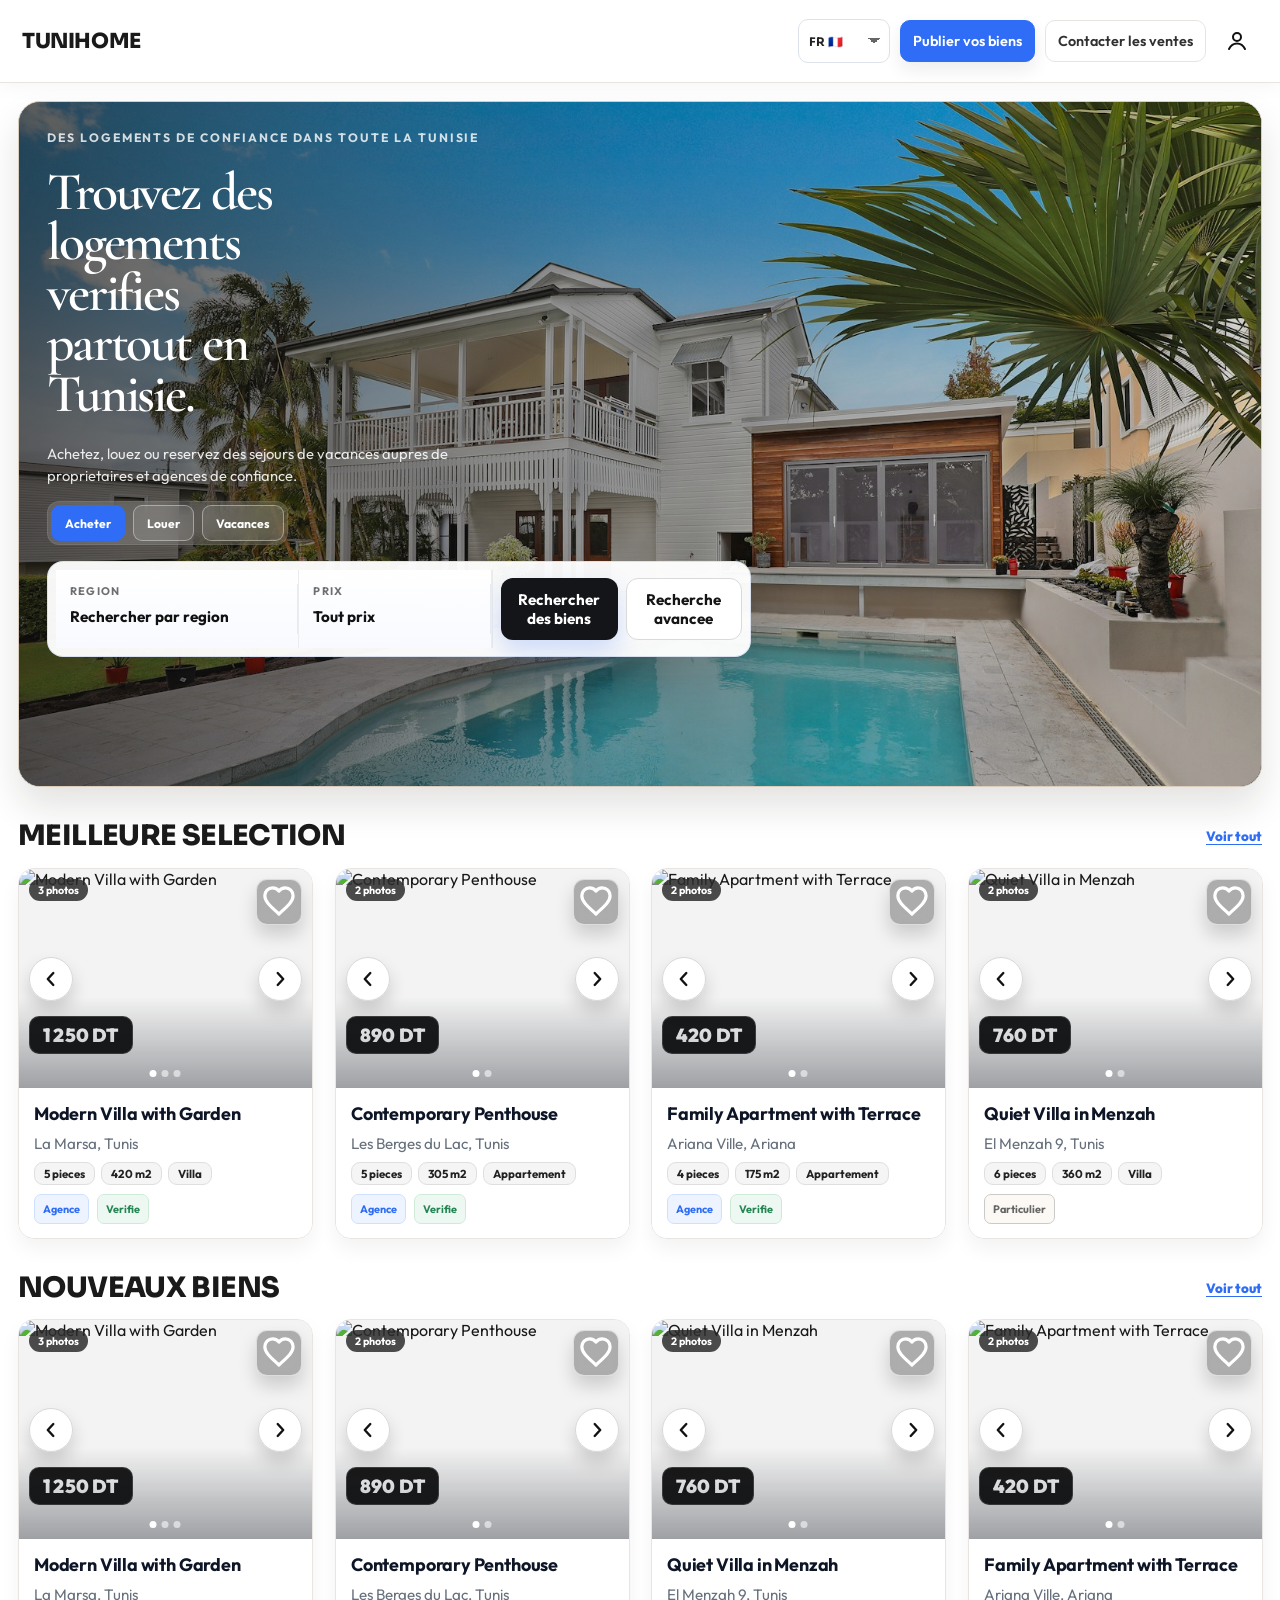
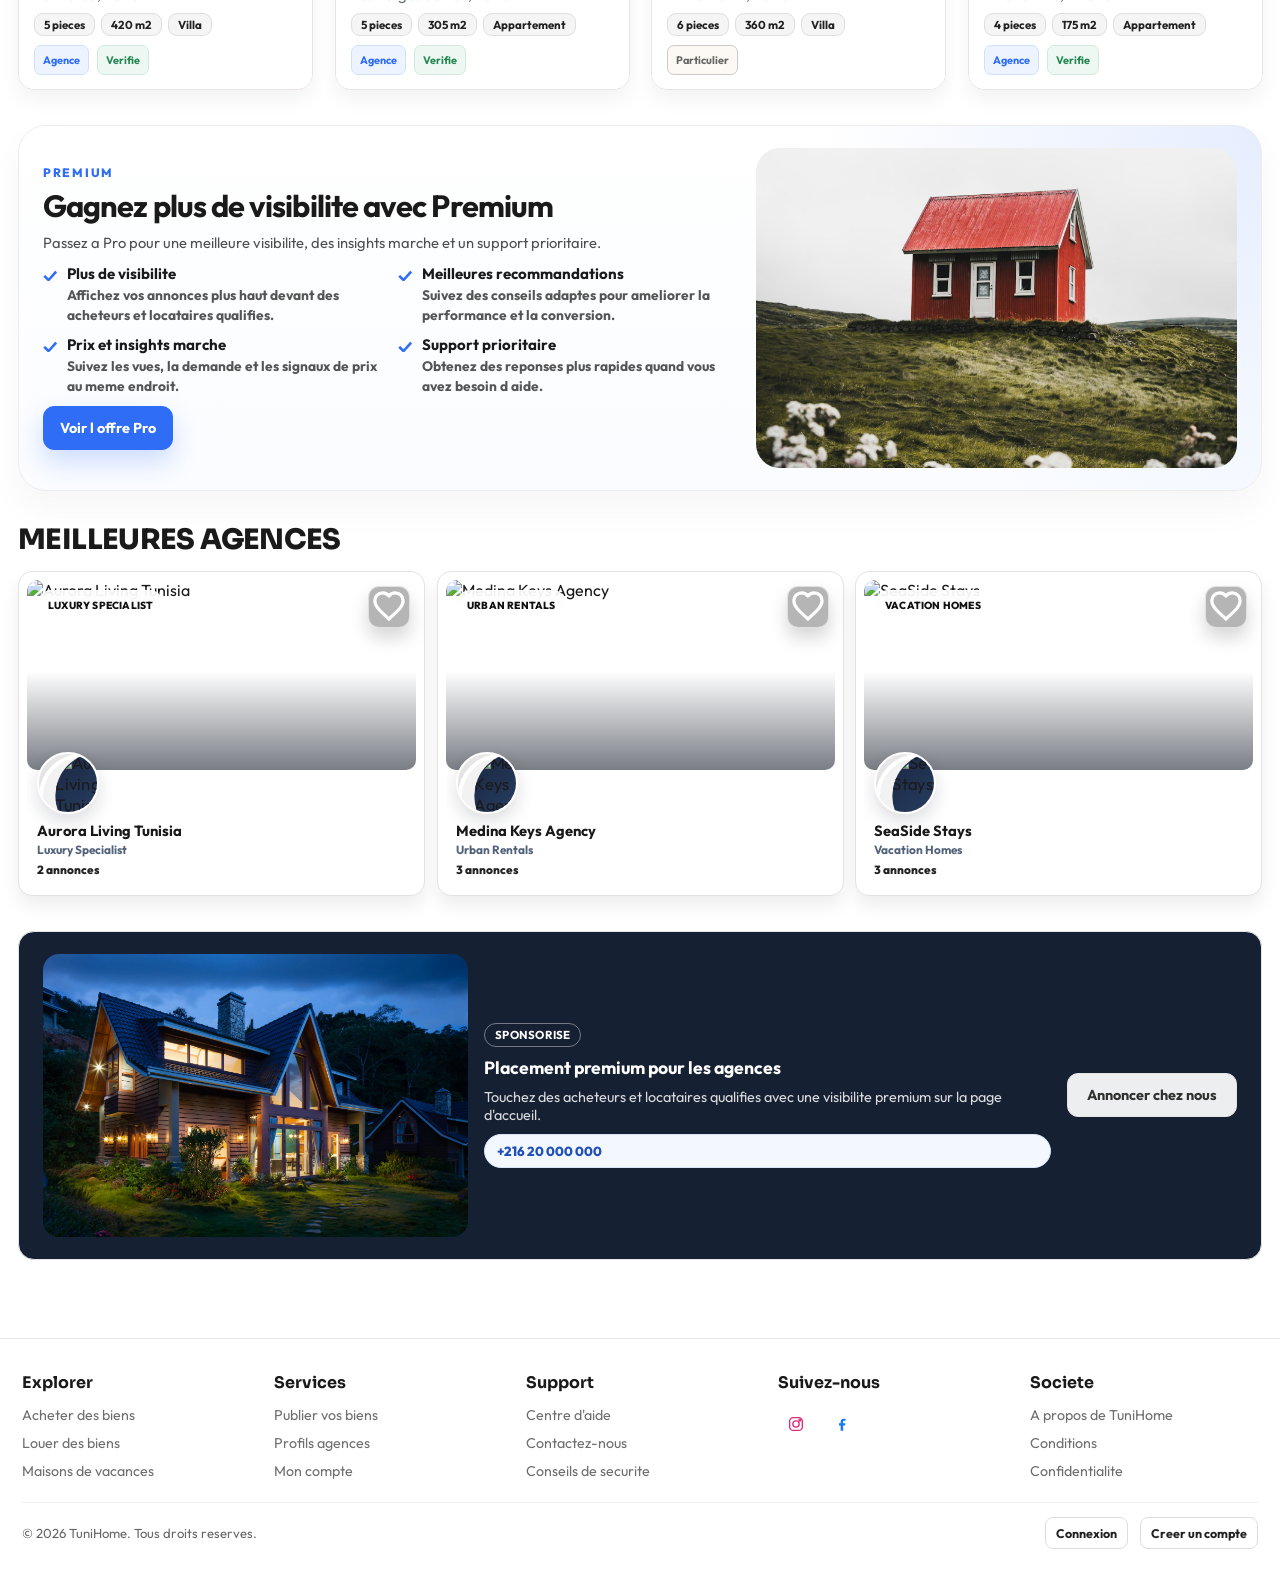
==== commit c4521246: "Update Tunihome latest local changes" ====
--- a/index.html
+++ b/index.html
@@ -56,9 +56,9 @@
 
           <div class="landing-hero-content">
             <p class="landing-kicker">Trusted homes across Tunisia</p>
-            <h2>Find your next place with confidence.</h2>
+            <h2>Find verified homes across Tunisia.</h2>
             <p class="landing-subtitle">
-              Browse verified villas, apartments, and vacation homes from trusted owners and agencies.
+              Buy, rent, or book vacation stays from trusted owners and agencies.
             </p>
 
             <div class="landing-category-pills" role="tablist" aria-label="Listing mode">
@@ -69,37 +69,16 @@
 
 	            <div class="landing-search-bar" role="search" aria-label="Quick property search">
               <div class="landing-search-field">
-                <label for="quick-location">Where</label>
-                <select id="quick-location" class="select landing-city-select">
-                  <option value="" selected>Search by city</option>
-                  <option value="Tunis">Tunis</option>
-                  <option value="La Marsa">La Marsa</option>
-                  <option value="Ariana">Ariana</option>
-                  <option value="Sousse">Sousse</option>
-                  <option value="Hammamet">Hammamet</option>
-                  <option value="Nabeul">Nabeul</option>
-                  <option value="Djerba">Djerba</option>
-                  <option value="Sfax">Sfax</option>
+                <label for="quick-region">Region</label>
+                <select id="quick-region" class="select landing-city-select">
+                  <option value="" selected>Search by region</option>
                 </select>
               </div>
 
               <div class="landing-search-field">
-                <label for="landing-type">Property type</label>
-                <select id="landing-type" class="select">
-                  <option value="all" selected>Any type</option>
-                  <option value="apartment">Apartment</option>
-                  <option value="villa">Villa</option>
-                  <option value="house">House</option>
-                  <option value="room">Room</option>
-                  <option value="studio">Studio</option>
-                  <option value="condo">Condo</option>
-                </select>
-              </div>
-
-              <div class="landing-search-field">
-                <label for="landing-budget">Budget</label>
+                <label for="landing-budget">Price</label>
                 <select id="landing-budget" class="select">
-                  <option value="" selected>Any budget</option>
+                  <option value="" selected>Any price</option>
                   <option value="1200">Up to 1,200 TND</option>
                   <option value="2500">Up to 2,500 TND</option>
                   <option value="5000">Up to 5,000 TND</option>
@@ -114,7 +93,7 @@
 	              </div>
 	            </div>
 
-            <div id="home-rent-tags-wrap" class="landing-rent-tags hidden">
+            <div id="home-rent-tags-wrap" class="landing-rent-tags is-inactive" aria-hidden="true">
               <span id="home-rent-tags-label" class="subtle">Rent tags</span>
               <div class="landing-rent-tag-row">
                 <button class="chip" type="button" data-home-rent-tag="group">Group rent</button>
@@ -135,30 +114,70 @@
 	        </section>
 
 	        <section class="section landing-section reveal" data-delay="2">
+	          <div class="section-head">
+	            <h3 class="section-title">NEW PROPERTIES</h3>
+	            <a class="landing-link" href="search.html">Explore more</a>
+	          </div>
+	          <div id="for-you-feed" class="listings listing-grid-home" aria-live="polite"></div>
+	        </section>
+
+	        <section class="section landing-section reveal" data-delay="2">
+	          <article class="premium-home-card">
+	            <div class="premium-home-copy">
+	              <span class="premium-home-kicker">Premium</span>
+	              <h3 id="premium-home-title">Get more visibility with Premium</h3>
+	              <p id="premium-home-subtitle">
+	                Upgrade to Pro for stronger discovery, market insights, and priority support.
+	              </p>
+	              <ul class="premium-home-list">
+	                <li>
+	                  <strong id="premium-home-point-1-title">More exposure</strong>
+	                  <span id="premium-home-point-1-copy">Show your listings higher in front of serious buyers and renters.</span>
+	                </li>
+	                <li>
+	                  <strong id="premium-home-point-2-title">Better listing recommendations</strong>
+	                  <span id="premium-home-point-2-copy">Follow tailored tips to improve performance and conversion.</span>
+	                </li>
+	                <li>
+	                  <strong id="premium-home-point-3-title">Price and market insights</strong>
+	                  <span id="premium-home-point-3-copy">Track views, demand, and pricing signals in one place.</span>
+	                </li>
+	                <li>
+	                  <strong id="premium-home-point-4-title">Priority support</strong>
+	                  <span id="premium-home-point-4-copy">Get faster responses when you need help.</span>
+	                </li>
+	              </ul>
+	              <div class="premium-home-actions">
+	                <a id="premium-home-cta" class="btn" href="pro-upgrade.html">View Pro plan</a>
+	              </div>
+	            </div>
+	            <div class="premium-home-media">
+	              <img src="assets/listing-7.jpg" alt="Premium listing tools preview" loading="lazy" />
+	            </div>
+	          </article>
+	        </section>
+
+	        <section id="top-agencies" class="section landing-section reveal" data-delay="3">
+	          <div class="section-head">
+	            <h3 class="section-title">TOP AGENCIES</h3>
+	          </div>
+	          <div id="sponsored-row" class="agency-row" aria-live="polite"></div>
+	        </section>
+
+	        <section class="section landing-section reveal" data-delay="2">
 	          <article class="ad-banner home-ad-banner">
+	            <a class="ad-media-link" href="list-property.html">
+	              <img class="ad-media-image" src="assets/listing-6.jpg" alt="Sponsored ad preview" loading="lazy" />
+	            </a>
 	            <div class="ad-copy">
 	              <span class="ad-chip">Sponsored</span>
 	              <h4>Premium placement for agencies</h4>
 	              <p>Reach serious buyers and renters with high-visibility homepage placement.</p>
+                <span class="ad-phone">+216 20 000 000</span>
 	            </div>
 	            <a class="btn light home-ad-cta" href="list-property.html">Advertise with us</a>
 	          </article>
 	        </section>
-
-        <section class="section landing-section reveal" data-delay="2">
-          <div class="section-head">
-            <h3 class="section-title">NEW PROPERTIES</h3>
-            <a class="landing-link" href="search.html">Explore more</a>
-          </div>
-          <div id="for-you-feed" class="listings listing-grid-home" aria-live="polite"></div>
-        </section>
-
-        <section id="top-agencies" class="section landing-section reveal" data-delay="3">
-          <div class="section-head">
-            <h3 class="section-title">TOP AGENCIES</h3>
-          </div>
-          <div id="sponsored-row" class="agency-row" aria-live="polite"></div>
-        </section>
       </main>
 
       <nav class="footer-nav" aria-label="Primary navigation">
--- a/styles.css
+++ b/styles.css
@@ -4203,6 +4203,10 @@
 
 .auth-switch {
   margin: 4px 0 0;
+  display: flex;
+  align-items: center;
+  flex-wrap: wrap;
+  gap: 4px 6px;
   color: #666;
   font-size: 0.88rem;
 }
@@ -4210,7 +4214,7 @@
 .auth-switch a {
   color: #111;
   font-weight: 700;
-  margin-left: 4px;
+  margin-left: 0;
 }
 
 .notice.error {
@@ -6926,9 +6930,9 @@
 
 [data-page='home'] .agency-logo-card,
 [data-page='favorites'] .agency-logo-card {
-  padding: 10px;
-  min-height: 208px;
-  border-radius: 16px;
+  padding: 8px;
+  min-height: 176px;
+  border-radius: 14px;
   border: 1px solid #e3e3e3;
   box-shadow: 0 10px 18px rgba(12, 12, 12, 0.07);
   overflow: hidden;
@@ -6947,23 +6951,25 @@
 [data-page='home'] .agency-card-link,
 [data-page='favorites'] .agency-card-link {
   gap: 0;
-  border-radius: 12px;
+  border-radius: 10px;
   overflow: hidden;
 }
 
 [data-page='home'] .agency-card-cover,
 [data-page='favorites'] .agency-card-cover {
   position: relative;
-  height: 96px;
-  border-radius: 12px;
+  height: 82px;
+  border-radius: 10px;
   overflow: hidden;
 }
 
 [data-page='home'] .agency-cover-image,
 [data-page='favorites'] .agency-cover-image {
+  display: block;
   width: 100%;
   height: 100%;
   object-fit: cover;
+  object-position: center;
 }
 
 [data-page='home'] .agency-card-badge,
@@ -6976,23 +6982,24 @@
   background: rgba(255, 255, 255, 0.86);
   padding: 4px 10px;
   color: #111;
-  font-size: 0.69rem;
+  font-size: 0.64rem;
   font-weight: 800;
 }
 
 [data-page='home'] .agency-card-head,
 [data-page='favorites'] .agency-card-head {
-  width: 66px;
-  height: 66px;
-  margin: -23px 0 0 12px;
+  width: 58px;
+  height: 58px;
+  margin: -18px 0 0 10px;
   border-radius: 999px;
   overflow: hidden;
-  border: 3px solid #fff;
+  border: 2px solid #fff;
   background: #e9e9e9;
   display: grid;
   place-items: center;
   position: relative;
   z-index: 2;
+  box-shadow: 0 8px 18px rgba(15, 23, 42, 0.14);
 }
 
 [data-page='home'] .agency-logo,
@@ -7022,19 +7029,19 @@
 
 [data-page='home'] .agency-card-body,
 [data-page='favorites'] .agency-card-body {
-  padding: 10px 12px 12px;
-  gap: 4px;
+  padding: 8px 10px 10px;
+  gap: 3px;
 }
 
 [data-page='home'] .agency-card-name,
 [data-page='favorites'] .agency-card-name {
-  font-size: 0.98rem;
-  line-height: 1.2;
+  font-size: 0.92rem;
+  line-height: 1.18;
 }
 
 [data-page='home'] .agency-card-meta,
 [data-page='favorites'] .agency-card-meta {
-  font-size: 0.78rem;
+  font-size: 0.74rem;
   color: #656565;
   font-weight: 700;
 }
@@ -7042,7 +7049,7 @@
 [data-page='home'] .agency-card-count,
 [data-page='favorites'] .agency-card-count {
   margin-top: 2px;
-  font-size: 0.78rem;
+  font-size: 0.74rem;
   color: #232323;
   font-weight: 800;
 }
@@ -10085,10 +10092,10 @@
 
 /* Luxury refinement pass */
 :root {
-  --lux-bg: #f7f3ed;
+  --lux-bg: #fdfbfb;
   --lux-surface: #fdfaf6;
   --lux-line: #e7ddd0;
-  --lux-accent: #9a7a52;
+  --lux-accent: #525252;
   --lux-accent-soft: #f3eadf;
   --lux-ink: #171411;
   --lux-muted: #6e675f;
@@ -10096,7 +10103,7 @@
 
 body,
 [data-page='home'] {
-  background: linear-gradient(180deg, var(--lux-bg) 0%, #f2eee7 100%);
+  background: linear-gradient(180deg, var(--lux-bg) 0%, #fdfbfb 100%);
   color: var(--lux-ink);
 }
 
@@ -10369,6 +10376,66 @@
   direction: rtl;
 }
 
+html[dir='rtl'] .home-nav-shell {
+  flex-direction: row-reverse;
+}
+
+html[dir='rtl'] .home-nav-actions {
+  margin-left: 0;
+  margin-right: auto;
+  flex-direction: row-reverse;
+}
+
+html[dir='rtl'] .auth-kicker,
+html[dir='rtl'] .premium-home-kicker {
+  letter-spacing: 0;
+}
+
+html[dir='rtl'] .auth-points {
+  padding-left: 0;
+  padding-right: 18px;
+}
+
+html[dir='rtl'] .auth-password-wrap .input {
+  padding-right: 12px;
+  padding-left: 66px;
+}
+
+html[dir='rtl'] .auth-password-toggle {
+  right: auto;
+  left: 8px;
+}
+
+html[dir='rtl'] .auth-switch {
+  justify-content: flex-start;
+}
+
+html[dir='rtl'] .premium-home-copy,
+html[dir='rtl'] .premium-home-actions {
+  text-align: right;
+}
+
+html[dir='rtl'] .premium-home-list li {
+  padding-left: 0;
+  padding-right: 24px;
+}
+
+html[dir='rtl'] .premium-home-list li::before {
+  left: auto;
+  right: 0;
+}
+
+html[dir='rtl'] [data-page='home'] .agency-card-badge,
+html[dir='rtl'] [data-page='favorites'] .agency-card-badge {
+  left: auto;
+  right: 10px;
+}
+
+html[dir='rtl'] [data-page='home'] .agency-card-head,
+html[dir='rtl'] [data-page='favorites'] .agency-card-head {
+  margin: -18px 10px 0 0;
+}
+
 @media (max-width: 699px) {
   main {
     width: calc(100% - 20px);
@@ -10378,3 +10445,1033 @@
     font-size: clamp(2.25rem, 10vw, 3.4rem);
   }
 }
+
+/* Darna Home refresh */
+:root {
+  --bg: #fdfbfb;
+  --lux-bg: #fdfbfb;
+  --lux-surface: #ffffff;
+  --lux-line: #e7e4e1;
+  --lux-accent: #2f6df6;
+  --lux-accent-soft: #edf4ff;
+  --lux-ink: #1a1a1a;
+  --lux-muted: #6e6e6e;
+  --accent-blue: #2f6df6;
+  --accent-blue-deep: #1f57d6;
+  --accent-blue-soft: #eef4ff;
+  --accent-blue-line: #cfe0ff;
+  --accent-facebook: #1877f2;
+  --accent-instagram-1: #f58529;
+  --accent-instagram-2: #dd2a7b;
+  --accent-instagram-3: #8134af;
+}
+
+body,
+[data-page],
+.mobile-shell {
+  background: #ffffff !important;
+  color: var(--lux-ink);
+}
+
+[data-page] .topbar,
+[data-page] .topbar.scrolled,
+.footer-nav,
+.site-footer {
+  background: rgba(255, 255, 255, 0.96);
+}
+
+[data-page] .topbar.scrolled {
+  box-shadow: 0 10px 20px rgba(24, 24, 24, 0.05);
+}
+
+.btn,
+.footer-nav .nav-item.active,
+[data-page='home'] .landing-pill.active {
+  background: var(--accent-blue);
+  border-color: var(--accent-blue);
+  color: #ffffff;
+}
+
+.btn.light,
+.nav-contact-sales {
+  border-color: var(--lux-line);
+  color: #303030;
+  background: rgba(255, 255, 255, 0.92);
+}
+
+.subtle,
+.listing-card .loc,
+.agency-card-meta,
+.agency-card-count,
+.search-metric-pill span,
+.search-summary-kicker,
+.site-footer-col a,
+.property-contact-note,
+[data-page='home'] .landing-search-field label {
+  color: var(--lux-muted);
+}
+
+.link-btn,
+.text-btn,
+.search-summary-clear,
+[data-page='home'] .landing-link {
+  color: var(--lux-accent);
+}
+
+.listing-chip.agency,
+.badge.agency {
+  background: var(--lux-accent-soft);
+  border-color: var(--accent-blue-line);
+  color: var(--lux-accent);
+}
+
+.listing-chip.verified,
+.badge.verified {
+  background: #eef8f2;
+  border-color: #cfead8;
+  color: #258654;
+}
+
+[data-page] .home-nav-actions .lang-select {
+  min-width: 92px;
+  max-width: 92px;
+  min-height: 38px;
+  height: 38px;
+  padding: 0 26px 0 10px;
+  font-size: 0.74rem;
+  font-weight: 800;
+  letter-spacing: 0.04em;
+}
+
+[data-page='home'] .landing-hero {
+  min-height: clamp(320px, 33vw, 420px);
+}
+
+[data-page='home'] .landing-hero-content {
+  width: min(760px, calc(100% - 40px));
+  gap: 12px;
+  padding: 28px;
+}
+
+[data-page='home'] .landing-hero h2 {
+  max-width: 11ch;
+  font-size: clamp(2rem, 4.2vw, 3.35rem);
+  line-height: 0.94;
+}
+
+[data-page='home'] .landing-subtitle {
+  max-width: 42ch;
+  font-size: 0.92rem;
+}
+
+[data-page='home'] .landing-category-pills {
+  background: rgba(255, 255, 255, 0.14);
+  box-shadow: inset 0 0 0 1px rgba(255, 255, 255, 0.08);
+}
+
+[data-page='home'] .landing-search-bar {
+  display: grid;
+  grid-template-columns: minmax(0, 1.2fr) minmax(0, 0.95fr) minmax(250px, 0.9fr);
+  align-items: stretch;
+  gap: 0;
+  width: min(760px, 100%);
+  min-height: 78px;
+  border: 1px solid rgba(214, 223, 238, 0.9);
+  box-shadow: 0 18px 40px rgba(15, 23, 42, 0.1);
+}
+
+[data-page='home'] .landing-search-field {
+  min-height: 78px;
+  background: linear-gradient(180deg, rgba(255, 255, 255, 0.98) 0%, rgba(248, 250, 255, 0.98) 100%);
+}
+
+[data-page='home'] .landing-search-actions {
+  display: grid;
+  grid-template-columns: repeat(2, minmax(0, 1fr));
+  gap: 8px;
+  align-items: stretch;
+  padding: 8px 0 8px 8px;
+}
+
+[data-page='home'] .landing-search-btn {
+  min-height: 100%;
+}
+
+[data-page='home'] .landing-rent-tags {
+  display: block;
+  width: min(760px, 100%);
+  min-height: 56px;
+  margin-top: 4px;
+  transition: opacity 180ms ease, visibility 180ms ease;
+}
+
+[data-page='home'] .landing-rent-tags.is-inactive {
+  visibility: hidden;
+  opacity: 0;
+  pointer-events: none;
+  min-height: 56px;
+  margin-top: 4px;
+}
+
+.site-footer-grid {
+  grid-template-columns: repeat(5, minmax(0, 1fr));
+}
+
+.site-footer-social {
+  display: flex;
+  flex-wrap: wrap;
+  gap: 10px;
+}
+
+.site-footer-social a {
+  width: 36px;
+  height: 36px;
+  display: inline-flex;
+  align-items: center;
+  justify-content: center;
+  color: #525252;
+  transition: transform 160ms ease, color 160ms ease;
+}
+
+.social-icon-svg {
+  width: 18px;
+  height: 18px;
+  stroke: currentColor;
+  fill: none;
+  stroke-width: 1.8;
+  stroke-linecap: round;
+  stroke-linejoin: round;
+}
+
+.site-footer-social a:last-child .social-icon-svg {
+  fill: currentColor;
+  stroke: none;
+}
+
+.site-footer-social a[href*='instagram'] {
+  color: var(--accent-instagram-2);
+}
+
+.site-footer-social a[href*='facebook'] {
+  color: var(--accent-facebook);
+}
+
+.premium-home-card,
+.premium-upgrade-shell {
+  display: grid;
+  grid-template-columns: minmax(0, 1.18fr) minmax(260px, 0.82fr);
+  gap: 20px;
+  align-items: center;
+}
+
+.premium-home-card {
+  border: 1px solid #ececec;
+  border-radius: 28px;
+  background:
+    radial-gradient(circle at top right, rgba(47, 109, 246, 0.12), transparent 34%),
+    linear-gradient(180deg, #ffffff 0%, #fafcff 100%);
+  padding: 22px 24px;
+  box-shadow: 0 18px 36px rgba(24, 24, 24, 0.04);
+}
+
+.premium-home-copy {
+  display: grid;
+  gap: 10px;
+}
+
+.premium-home-kicker {
+  color: var(--accent-blue);
+  font-size: 0.76rem;
+  font-weight: 800;
+  letter-spacing: 0.14em;
+  text-transform: uppercase;
+}
+
+.premium-home-copy h3 {
+  margin: 0;
+  font-size: clamp(1.45rem, 2.4vw, 2.1rem);
+  line-height: 1.05;
+  letter-spacing: -0.03em;
+}
+
+.premium-home-copy p {
+  margin: 0;
+  color: #4f4f4f;
+  font-size: 0.92rem;
+  line-height: 1.48;
+  max-width: 60ch;
+}
+
+.premium-home-list {
+  margin: 0;
+  padding: 0;
+  list-style: none;
+  display: grid;
+  font-weight: 700;
+  grid-template-columns: repeat(2, minmax(0, 1fr));
+  gap: 10px 18px;
+}
+
+.premium-home-list li {
+  display: grid;
+  gap: 3px;
+  padding-left: 24px;
+  position: relative;
+}
+
+.premium-home-list li::before {
+  content: '✓';
+  position: absolute;
+  left: 0;
+  top: 1px;
+  color: var(--accent-blue);
+  font-size: 1.05rem;
+  font-weight: 800;
+}
+
+.premium-home-list strong {
+  font-size: 0.94rem;
+}
+
+.premium-home-list span {
+  color: #555555;
+  font-size: 0.86rem;
+  line-height: 1.42;
+}
+
+.premium-home-media img {
+  width: 100%;
+  height: 100%;
+  min-height: 280px;
+  max-height: 320px;
+  aspect-ratio: 4 / 3;
+  object-fit: cover;
+  border-radius: 24px;
+}
+
+.premium-home-actions {
+  display: flex;
+  gap: 10px;
+  flex-wrap: wrap;
+}
+
+.premium-payment-card {
+  margin-top: 18px;
+  border-top: 1px solid #e5edf9;
+  padding-top: 18px;
+}
+
+.site-footer-social a:hover {
+  transform: translateY(-1px);
+}
+
+.site-footer-social a[href*='instagram']:hover {
+  color: var(--accent-instagram-3);
+}
+
+.site-footer-social a[href*='facebook']:hover {
+  color: var(--accent-blue-deep);
+}
+
+.nav-contact-sales {
+  white-space: nowrap;
+}
+
+[data-page='search'] .search-layout,
+[data-page='search'] .search-results-stage,
+[data-page='search'] .search-content-grid {
+  overflow: visible !important;
+}
+
+[data-page='search'] .search-filter-panel,
+[data-page='search'] .results-toolbar,
+[data-page='search'] .search-map-panel {
+  position: static !important;
+  top: auto !important;
+}
+
+[data-page='search'] .results-toolbar {
+  margin: 0 0 12px;
+  padding: 0;
+  background: transparent;
+  box-shadow: none;
+}
+
+.btn:hover,
+.footer-nav .nav-item.active:hover,
+[data-page='home'] .landing-pill.active:hover {
+  background: var(--accent-blue-deep);
+  border-color: var(--accent-blue-deep);
+}
+
+.search-summary-bar {
+  border-color: var(--accent-blue-line);
+  background:
+    radial-gradient(circle at top right, rgba(47, 109, 246, 0.14), transparent 32%),
+    linear-gradient(180deg, #ffffff 0%, #f7faff 100%);
+}
+
+.search-active-chip,
+.search-empty-chip,
+.search-metric-pill {
+  border-color: var(--accent-blue-line);
+  background: linear-gradient(180deg, #ffffff 0%, #f8fbff 100%);
+}
+
+[data-page='search'] .results-toolbar-actions .btn:not(.light),
+.landing-search-btn:not(.light),
+#premium-home-cta,
+#pro-upgrade-submit {
+  box-shadow: 0 12px 26px rgba(47, 109, 246, 0.22);
+}
+
+[data-page='search'] .map-price-pin,
+[data-page='search'] .map-price-pin.active,
+[data-page='search'] .map-price-pin:hover {
+  border-color: var(--accent-blue);
+}
+
+[data-page='search'] .map-price-pin.active,
+[data-page='search'] .map-price-pin:hover {
+  background: var(--accent-blue);
+  color: #ffffff;
+  box-shadow: 0 16px 28px rgba(47, 109, 246, 0.24);
+}
+
+.nav-contact-sales,
+.btn.light:hover {
+  border-color: var(--accent-blue-line);
+  background: var(--accent-blue-soft);
+  color: var(--accent-blue-deep);
+}
+
+.footer-nav .nav-item.active span,
+[data-page='home'] .landing-pill.active span {
+  color: rgba(255, 255, 255, 0.82);
+}
+
+@media (max-width: 699px) {
+  .nav-contact-sales {
+    display: none;
+  }
+
+  .site-footer-grid {
+    grid-template-columns: repeat(2, minmax(0, 1fr));
+  }
+}
+
+@media (max-width: 699px) {
+  [data-page='home'] .landing-search-bar {
+    grid-template-columns: 1fr;
+    min-height: auto;
+  }
+
+  [data-page='home'] .landing-search-field {
+    min-height: 68px;
+  }
+
+  [data-page='home'] .landing-search-actions {
+    grid-template-columns: 1fr;
+    padding: 8px 0 0;
+  }
+
+  [data-page='home'] .landing-rent-tags {
+    width: 100%;
+  }
+
+  .site-footer-grid,
+  .premium-home-card,
+  .premium-upgrade-shell {
+    grid-template-columns: 1fr;
+  }
+
+  .premium-home-list {
+    grid-template-columns: 1fr;
+  }
+
+  .premium-home-card {
+    padding: 18px;
+    border-radius: 22px;
+  }
+
+  .premium-home-media img {
+    min-height: 200px;
+  }
+
+  .site-footer-bottom {
+    flex-direction: column;
+    align-items: flex-start;
+  }
+}
+
+html[dir='rtl'] [data-page] .home-nav-shell {
+  flex-direction: row-reverse !important;
+  justify-content: space-between;
+}
+
+html[dir='rtl'] [data-page] .home-brand {
+  order: 1;
+  margin: 0;
+}
+
+html[dir='rtl'] [data-page] .home-nav-actions,
+html[dir='rtl'] [data-page] .nav-actions {
+  order: 2;
+  margin-left: 0 !important;
+  margin-right: 0 !important;
+  justify-content: flex-start;
+}
+
+[data-page='property'] .property-v2-grid {
+  gap: 18px;
+}
+
+[data-page='property'] .property-v2-pricing-card,
+[data-page='property'] .property-v2-fact-item,
+[data-page='property'] .property-map-canvas,
+[data-page='property'] .property-description-card,
+[data-page='property'] .property-amenities-card,
+[data-page='property'] .property-media-actions-card,
+[data-page='property'] .property-ad-card {
+  background: #ffffff !important;
+}
+
+[data-page='property'] .property-v2-pricing-card,
+[data-page='property'] .property-description-card,
+[data-page='property'] .property-amenities-card,
+[data-page='property'] .property-media-actions-card,
+[data-page='property'] .property-map-card,
+[data-page='property'] .property-ad-card {
+  border: 1px solid #e3eaf5;
+  border-radius: 18px;
+  box-shadow: 0 14px 28px rgba(15, 23, 42, 0.06);
+}
+
+[data-page='property'] .property-v2-pricing-card {
+  gap: 12px;
+  padding: 18px;
+}
+
+[data-page='property'] .property-v2-price-meta,
+[data-page='property'] .property-v2-fact-item {
+  border-color: #dfe7f3;
+  background: linear-gradient(180deg, #ffffff 0%, #f7faff 100%) !important;
+}
+
+[data-page='property'] .property-v2-fact-item {
+  min-height: 68px;
+  padding: 10px;
+}
+
+[data-page='property'] .property-v2-fact-item .subtle {
+  color: #6a7381;
+}
+
+[data-page='property'] .property-v2-fact-item strong {
+  color: #1a1a1a;
+}
+
+[data-page='property'] .property-v2-media-card {
+  border-radius: 20px;
+  overflow: hidden;
+  box-shadow: 0 18px 36px rgba(15, 23, 42, 0.08);
+}
+
+[data-page='property'] .property-v2-media-card .carousel-track img {
+  filter: saturate(1.02) contrast(1.01);
+}
+
+[data-page='property'] .property-description-card {
+  padding: 22px 22px 20px;
+}
+
+[data-page='property'] .property-v2-title {
+  letter-spacing: -0.03em;
+}
+
+[data-page='property'] .property-v2-location {
+  color: #657080;
+}
+
+[data-page='property'] .property-map-card {
+  overflow: hidden;
+}
+
+[data-page='property'] .property-map-canvas {
+  position: relative;
+  overflow: hidden;
+  min-height: 300px;
+  border: 1px solid #e1e9f5;
+}
+
+[data-page='property'] .property-map-canvas.is-locked .property-map-pin,
+[data-page='property'] .property-map-canvas.is-locked .property-map-city-pill {
+  filter: blur(5px);
+}
+
+[data-page='property'] .property-map-lock {
+  position: absolute;
+  inset: 0;
+  z-index: 4;
+  display: flex;
+  align-items: center;
+  justify-content: center;
+  background: rgba(248, 251, 255, 0.44);
+  backdrop-filter: blur(12px);
+}
+
+[data-page='property'] .property-map-unlock {
+  min-width: 160px;
+  box-shadow: 0 14px 28px rgba(47, 109, 246, 0.22);
+}
+
+[data-page='property'] .property-map-city-pill {
+  z-index: 2;
+}
+
+[data-page='property'] .property-map-pin {
+  z-index: 2;
+}
+
+[data-page='property'] .property-ad-card {
+  background:
+    radial-gradient(circle at top right, rgba(47, 109, 246, 0.11), transparent 34%),
+    linear-gradient(180deg, #ffffff 0%, #f8fbff 100%) !important;
+}
+
+[data-page='property'] .property-media-link {
+  color: #2f6df6;
+}
+
+[data-page='property'] .property-media-link:hover {
+  color: #1d4fd7;
+}
+
+@media (max-width: 1199px) {
+  html[dir='rtl'] [data-page] .home-nav-shell {
+    align-items: center;
+  }
+}
+
+@media (max-width: 699px) {
+  [data-page='property'] .property-v2-pricing-card,
+  [data-page='property'] .property-description-card {
+    padding: 16px;
+  }
+
+  [data-page='property'] .property-map-canvas {
+    min-height: 240px;
+  }
+
+  [data-page='property'] .property-map-unlock {
+    min-width: 140px;
+  }
+}
+
+html[dir='rtl'] [data-page] .home-nav-actions,
+html[dir='rtl'] [data-page] .nav-actions {
+  flex-direction: row !important;
+  align-items: center;
+  gap: 10px;
+}
+
+html[dir='rtl'] [data-page] .home-nav-actions .lang-select,
+html[dir='rtl'] [data-page] .nav-actions .lang-select {
+  direction: ltr;
+  text-align: center;
+  padding: 0 38px 0 14px !important;
+  background-position: calc(100% - 15px) 54%, calc(100% - 9px) 54% !important;
+}
+
+html[dir='rtl'] [data-page] .home-nav-actions .btn.mini,
+html[dir='rtl'] [data-page] .nav-actions .btn.mini {
+  display: inline-flex;
+  align-items: center;
+  justify-content: center;
+  text-align: center;
+  white-space: nowrap;
+}
+
+[data-page='search'] .results-toolbar {
+  margin: 0 0 10px;
+  padding: 0;
+  border: 0 !important;
+  border-bottom: 0 !important;
+  background: transparent !important;
+  box-shadow: none !important;
+  backdrop-filter: none !important;
+}
+
+[data-page='search'] .search-results-stage {
+  gap: 10px;
+}
+
+[data-page='search'] .results-toolbar-actions {
+  gap: 8px;
+}
+
+[data-page='home'] .agency-card-head,
+[data-page='favorites'] .agency-card-head {
+  width: 62px;
+  height: 62px;
+  min-width: 62px;
+  min-height: 62px;
+  border-radius: 999px;
+  overflow: hidden;
+}
+
+[data-page='home'] .agency-logo,
+[data-page='favorites'] .agency-logo {
+  width: 100%;
+  height: 100%;
+  min-width: 100%;
+  aspect-ratio: 1 / 1;
+  border-radius: 999px;
+  object-fit: cover;
+  object-position: center top;
+  transform: scale(1.04);
+}
+
+[data-page='home'] .agency-logo-fallback,
+[data-page='favorites'] .agency-logo-fallback {
+  width: 100%;
+  height: 100%;
+  min-width: 100%;
+  border-radius: 999px;
+}
+
+body[data-page] {
+  --page-shell-width: min(1760px, calc(100% - 96px));
+}
+
+body[data-page='home'] {
+  --page-shell-width: min(1700px, calc(100% - 44px));
+}
+
+body[data-page='property'] {
+  --page-shell-width: min(1240px, calc(100% - 48px));
+}
+
+[data-page] .topbar,
+[data-page] .topbar.scrolled {
+  padding-left: 0 !important;
+  padding-right: 0 !important;
+}
+
+[data-page] .home-nav-shell {
+  width: var(--page-shell-width) !important;
+}
+
+[data-page='search'] main.search-main,
+[data-page='login'] main.auth-main,
+[data-page='signup'] main.auth-main,
+[data-page='property'] .property-v2-main {
+  width: var(--page-shell-width) !important;
+}
+
+[data-page] .home-nav-actions .lang-select,
+[data-page] .nav-actions .lang-select {
+  display: inline-block;
+  height: 44px;
+  min-height: 44px;
+  line-height: 44px;
+  padding-top: 0 !important;
+  padding-bottom: 0 !important;
+  font-family: 'Sora', 'Outfit', sans-serif;
+  font-weight: 700;
+  vertical-align: middle;
+  background-position: calc(100% - 15px) 50%, calc(100% - 9px) 50% !important;
+}
+
+html[dir='rtl'] [data-page] .home-nav-actions .lang-select,
+html[dir='rtl'] [data-page] .nav-actions .lang-select {
+  line-height: 42px;
+  padding-left: 14px !important;
+  padding-right: 38px !important;
+  transform: translateY(0);
+}
+
+[data-page='search'] .search-layout,
+[data-page='search'] .search-results-stage,
+[data-page='search'] .search-filter-panel {
+  align-self: start;
+}
+
+@media (max-width: 1199px) {
+  body[data-page],
+  body[data-page='home'] {
+    --page-shell-width: calc(100% - 36px);
+  }
+
+  body[data-page='property'] {
+    --page-shell-width: calc(100% - 36px);
+  }
+}
+
+@media (max-width: 699px) {
+  body[data-page],
+  body[data-page='home'],
+  body[data-page='property'] {
+    --page-shell-width: calc(100% - 24px);
+  }
+}
+
+[data-page='search'] .search-filter-panel,
+[data-page='search'] .search-results-stage,
+[data-page='search'] .results-list-panel,
+[data-page='search'] .search-content-grid {
+  overflow: visible !important;
+}
+
+[data-page='search'] .search-filter-panel {
+  position: static !important;
+  top: auto !important;
+  max-height: none !important;
+  overflow-y: visible !important;
+}
+
+[data-page='search'] .search-results-stage,
+[data-page='search'] .results-list-panel {
+  min-height: auto !important;
+  max-height: none !important;
+}
+
+[data-page='search'] .results-list-panel {
+  padding-right: 0;
+}
+
+[data-page='search'] .search-summary-bar {
+  display: none !important;
+}
+
+[data-page='search'] .search-results-stage {
+  padding: 16px;
+  border-color: #e4eaf4;
+  box-shadow: 0 10px 24px rgba(15, 23, 42, 0.04);
+}
+
+[data-page='search'] .search-filter-panel {
+  border-color: #e4eaf4;
+  box-shadow: 0 10px 24px rgba(15, 23, 42, 0.04);
+}
+
+[data-page='search'] .listing-grid-search {
+  gap: 18px;
+}
+
+/* 2026 account and monetization alignment pass */
+body {
+  background: #ffffff !important;
+}
+
+.settings-avatar-upload {
+  display: flex;
+  align-items: center;
+  gap: 12px;
+}
+
+.settings-avatar-preview {
+  width: 76px;
+  height: 76px;
+  border-radius: 50%;
+  border: 1px solid #dbe4f3;
+  object-fit: cover;
+  background: #f6f8fc;
+  box-shadow: 0 10px 22px rgba(31, 79, 183, 0.08);
+}
+
+.settings-avatar-upload .input[type='file'] {
+  flex: 1;
+}
+
+.settings-professional-fields {
+  display: grid;
+  gap: 10px;
+}
+
+[data-page='settings'] .settings-plan-list {
+  padding-left: 18px;
+}
+
+[data-page='settings'] .settings-plan-col {
+  min-height: 100%;
+}
+
+[data-page='dashboard'] .dashboard-insights-grid {
+  display: grid;
+  grid-template-columns: repeat(2, minmax(0, 1fr));
+  gap: 14px;
+}
+
+[data-page='dashboard'] .dashboard-insight-card,
+[data-page='dashboard'] .dashboard-pro-shell {
+  border-radius: 18px;
+  border: 1px solid #dbe4f3;
+  background: linear-gradient(180deg, #ffffff 0%, #f8fbff 100%);
+  box-shadow: 0 16px 32px rgba(15, 23, 42, 0.06);
+}
+
+[data-page='dashboard'] .dashboard-insight-list {
+  display: flex;
+  flex-wrap: wrap;
+  gap: 8px;
+  margin-top: 12px;
+}
+
+[data-page='dashboard'] .dashboard-kpi-large {
+  min-height: 146px;
+  border-radius: 18px;
+  border: 1px solid #dbe4f3;
+  background: linear-gradient(180deg, #ffffff 0%, #f7fbff 100%);
+  box-shadow: 0 18px 34px rgba(47, 109, 246, 0.08);
+  padding: 18px;
+}
+
+[data-page='dashboard'] .dashboard-kpi-large b {
+  font-size: clamp(1.8rem, 3vw, 2.5rem);
+  line-height: 1;
+  margin-top: 10px;
+}
+
+[data-page='dashboard'] .dashboard-kpi-large small {
+  color: #667085;
+  font-size: 0.82rem;
+  line-height: 1.45;
+}
+
+[data-page='profile'] .profile-avatar-xl {
+  border-radius: 50%;
+}
+
+[data-page='profile'] #profile-meta-note {
+  margin: 0;
+  font-size: 0.86rem;
+  font-weight: 600;
+  color: #4f4f4f;
+}
+
+[data-page='profile'] .profile-contact-strip {
+  display: flex;
+  flex-wrap: wrap;
+  gap: 8px;
+}
+
+[data-page='profile'] .profile-contact-strip .chip {
+  min-height: 36px;
+  border-radius: 999px;
+  border: 1px solid #d9e5fb;
+  background: #f7fbff;
+  color: #1f4fb7;
+  font-weight: 700;
+}
+
+[data-page='profile'] .profile-social-row.hidden {
+  display: none !important;
+}
+
+[data-page='home'] .agency-logo,
+[data-page='favorites'] .agency-logo,
+.agency-logo {
+  width: 84px !important;
+  height: 84px !important;
+  aspect-ratio: 1 / 1;
+  border-radius: 50% !important;
+  object-fit: cover;
+}
+
+[data-page='home'] .agency-logo-fallback,
+[data-page='favorites'] .agency-logo-fallback,
+.agency-logo-fallback {
+  width: 84px !important;
+  height: 84px !important;
+  border-radius: 50% !important;
+}
+
+.agency-card-meta {
+  color: #52627a !important;
+  font-weight: 700;
+}
+
+.ad-media-link {
+  display: block;
+  border-radius: 16px;
+  overflow: hidden;
+}
+
+.ad-media-image {
+  width: 100%;
+  height: 100%;
+  min-height: 160px;
+  object-fit: cover;
+  display: block;
+}
+
+.ad-phone {
+  display: inline-flex;
+  align-items: center;
+  min-height: 34px;
+  border-radius: 999px;
+  border: 1px solid #d9e5fb;
+  background: #f3f8ff;
+  color: #1f4fb7;
+  font-size: 0.82rem;
+  font-weight: 800;
+  padding: 0 12px;
+}
+
+[data-page='home'] .ad-banner,
+[data-page='property'] .property-ad-card {
+  display: grid;
+  grid-template-columns: minmax(220px, 0.9fr) minmax(0, 1.2fr) auto;
+  align-items: center;
+  gap: 16px;
+}
+
+[data-page='home'] .ad-copy,
+[data-page='property'] .property-ad-copy {
+  display: grid;
+  gap: 10px;
+}
+
+[data-page='search'] .search-ad-card {
+  display: grid;
+  gap: 12px;
+  align-content: start;
+}
+
+[data-page='search'] .search-ad-card .ad-media-image {
+  min-height: 190px;
+}
+
+[data-page='admin'] .admin-ad-preview {
+  display: grid;
+  grid-template-columns: 180px minmax(0, 1fr);
+  gap: 12px;
+  align-items: center;
+  border: 1px solid #dbe4f3;
+  border-radius: 14px;
+  background: #ffffff;
+  padding: 10px;
+}
+
+[data-page='admin'] .admin-ad-preview p {
+  margin: 6px 0 10px;
+  color: #516072;
+  font-size: 0.92rem;
+  line-height: 1.45;
+}
+
+[data-page='admin'] #admin-premium-spotlight {
+  border-radius: 20px;
+  border: 1px solid #dbe4f3;
+  background: linear-gradient(180deg, #ffffff 0%, #f7fbff 100%);
+}
+
+@media (max-width: 960px) {
+  [data-page='dashboard'] .dashboard-insights-grid,
+  [data-page='admin'] .admin-ad-preview,
+  [data-page='home'] .ad-banner,
+  [data-page='property'] .property-ad-card {
+    grid-template-columns: 1fr;
+  }
+}
